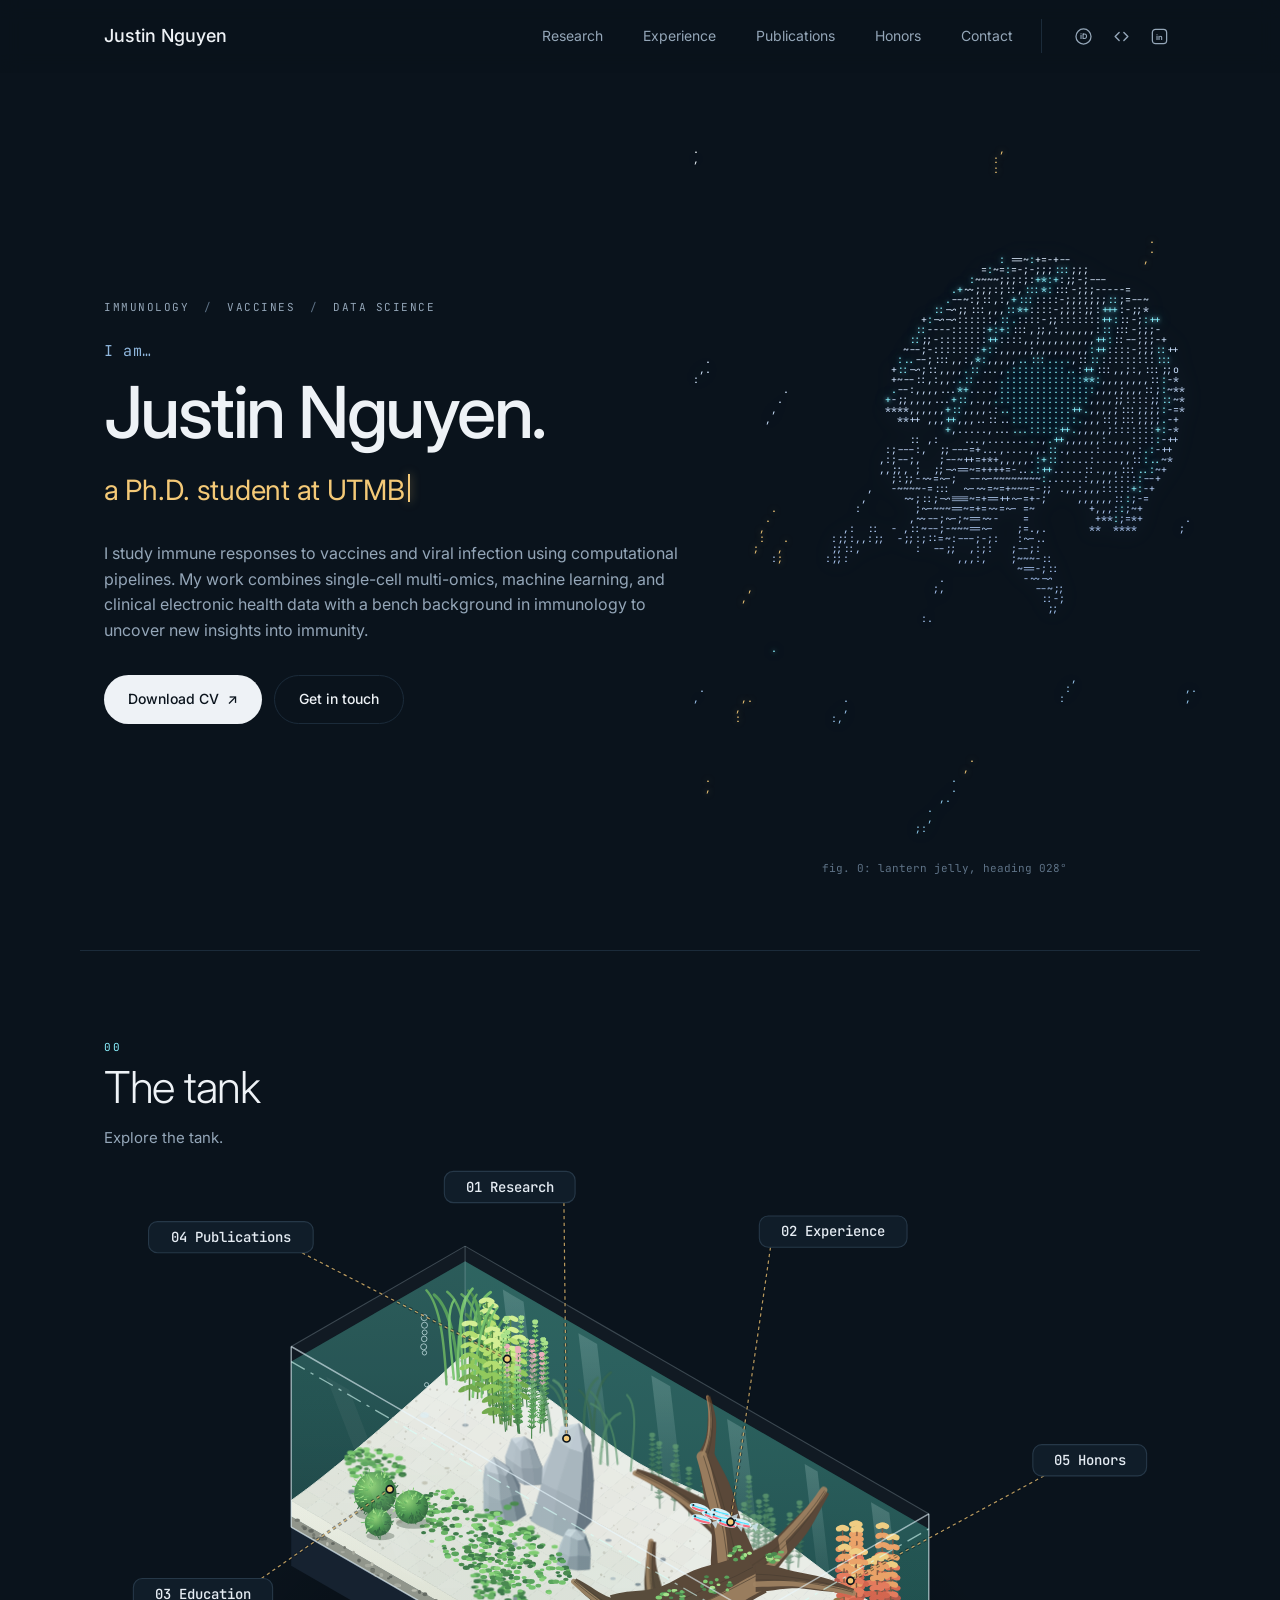
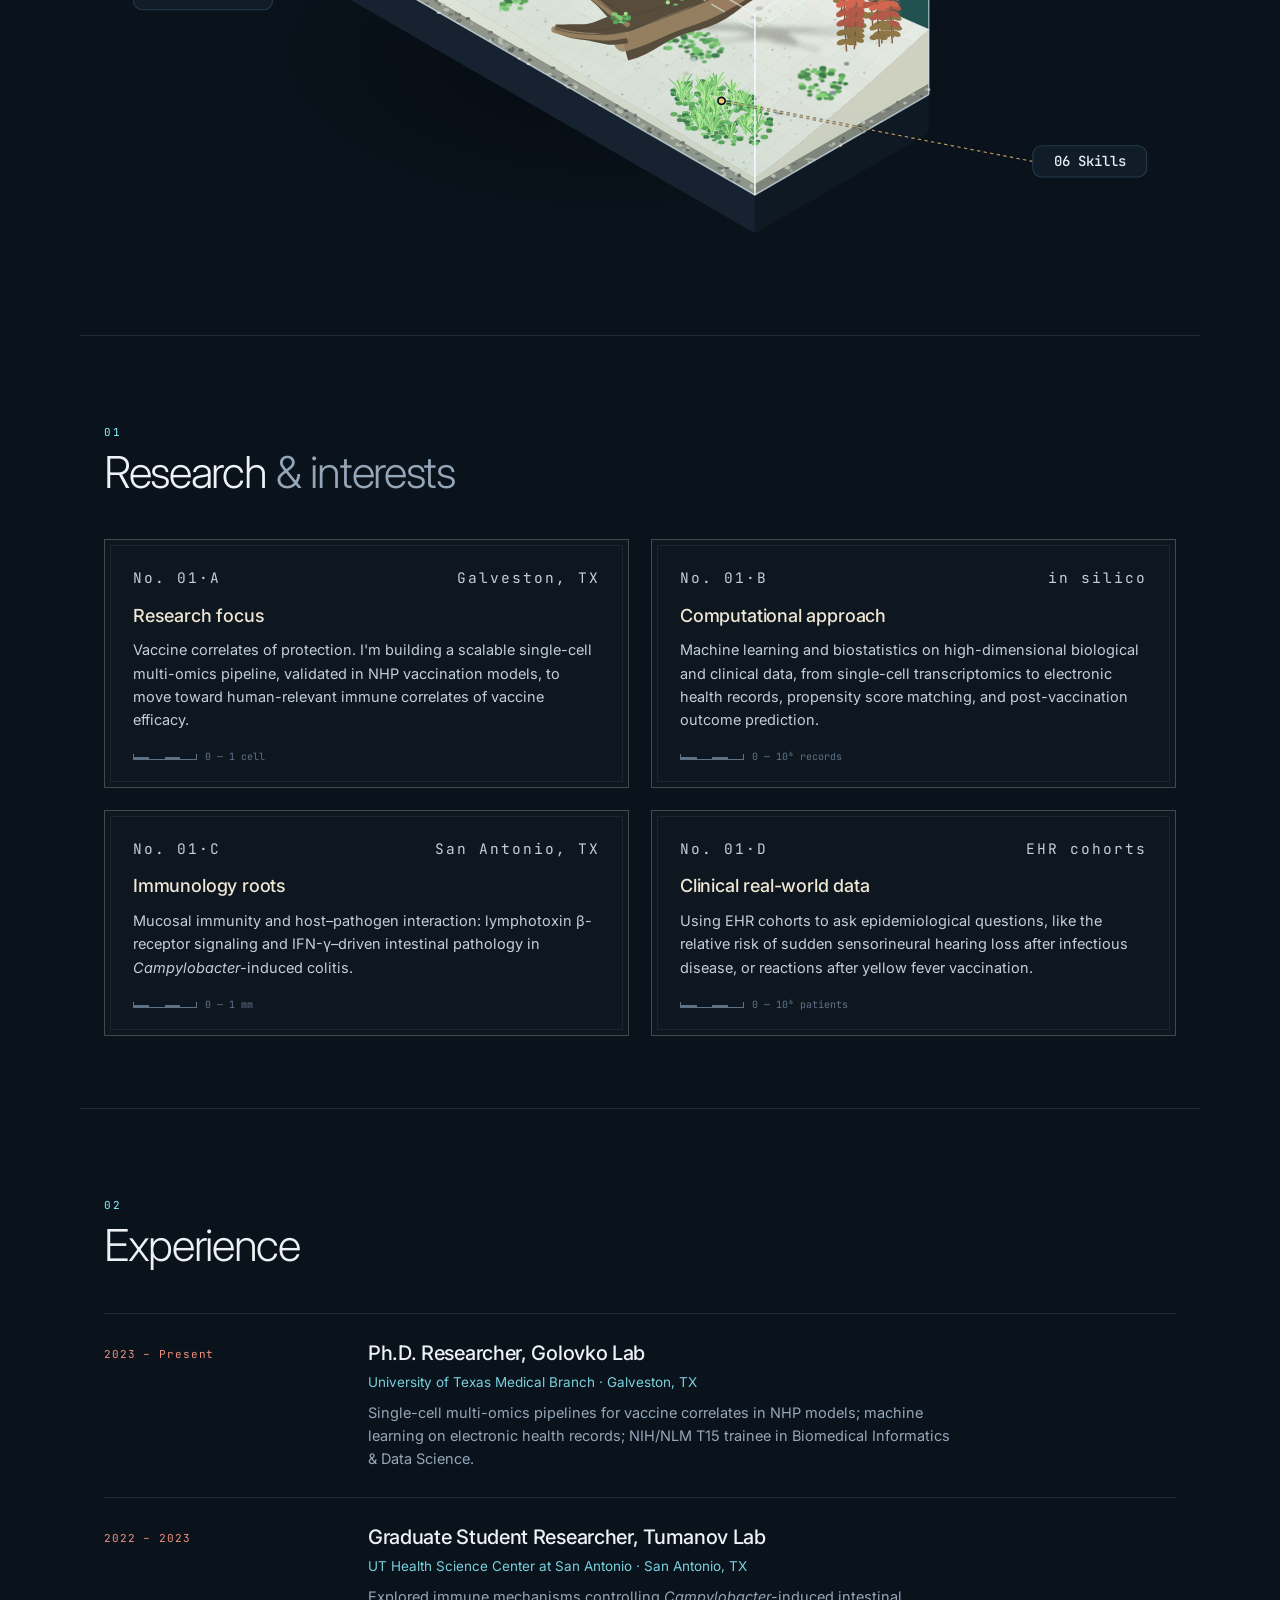
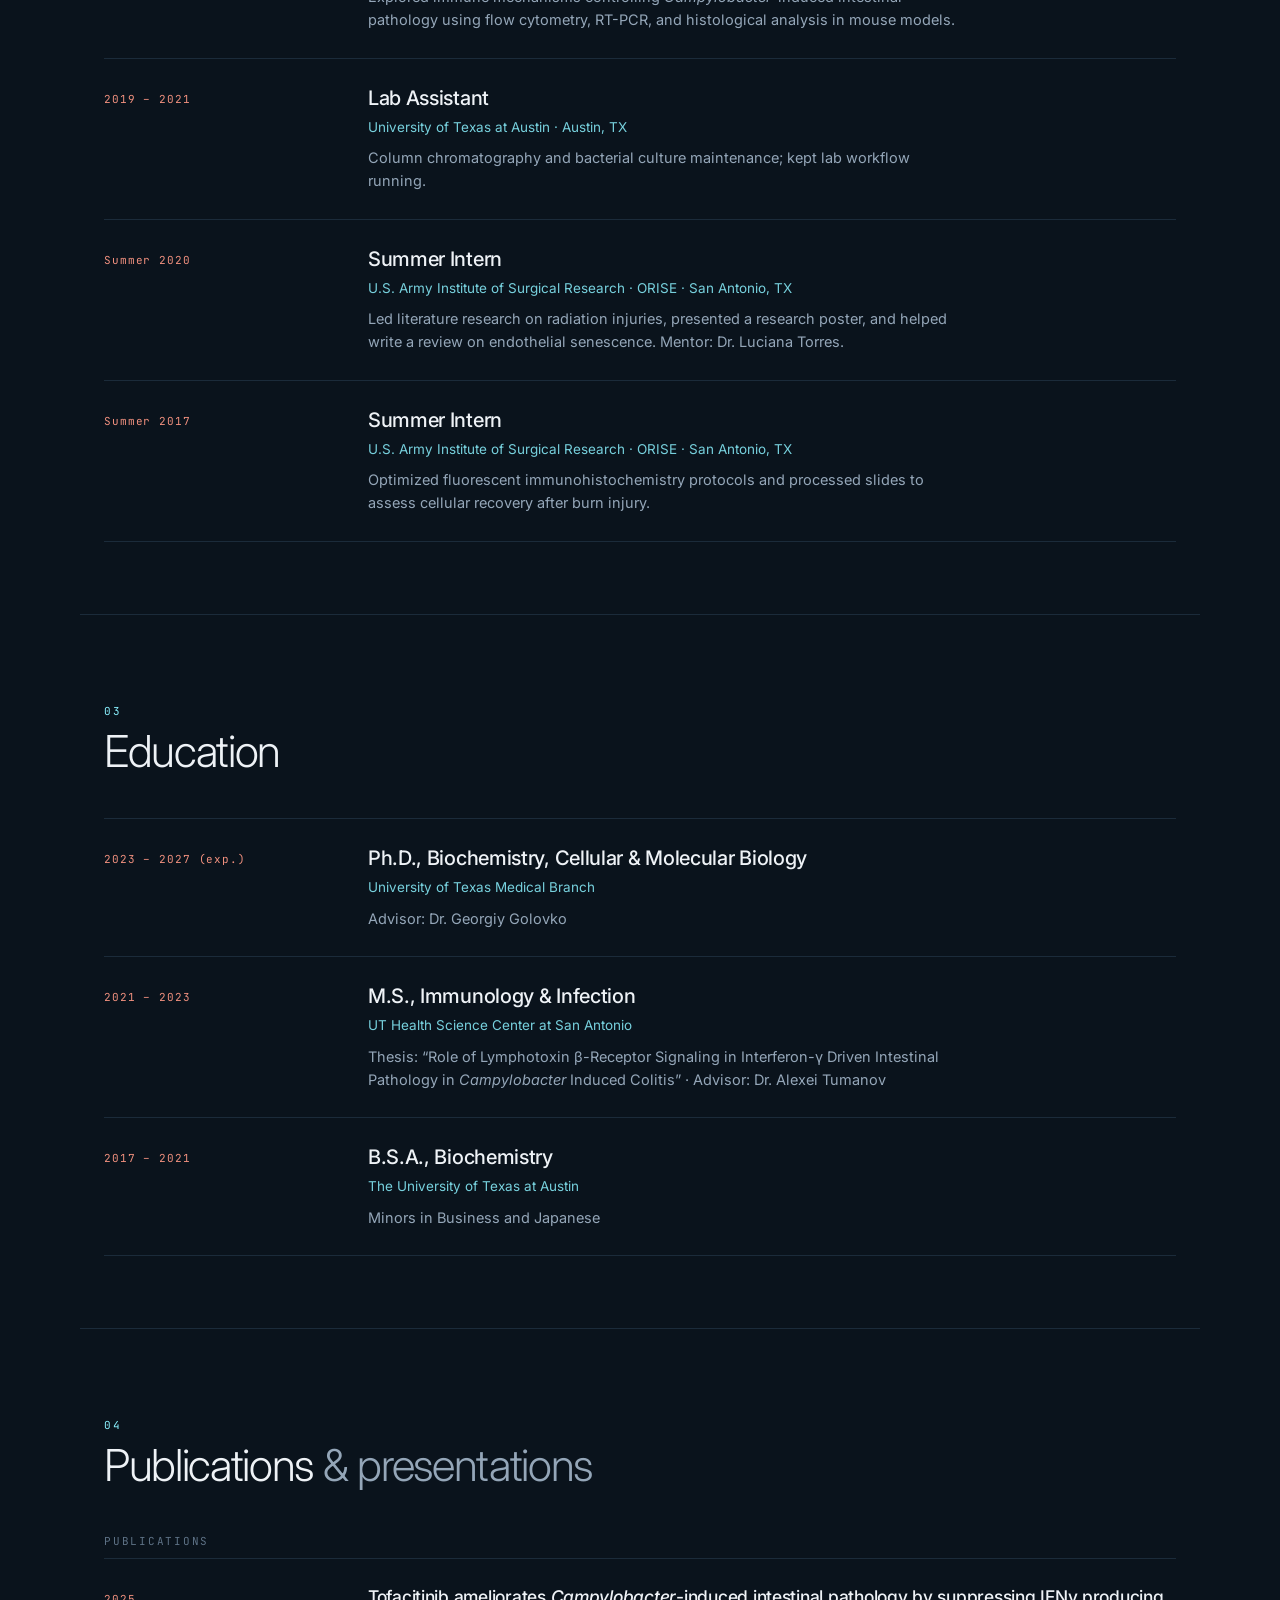
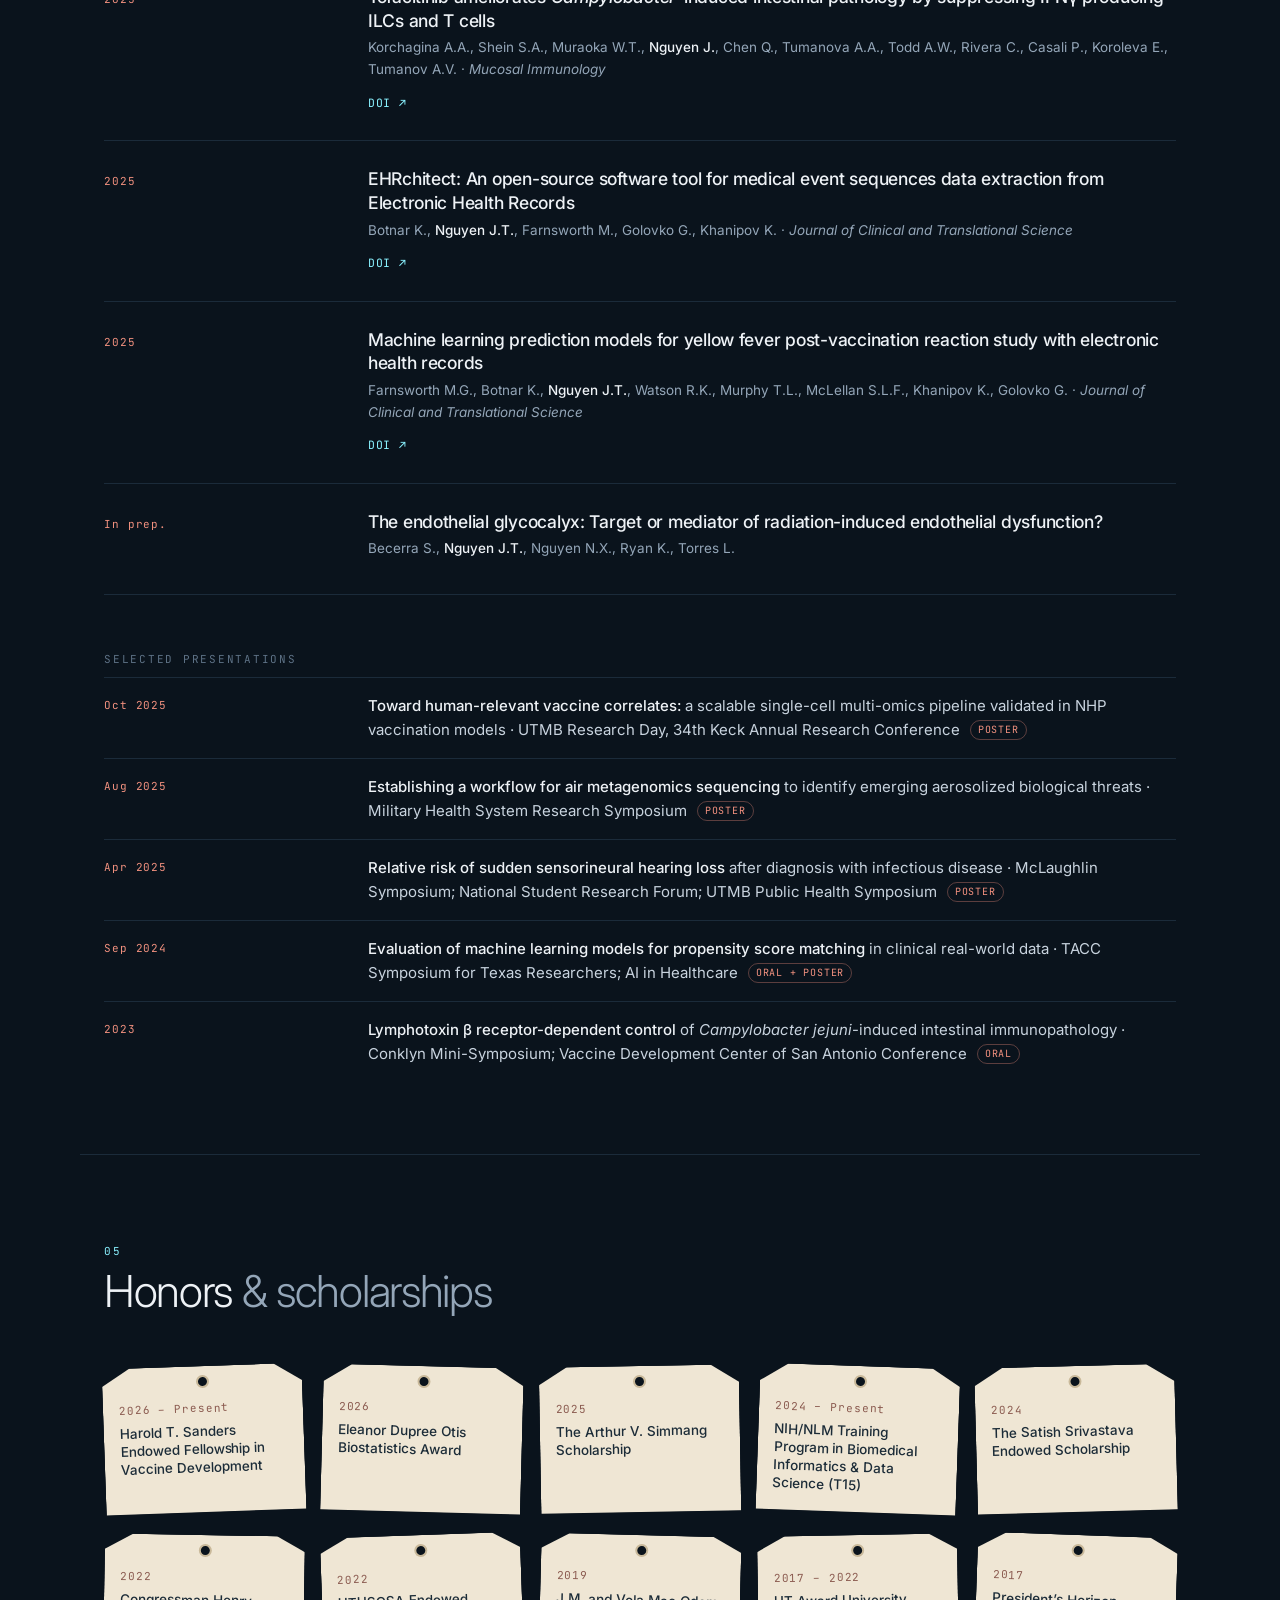
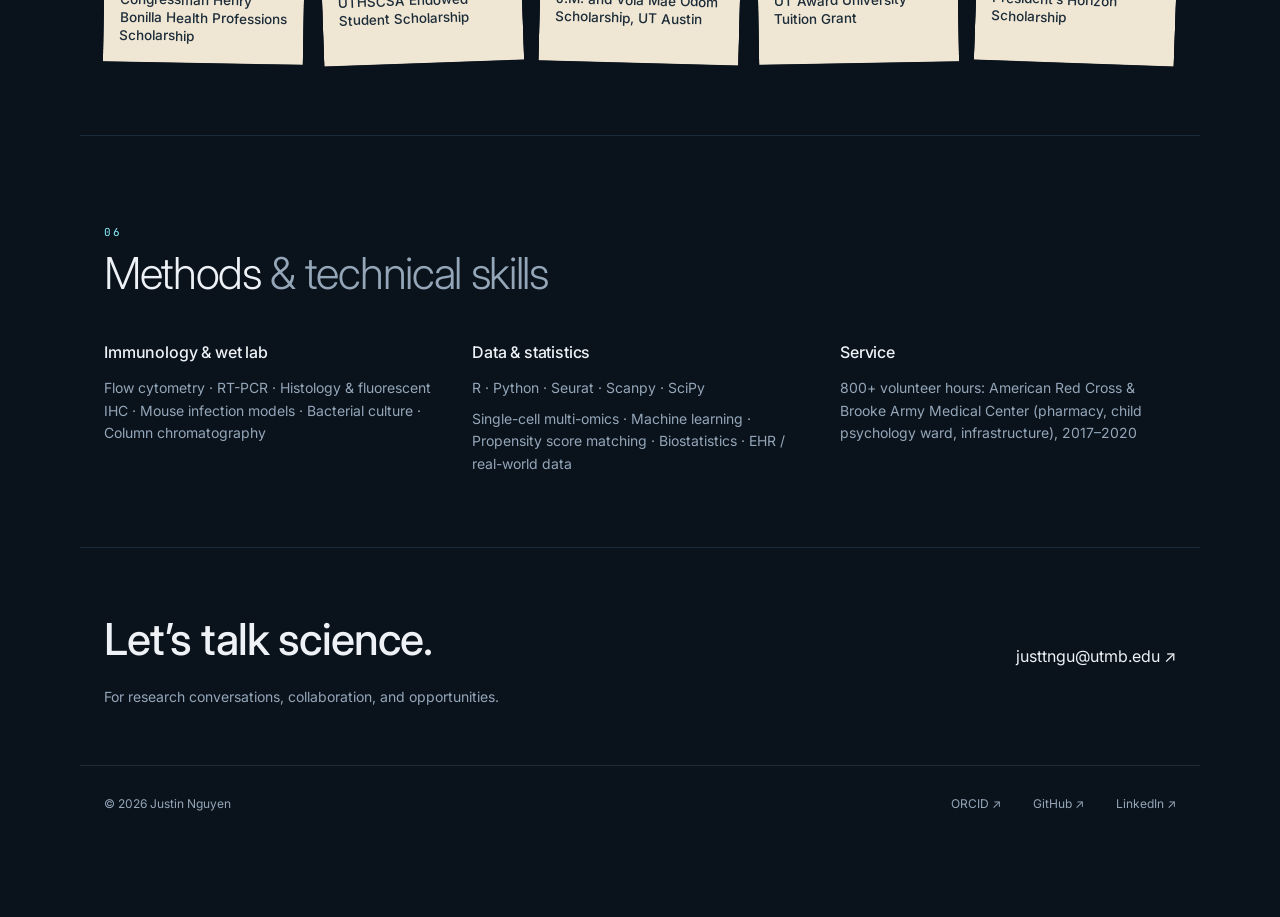
==== index.html @ 3c39f6d5 "Add tools to skills; clear finished to-dos - Data & statistics now lists R, Python, Seurat, Scanpy, " ====
<!doctype html>
<html lang="en">
<head>
  <meta charset="utf-8">
  <meta name="viewport" content="width=device-width, initial-scale=1">
  <title>Justin Nguyen | Immunology & Data Science</title>
  <meta name="description" content="Justin Nguyen, Ph.D. student at UTMB working at the intersection of immunology, vaccine research, and data science.">
  <meta name="color-scheme" content="dark">
  <link rel="preconnect" href="https://fonts.googleapis.com">
  <link rel="preconnect" href="https://fonts.gstatic.com" crossorigin>
  <link href="https://fonts.googleapis.com/css2?family=Inter:wght@300;400;500;600&family=JetBrains+Mono:wght@400;500&display=swap" rel="stylesheet">
  <link rel="stylesheet" href="assets/css/style.css?v=25">
</head>
<body>
  <header class="site-header">
    <div class="wrap header-inner">
      <a class="brand" href="#top">Justin Nguyen</a>
      <nav class="nav" aria-label="Primary">
        <a href="#research">Research</a>
        <a href="#experience">Experience</a>
        <a href="#publications">Publications</a>
        <a href="#honors">Honors</a>
        <a href="#contact">Contact</a>
      </nav>
      <nav class="profiles" aria-label="Profiles">
        <a href="https://orcid.org/0009-0009-0448-7016" target="_blank" rel="noopener" aria-label="ORCID" title="ORCID">
          <svg viewBox="0 0 24 24" aria-hidden="true"><circle cx="12" cy="12" r="9.5" fill="none" stroke="currentColor" stroke-width="1.6"/><text x="12" y="15.6" text-anchor="middle" font-size="9.5" font-weight="700" font-family="Inter, sans-serif" fill="currentColor">iD</text></svg>
        </a>
        <a href="https://github.com/justwhen" target="_blank" rel="noopener" aria-label="GitHub" title="GitHub">
          <svg viewBox="0 0 24 24" aria-hidden="true"><path d="M9 7 4 12l5 5M15 7l5 5-5 5" fill="none" stroke="currentColor" stroke-width="1.8" stroke-linecap="round" stroke-linejoin="round"/></svg>
        </a>
        <a href="https://www.linkedin.com/in/justin-nguyen-982030175/" target="_blank" rel="noopener" aria-label="LinkedIn" title="LinkedIn">
          <svg viewBox="0 0 24 24" aria-hidden="true"><rect x="3" y="3" width="18" height="18" rx="4" fill="none" stroke="currentColor" stroke-width="1.6"/><text x="12" y="16.2" text-anchor="middle" font-size="9.5" font-weight="700" font-family="Inter, sans-serif" fill="currentColor">in</text></svg>
        </a>
      </nav>
    </div>
  </header>

  <main id="top">
    <!-- ───────────────────────── HERO ───────────────────────── -->
    <section class="hero wrap">
      <div class="hero-text">
        <p class="eyebrow">Immunology <span>/</span> Vaccines <span>/</span> Data science</p>
        <h1><span class="iam" aria-hidden="true">I am…</span>Justin Nguyen.</h1>
        <!-- role phrases cycle via assets/js/typewriter.js (edit the list there) -->
        <p class="roles">
          <span class="sr-only">Immunologist, Ph.D. student at UTMB, vaccine researcher, NIH/NLM trainee.</span>
          <span class="typed" id="typed" aria-hidden="true">an immunologist</span><span class="caret" aria-hidden="true"></span>
        </p>
        <p class="lede">
          I study immune responses to vaccines and viral infection using computational pipelines.
          My work combines single-cell multi-omics, machine learning, and clinical electronic health
          data with a bench background in immunology to uncover new insights into immunity.
        </p>
        <div class="hero-actions">
          <a class="btn" href="assets/Justin_Nguyen_CV.pdf" target="_blank" rel="noopener">Download CV <span aria-hidden="true">↗</span></a>
          <a class="btn btn-ghost" href="#contact">Get in touch</a>
        </div>
      </div>

      <figure class="hero-art" aria-hidden="true">
        <div class="ascii-stack">
          <pre id="jelly-body" class="ascii ascii-body"></pre>
          <pre id="jelly-glow" class="ascii ascii-glow"></pre>
          <pre id="jelly-gold" class="ascii ascii-gold"></pre>
        </div>
        <figcaption class="ascii-caption">fig. 0: lantern jelly, heading 028°</figcaption>
      </figure>
    </section>

    <!-- ───────────────────────── THE TANK (interactive map) ───────────────────────── -->
    <section id="tank-section" class="section wrap tank-section">
      <div class="tank-intro">
        <header class="section-head"><span class="num">00</span><h2>The tank</h2></header>
        <p class="tank-lede">Explore the tank.</p>
      </div>

      <figure class="tank" aria-label="Interactive aquarium: each element links to a section of the page">
        <div id="tank"></div>
      </figure>

      <!-- legend doubles as navigation (and is the main menu on small screens) -->
      <ol class="tank-legend">
        <li><a href="#research" data-key="research"><span class="k">01</span>Research <em>the stones</em></a></li>
        <li><a href="#experience" data-key="experience"><span class="k">02</span>Experience <em>the driftwood</em></a></li>
        <li><a href="#education" data-key="education"><span class="k">03</span>Education <em>the moss balls</em></a></li>
        <li><a href="#publications" data-key="publications"><span class="k">04</span>Publications <em>the stem plants</em></a></li>
        <li><a href="#honors" data-key="honors"><span class="k">05</span>Honors <em>the red plants</em></a></li>
        <li><a href="#skills" data-key="skills"><span class="k">06</span>Skills <em>the hairgrass</em></a></li>
      </ol>
    </section>

    <!-- ───────────────────────── 01 RESEARCH ───────────────────────── -->
    <section id="research" class="section wrap">
      <header class="section-head"><span class="num">01</span><h2>Research <em>&amp; interests</em></h2></header>
      <div class="cards specimens">
        <article class="card">
          <p class="cat"><span>No. 01·A</span><span>Galveston, TX</span></p>
          <h3>Research focus</h3>
          <p>Vaccine correlates of protection. I'm building a scalable single-cell multi-omics
          pipeline, validated in NHP vaccination models, to move toward human-relevant
          immune correlates of vaccine efficacy.</p>
          <p class="scale" aria-hidden="true"><i></i>0 — 1 cell</p>
        </article>
        <article class="card">
          <p class="cat"><span>No. 01·B</span><span>in silico</span></p>
          <h3>Computational approach</h3>
          <p>Machine learning and biostatistics on high-dimensional biological and clinical data,
          from single-cell transcriptomics to electronic health records, propensity score
          matching, and post-vaccination outcome prediction.</p>
          <p class="scale" aria-hidden="true"><i></i>0 — 10⁶ records</p>
        </article>
        <article class="card">
          <p class="cat"><span>No. 01·C</span><span>San Antonio, TX</span></p>
          <h3>Immunology roots</h3>
          <p>Mucosal immunity and host–pathogen interaction: lymphotoxin β-receptor signaling and
          IFN-γ–driven intestinal pathology in <em>Campylobacter</em>-induced colitis.</p>
          <p class="scale" aria-hidden="true"><i></i>0 — 1 mm</p>
        </article>
        <article class="card">
          <p class="cat"><span>No. 01·D</span><span>EHR cohorts</span></p>
          <h3>Clinical real-world data</h3>
          <p>Using EHR cohorts to ask epidemiological questions, like the relative risk of
          sudden sensorineural hearing loss after infectious disease, or reactions after
          yellow fever vaccination.</p>
          <p class="scale" aria-hidden="true"><i></i>0 — 10⁶ patients</p>
        </article>
      </div>
    </section>

    <!-- ───────────────────────── 02 EXPERIENCE ───────────────────────── -->
    <section id="experience" class="section wrap">
      <header class="section-head"><span class="num">02</span><h2>Experience</h2></header>
      <ol class="timeline">
        <li>
          <p class="when">2023 – Present</p>
          <div>
            <h3>Ph.D. Researcher, Golovko Lab</h3>
            <p class="where">University of Texas Medical Branch · Galveston, TX</p>
            <p class="desc">Single-cell multi-omics pipelines for vaccine correlates in NHP models; machine
            learning on electronic health records; NIH/NLM T15 trainee in Biomedical Informatics &amp; Data Science.</p>
          </div>
        </li>
        <li>
          <p class="when">2022 – 2023</p>
          <div>
            <h3>Graduate Student Researcher, Tumanov Lab</h3>
            <p class="where">UT Health Science Center at San Antonio · San Antonio, TX</p>
            <p class="desc">Explored immune mechanisms controlling <em>Campylobacter</em>-induced intestinal pathology
            using flow cytometry, RT-PCR, and histological analysis in mouse models.</p>
          </div>
        </li>
        <li>
          <p class="when">2019 – 2021</p>
          <div>
            <h3>Lab Assistant</h3>
            <p class="where">University of Texas at Austin · Austin, TX</p>
            <p class="desc">Column chromatography and bacterial culture maintenance; kept lab workflow running.</p>
          </div>
        </li>
        <li>
          <p class="when">Summer 2020</p>
          <div>
            <h3>Summer Intern</h3>
            <p class="where">U.S. Army Institute of Surgical Research · ORISE · San Antonio, TX</p>
            <p class="desc">Led literature research on radiation injuries, presented a research poster, and helped
            write a review on endothelial senescence. Mentor: Dr. Luciana Torres.</p>
          </div>
        </li>
        <li>
          <p class="when">Summer 2017</p>
          <div>
            <h3>Summer Intern</h3>
            <p class="where">U.S. Army Institute of Surgical Research · ORISE · San Antonio, TX</p>
            <p class="desc">Optimized fluorescent immunohistochemistry protocols and processed slides to assess
            cellular recovery after burn injury.</p>
          </div>
        </li>
      </ol>
    </section>

    <!-- ───────────────────────── 03 EDUCATION ───────────────────────── -->
    <section id="education" class="section wrap">
      <header class="section-head"><span class="num">03</span><h2>Education</h2></header>
      <ol class="timeline">
        <li>
          <p class="when">2023 – 2027 (exp.)</p>
          <div>
            <h3>Ph.D., Biochemistry, Cellular &amp; Molecular Biology</h3>
            <p class="where">University of Texas Medical Branch</p>
            <p class="desc">Advisor: Dr. Georgiy Golovko</p>
          </div>
        </li>
        <li>
          <p class="when">2021 – 2023</p>
          <div>
            <h3>M.S., Immunology &amp; Infection</h3>
            <p class="where">UT Health Science Center at San Antonio</p>
            <p class="desc">Thesis: “Role of Lymphotoxin β-Receptor Signaling in Interferon-γ Driven Intestinal
            Pathology in <em>Campylobacter</em> Induced Colitis” · Advisor: Dr. Alexei Tumanov</p>
          </div>
        </li>
        <li>
          <p class="when">2017 – 2021</p>
          <div>
            <h3>B.S.A., Biochemistry</h3>
            <p class="where">The University of Texas at Austin</p>
            <p class="desc">Minors in Business and Japanese</p>
          </div>
        </li>
      </ol>
    </section>

    <!-- ───────────────────────── 04 PUBLICATIONS ───────────────────────── -->
    <section id="publications" class="section wrap">
      <header class="section-head"><span class="num">04</span><h2>Publications <em>&amp; presentations</em></h2></header>

      <h3 class="subhead">Publications</h3>
      <ol class="timeline pubs">
        <li>
          <p class="when">2025</p>
          <div>
            <h3>Tofacitinib ameliorates <em>Campylobacter</em>-induced intestinal pathology by suppressing IFNγ producing ILCs and T cells</h3>
            <p class="where">Korchagina A.A., Shein S.A., Muraoka W.T., <strong>Nguyen J.</strong>, Chen Q., Tumanova A.A., Todd A.W., Rivera C., Casali P., Koroleva E., Tumanov A.V. · <em>Mucosal Immunology</em></p>
            <a class="link" href="https://doi.org/10.1016/j.mucimm.2025.06.010" target="_blank" rel="noopener">DOI ↗</a>
          </div>
        </li>
        <li>
          <p class="when">2025</p>
          <div>
            <h3>EHRchitect: An open-source software tool for medical event sequences data extraction from Electronic Health Records</h3>
            <p class="where">Botnar K., <strong>Nguyen J.T.</strong>, Farnsworth M., Golovko G., Khanipov K. · <em>Journal of Clinical and Translational Science</em></p>
            <a class="link" href="https://doi.org/10.1017/cts.2025.55" target="_blank" rel="noopener">DOI ↗</a>
          </div>
        </li>
        <li>
          <p class="when">2025</p>
          <div>
            <h3>Machine learning prediction models for yellow fever post-vaccination reaction study with electronic health records</h3>
            <p class="where">Farnsworth M.G., Botnar K., <strong>Nguyen J.T.</strong>, Watson R.K., Murphy T.L., McLellan S.L.F., Khanipov K., Golovko G. · <em>Journal of Clinical and Translational Science</em></p>
            <a class="link" href="https://doi.org/10.1017/cts.2026.10754" target="_blank" rel="noopener">DOI ↗</a>
          </div>
        </li>
        <li>
          <p class="when">In prep.</p>
          <div>
            <h3>The endothelial glycocalyx: Target or mediator of radiation-induced endothelial dysfunction?</h3>
            <p class="where">Becerra S., <strong>Nguyen J.T.</strong>, Nguyen N.X., Ryan K., Torres L.</p>
          </div>
        </li>
      </ol>

      <h3 class="subhead">Selected presentations</h3>
      <ul class="talks">
        <li><span class="when">Oct 2025</span><span><strong>Toward human-relevant vaccine correlates:</strong> a scalable single-cell multi-omics pipeline validated in NHP vaccination models · UTMB Research Day, 34th Keck Annual Research Conference <span class="tag">Poster</span></span></li>
        <li><span class="when">Aug 2025</span><span><strong>Establishing a workflow for air metagenomics sequencing</strong> to identify emerging aerosolized biological threats · Military Health System Research Symposium <span class="tag">Poster</span></span></li>
        <li><span class="when">Apr 2025</span><span><strong>Relative risk of sudden sensorineural hearing loss</strong> after diagnosis with infectious disease · McLaughlin Symposium; National Student Research Forum; UTMB Public Health Symposium <span class="tag">Poster</span></span></li>
        <li><span class="when">Sep 2024</span><span><strong>Evaluation of machine learning models for propensity score matching</strong> in clinical real-world data · TACC Symposium for Texas Researchers; AI in Healthcare <span class="tag">Oral + Poster</span></span></li>
        <li><span class="when">2023</span><span><strong>Lymphotoxin β receptor-dependent control</strong> of <em>Campylobacter jejuni</em>-induced intestinal immunopathology · Conklyn Mini-Symposium; Vaccine Development Center of San Antonio Conference <span class="tag">Oral</span></span></li>
      </ul>
    </section>

    <!-- ───────────────────────── 05 HONORS ───────────────────────── -->
    <section id="honors" class="section wrap">
      <header class="section-head"><span class="num">05</span><h2>Honors <em>&amp; scholarships</em></h2></header>
      <ul class="spec-tags">
        <li class="spec-tag" style="--r:-2deg"><span class="when">2026 – Present</span><span>Harold T. Sanders Endowed Fellowship in Vaccine Development</span></li>
        <li class="spec-tag" style="--r:1.5deg"><span class="when">2026</span><span>Eleanor Dupree Otis Biostatistics Award</span></li>
        <li class="spec-tag" style="--r:-1deg"><span class="when">2025</span><span>The Arthur V. Simmang Scholarship</span></li>
        <li class="spec-tag" style="--r:2deg"><span class="when">2024 – Present</span><span>NIH/NLM Training Program in Biomedical Informatics &amp; Data Science (T15)</span></li>
        <li class="spec-tag" style="--r:-1.5deg"><span class="when">2024</span><span>The Satish Srivastava Endowed Scholarship</span></li>
        <li class="spec-tag" style="--r:1deg"><span class="when">2022</span><span>Congressman Henry Bonilla Health Professions Scholarship</span></li>
        <li class="spec-tag" style="--r:-2deg"><span class="when">2022</span><span>UTHSCSA Endowed Student Scholarship</span></li>
        <li class="spec-tag" style="--r:1.5deg"><span class="when">2019</span><span>J.M. and Vola Mae Odom Scholarship, UT Austin</span></li>
        <li class="spec-tag" style="--r:-1deg"><span class="when">2017 – 2022</span><span>UT Award University Tuition Grant</span></li>
        <li class="spec-tag" style="--r:2deg"><span class="when">2017</span><span>President’s Horizon Scholarship</span></li>
      </ul>
    </section>

    <!-- ───────────────────────── 06 SKILLS ───────────────────────── -->
    <section id="skills" class="section wrap">
      <header class="section-head"><span class="num">06</span><h2>Methods <em>&amp; technical skills</em></h2></header>
      <div class="skills">
        <div>
          <h3>Immunology &amp; wet lab</h3>
          <p>Flow cytometry · RT-PCR · Histology &amp; fluorescent IHC · Mouse infection models · Bacterial culture · Column chromatography</p>
        </div>
        <div>
          <h3>Data &amp; statistics</h3>
          <p>R · Python · Seurat · Scanpy · SciPy</p>
          <p>Single-cell multi-omics · Machine learning · Propensity score matching · Biostatistics · EHR / real-world data</p>
        </div>
        <div>
          <h3>Service</h3>
          <p>800+ volunteer hours: American Red Cross &amp; Brooke Army Medical Center (pharmacy, child psychology ward, infrastructure), 2017–2020</p>
        </div>
      </div>
    </section>

    <!-- ───────────────────────── CONTACT ───────────────────────── -->
    <section id="contact" class="contact wrap">
      <div>
        <h2>Let’s talk science.</h2>
        <p>For research conversations, collaboration, and opportunities.</p>
      </div>
      <a class="email" href="mailto:justtngu@utmb.edu">justtngu@utmb.edu <span aria-hidden="true">↗</span></a>
    </section>
  </main>

  <footer class="site-footer wrap">
    <p>© <span id="year">2026</span> Justin Nguyen</p>
    <nav class="social" aria-label="Profiles">
      <a href="https://orcid.org/0009-0009-0448-7016" target="_blank" rel="noopener">ORCID ↗</a>
      <a href="https://github.com/justwhen" target="_blank" rel="noopener">GitHub ↗</a>
      <a href="https://www.linkedin.com/in/justin-nguyen-982030175/" target="_blank" rel="noopener">LinkedIn ↗</a>
    </nav>
  </footer>

  <!-- floating back-to-top bubble -->
  <button id="to-top" class="to-top" type="button" aria-label="Back to top" title="Back to top">
    <span class="bubbles" aria-hidden="true"></span>
    <svg viewBox="0 0 24 24" aria-hidden="true"><path d="M12 18V6M6.5 11.5 12 6l5.5 5.5" fill="none" stroke="currentColor" stroke-width="1.8" stroke-linecap="round" stroke-linejoin="round"/></svg>
  </button>

  <script src="assets/js/jellyfish.js?v=25"></script>
  <script src="assets/js/typewriter.js?v=25"></script>
  <script src="assets/js/aquarium.js?v=7"></script>
  <script src="assets/js/totop.js?v=1"></script>
  <script>document.getElementById('year').textContent = new Date().getFullYear();</script>
</body>
</html>
---- assets/css/style.css ----
:root {
  /* night sky + lantern light */
  --bg: #0a131c;          /* deep night navy */
  --bg-raised: #101d29;
  --line: #1b2b3a;
  --text: #eef2f6;        /* starlight */
  --muted: #94a6b8;
  --faint: #5e7286;
  --accent: #f4c977;      /* warm beam gold */
  --accent-2: #8fb6dc;    /* night-sky blue */
  --glow: #ffe7b0;
  --sans: "Inter", system-ui, -apple-system, "Segoe UI", sans-serif;
  --mono: "JetBrains Mono", ui-monospace, "Cascadia Mono", Consolas, monospace;
  --maxw: 1120px;
}

*, *::before, *::after { box-sizing: border-box; }
html { scroll-behavior: smooth; scroll-padding-top: 80px; }
body {
  margin: 0;
  background: var(--bg);
  color: var(--text);
  font-family: var(--sans);
  font-size: 16px;
  line-height: 1.6;
  -webkit-font-smoothing: antialiased;
}
a { color: inherit; text-decoration: none; }
a:hover { color: var(--accent); }
em { font-style: italic; }
h1, h2, h3 { font-weight: 500; margin: 0; letter-spacing: -0.01em; }

.wrap { max-width: var(--maxw); margin: 0 auto; padding: 0 24px; }

/* ── header ── */
.site-header {
  position: sticky; top: 0; z-index: 10;
  background: color-mix(in srgb, var(--bg) 82%, transparent);
  -webkit-backdrop-filter: blur(10px);
  backdrop-filter: blur(10px);
  border-bottom: 1px solid transparent;
}
.header-inner { display: flex; align-items: center; justify-content: space-between; height: 72px; }
.brand { font-size: 18px; font-weight: 500; }
.nav { display: flex; gap: 40px; font-size: 14px; color: var(--muted); margin-left: auto; }
/* profile icons (Scholar, ORCID, GitHub, LinkedIn) at the right of the top bar */
.profiles { display: flex; align-items: center; gap: 4px; margin-left: 28px; padding-left: 24px; border-left: 1px solid var(--line); }
.profiles a { display: grid; place-items: center; width: 34px; height: 34px; border-radius: 8px; color: var(--muted); transition: color .15s ease, background .15s ease; }
.profiles a:hover, .profiles a:focus-visible { color: var(--accent); background: var(--bg-raised); }
.profiles svg { width: 19px; height: 19px; }

/* ── hero ── */
.hero {
  display: grid;
  grid-template-columns: minmax(0, 1.25fr) minmax(0, 1fr);
  gap: 32px;
  align-items: center;
  padding-top: 72px;
  padding-bottom: 72px;
  border-bottom: 1px solid var(--line);
}
.eyebrow {
  font-family: var(--mono);
  font-size: 11px; letter-spacing: 0.14em; text-transform: uppercase;
  color: var(--muted); margin: 0 0 28px;
}
.eyebrow span { color: var(--faint); margin: 0 6px; }
.hero h1 {
  font-size: clamp(40px, 5.6vw, 72px);
  line-height: 1.06;
  letter-spacing: -0.035em;
}
.iam {
  display: block;
  font-family: var(--mono); font-size: 15px; letter-spacing: 0.04em;
  color: var(--accent-2); margin-bottom: 14px; font-weight: 400;
}
.roles {
  margin: 18px 0 28px;
  font-size: clamp(20px, 2.3vw, 28px); font-weight: 400; letter-spacing: -0.01em;
  color: var(--accent);
  min-height: 1.4em;
}
.typed.flash { animation: flash-in .35s ease-out; }
.glyph { display: inline-block; text-align: center; white-space: pre; }
.glyph.ascii-bit {
  font-family: var(--mono); font-size: 0.8em;
  color: #c9c4ff;
  text-shadow: 0 0 6px rgba(138, 242, 255, 0.8);
}
@keyframes flash-in {
  0%   { opacity: 0; filter: blur(4px); text-shadow: 0 0 18px rgba(244,201,119,.9); }
  100% { opacity: 1; filter: blur(0);   text-shadow: 0 0 0 transparent; }
}
.caret {
  display: inline-block; width: 2px; height: 1em; margin-left: 3px;
  background: var(--accent); vertical-align: -0.06em;
  box-shadow: 0 0 10px rgba(244,201,119,.6);
  animation: blink 1s steps(1) infinite;
}
@keyframes blink { 50% { opacity: 0; } }
.sr-only {
  position: absolute; width: 1px; height: 1px; padding: 0; margin: -1px;
  overflow: hidden; clip: rect(0 0 0 0); white-space: nowrap; border: 0;
}
.byline { margin: 36px 0 12px; font-size: 17px; }
.byline .dot { color: var(--faint); margin: 0 6px; }
.lede { color: var(--muted); max-width: 58ch; margin: 0; }
.hero-actions { display: flex; gap: 12px; margin-top: 32px; flex-wrap: wrap; }
.btn {
  display: inline-flex; align-items: center; gap: 8px;
  background: var(--text); color: var(--bg);
  font-size: 14px; font-weight: 500;
  padding: 12px 24px; border-radius: 999px;
  transition: transform .15s ease, background .15s ease;
}
.btn:hover { color: var(--bg); background: var(--accent); transform: translateY(-1px); box-shadow: 0 0 24px rgba(244,201,119,.35); }
.btn-ghost { background: transparent; color: var(--text); border: 1px solid var(--line); }
.btn-ghost:hover { background: var(--bg-raised); color: var(--text); }

/* ── ascii jellyfish ── */
.hero-art { margin: 0; display: flex; flex-direction: column; align-items: center; }
/* two stacked layers: translucent body + glowing rib lines */
.ascii-stack { display: grid; }
.ascii-stack > pre { grid-area: 1 / 1; }
.ascii {
  margin: 0;
  font-family: var(--mono);
  font-size: clamp(6px, 0.78vw, 10px);
  line-height: 1.0;
  letter-spacing: 0;
  white-space: pre;
  user-select: none;
}
.ascii-body {
  background: linear-gradient(170deg, #f4fbff 0%, #d2e6ff 32%, #a9c6f5 62%, #86cfee 100%);   /* ice blue, no lavender */
  -webkit-background-clip: text;
  background-clip: text;
  color: transparent;
  filter: drop-shadow(0 0 10px rgba(150, 200, 255, 0.26));
}
.ascii-gold {
  color: var(--accent);
  text-shadow: 0 0 6px rgba(244, 201, 119, 0.55);
}
.ascii-glow {
  --ga: 0.6;                 /* glow strength, driven per frame by jellyfish.js so the light pulses */
  color: #8af2ff;
  text-shadow:
    0 0 calc(3px + 3px * var(--ga)) rgba(138, 242, 255, calc(0.55 + 0.45 * var(--ga))),
    0 0 calc(6px + 12px * var(--ga)) rgba(90, 220, 255, calc(0.25 + 0.55 * var(--ga)));
}
.ascii-caption {
  margin-top: 16px;
  font-family: var(--mono); font-size: 11px; color: var(--faint);
}

/* ── sections ── */
:root { --coral: #f2917f; --cream: #efe6d4; --cyan: #8af2ff; }
.section { padding-top: 88px; padding-bottom: 72px; border-bottom: 1px solid var(--line); }
.section-head { display: flex; flex-direction: column; gap: 8px; margin-bottom: 44px; }
.num { font-family: var(--mono); font-size: 11px; letter-spacing: 0.22em; color: var(--cyan); }
.section-head h2 { font-size: clamp(30px, 4vw, 44px); font-weight: 300; letter-spacing: -0.03em; line-height: 1.05; }
.section-head h2 em { font-style: normal; color: var(--muted); }
.subhead {
  font-family: var(--mono); font-size: 11px; letter-spacing: 0.16em; text-transform: uppercase;
  color: var(--faint); font-weight: 400; margin: 8px 0 8px;
}
.subhead + * { margin-top: 0; }
.section .subhead:not(:first-of-type) { margin-top: 56px; }

/* specimen cards (Research): double hairline frame, catalogue number, scale bar */
.cards { display: grid; grid-template-columns: repeat(2, minmax(0, 1fr)); gap: 22px; }
.specimens .card { position: relative; padding: 26px 28px 22px; border: 1px solid rgba(239, 230, 212, 0.24); background: rgba(239, 230, 212, 0.015); transition: border-color .25s; }
.specimens .card::before { content: ""; position: absolute; inset: 5px; border: 1px solid rgba(239, 230, 212, 0.07); pointer-events: none; }
.specimens .card:hover { border-color: rgba(239, 230, 212, 0.45); }
.cat { display: flex; justify-content: space-between; gap: 12px; margin: 0; font-family: var(--mono); font-size: 10.5px; letter-spacing: 0.14em; color: var(--coral); }
.specimens .card h3 { font-size: 18px; font-weight: 500; color: var(--cream); margin: 12px 0 8px; letter-spacing: -0.01em; }
.specimens .card p { margin: 0; color: #c3cfd8; font-size: 14.5px; }
.specimens .card p.scale { display: flex; align-items: center; gap: 8px; margin-top: 18px; font-family: var(--mono); font-size: 10px; color: var(--faint); }
.scale i { width: 64px; height: 6px; border: 1px solid var(--faint); border-top: 0;
  background: linear-gradient(90deg, var(--faint) 0 25%, transparent 25% 50%, var(--faint) 50% 75%, transparent 75%) bottom / 100% 2px no-repeat; }

/* timeline rows */
.timeline { list-style: none; margin: 0; padding: 0; }
.timeline > li {
  display: grid; grid-template-columns: 22% 1fr; gap: 28px;
  padding: 26px 0; border-top: 1px solid var(--line);
}
.timeline > li:last-child { border-bottom: 1px solid var(--line); }
.when { font-family: var(--mono); font-size: 11px; letter-spacing: 0.08em; color: var(--coral); margin: 6px 0 0; font-variant-numeric: tabular-nums; }
.timeline h3 { font-size: 20px; font-weight: 500; letter-spacing: -0.015em; line-height: 1.35; }
.where { font-size: 13.5px; color: var(--cyan); opacity: .85; margin: 5px 0 8px; }
.desc { font-size: 14.5px; color: var(--muted); margin: 0; max-width: 66ch; }
.pubs h3 { font-size: 17.5px; }
.pubs .where { color: var(--muted); opacity: 1; }
.pubs .where strong { color: var(--text); font-weight: 500; }
.link { font-family: var(--mono); font-size: 11.5px; letter-spacing: 0.06em; color: var(--cyan); }
.link:hover { text-decoration: underline; }

.talks { list-style: none; margin: 0; padding: 0; }
.talks li {
  display: grid; grid-template-columns: 22% 1fr; gap: 28px;
  padding: 16px 0; border-top: 1px solid var(--line);
  font-size: 15px; color: #c8d3de;
}
.talks .when { margin: 3px 0 0; }
.talks strong { color: var(--text); font-weight: 500; }
.tag {
  display: inline-block; margin-left: 6px;
  font-family: var(--mono); font-size: 10px; letter-spacing: 0.08em; text-transform: uppercase;
  color: var(--coral); border: 1px solid rgba(242, 145, 127, 0.35);
  padding: 1px 7px; border-radius: 999px; vertical-align: 2px;
}

/* cream specimen tags (Honors) */
.spec-tags { list-style: none; margin: 0; padding: 8px 0 0; display: grid; grid-template-columns: repeat(auto-fill, minmax(190px, 1fr)); gap: 22px 18px; }
.spec-tag { position: relative; padding: 34px 16px 18px; background: var(--cream); color: #1c2c38;
  clip-path: polygon(14% 0, 86% 0, 100% 12%, 100% 100%, 0 100%, 0 12%);
  transform: rotate(var(--r, 0deg)); transition: transform .3s ease; }
.spec-tag:hover { transform: rotate(0) translateY(-3px); }
.spec-tag::before { content: ""; position: absolute; top: 11px; left: 50%; width: 9px; height: 9px; margin-left: -4.5px; border-radius: 50%; background: var(--bg); box-shadow: 0 0 0 2px #c9b99a; }
.spec-tag .when { display: block; margin: 0 0 4px; color: #8a5a4f; }
.spec-tag span:last-child { display: block; font-size: 13.5px; font-weight: 500; line-height: 1.35; }

.skills { display: grid; grid-template-columns: repeat(3, minmax(0, 1fr)); gap: 32px; }
.skills h3 { font-size: 16px; margin-bottom: 12px; }
.skills p { margin: 0; color: var(--muted); font-size: 14px; }
.skills p + p { margin-top: 8px; }

/* ── contact / footer ── */
.contact {
  display: flex; justify-content: space-between; align-items: center; gap: 24px; flex-wrap: wrap;
  padding-top: 56px; padding-bottom: 56px; border-bottom: 1px solid var(--line);
}
.contact h2 { font-size: clamp(32px, 4vw, 44px); letter-spacing: -0.02em; }
.contact p { color: var(--muted); font-size: 14px; margin: 12px 0 0; }
.email { font-size: 16px; }
.site-footer {
  display: flex; justify-content: space-between; align-items: center; gap: 16px; flex-wrap: wrap;
  padding-top: 28px; padding-bottom: 104px; font-size: 12px; color: var(--muted);   /* room for the back-to-top bubble */
}
.site-footer p { margin: 0; }
.social { display: flex; gap: 32px; flex-wrap: wrap; }

/* ── the tank (isometric aquarium map) ── */
.tank-section { display: block; }
.tank-intro .section-head { margin-bottom: 16px; }
.tank-lede { color: var(--muted); font-size: 15px; margin: 0 0 8px; max-width: 60ch; }
.tank { margin: 0 auto; max-width: 1040px; }
#tank svg { display: block; width: 100%; height: auto; overflow: visible; }

/* legend: only shown on small screens, where the callouts are hidden */
.tank-legend { display: none; list-style: none; margin: 20px 0 0; padding: 0; }
.tank-legend a {
  display: grid; grid-template-columns: 32px 1fr; align-items: baseline;
  padding: 7px 12px; margin: 0 -12px; border-radius: 8px;
  font-size: 15px; color: var(--text);
  transition: background .15s ease, color .15s ease;
}
.tank-legend .k { font-family: var(--mono); font-size: 11px; color: var(--faint); }
.tank-legend em { grid-column: 2; font-style: normal; color: var(--muted); font-size: 12.5px; line-height: 1.3; }
.tank-legend a.is-hot, .tank-legend a:hover { background: var(--bg-raised); color: var(--accent); }
.tank-legend a.is-hot .k { color: var(--accent); }

.aq-noev { pointer-events: none; }
.aq-hot { cursor: pointer; }
.aq-hot .aq-feat { transition: filter .2s ease; }
.aq-hot.is-hot .aq-feat { filter: brightness(1.18) drop-shadow(0 0 6px rgba(244, 201, 119, 0.7)); }
.aq-hot:focus, .aq-call:focus { outline: none; }

/* callouts outside the tank */
.aq-call { cursor: pointer; }
.aq-call .halo { stroke: rgba(8, 15, 22, 0.45); stroke-width: 3; stroke-dasharray: 3 3; }
.aq-call .lead { stroke: rgba(244, 201, 119, 0.75); stroke-width: 1.1; stroke-dasharray: 3 3; transition: stroke .15s ease; }
.aq-call circle { stroke: #0a131c; stroke-width: 1.5; }
.aq-call circle { fill: var(--accent); }
.aq-call rect { fill: #101d29; stroke: #263848; stroke-width: 1; transition: stroke .15s ease, fill .15s ease; }
.aq-call .t { fill: #e6edf4; font-family: var(--mono); font-size: 12.5px; font-weight: 500; }
.aq-call .s { fill: #8ea1b3; font-family: var(--sans); font-size: 11px; }
.aq-call.is-hot rect { stroke: var(--accent); fill: #14253a; }
.aq-call.is-hot .t { fill: var(--accent); }
.aq-call.is-hot .lead { stroke: var(--accent); }

/* brass plaques on the stand */
.aq-plaque text { fill: #4a3410; font-family: var(--mono); font-size: 11px; font-weight: 500; letter-spacing: 0.08em; }
.aq-plaque polygon { transition: filter .2s ease; }
.aq-plaque.is-hot polygon, .aq-plaque:hover polygon { filter: brightness(1.12) drop-shadow(0 0 8px rgba(244, 201, 119, 0.8)); }

.aq-sway { transform-box: fill-box; transform-origin: 50% 100%; animation: aq-sway 6s ease-in-out infinite alternate; }
@keyframes aq-sway { from { transform: rotate(-2.4deg); } to { transform: rotate(2.4deg); } }
.aq-ray { animation: aq-ray 9s ease-in-out infinite alternate; }
@keyframes aq-ray { from { opacity: .25; } to { opacity: 1; } }
.aq-ripple { animation: aq-ripple 6s linear infinite; }
@keyframes aq-ripple { to { stroke-dashoffset: -58; } }

/* ── floating back-to-top bubble ── */
.to-top {
  position: fixed; right: 24px; bottom: 24px; z-index: 30;
  width: 52px; height: 52px; border-radius: 50%; padding: 0; cursor: pointer;
  display: grid; place-items: center; color: var(--cyan);
  border: 1px solid rgba(138, 242, 255, 0.35);
  background: radial-gradient(circle at 34% 28%, rgba(255, 255, 255, 0.38), rgba(138, 242, 255, 0.14) 38%, rgba(10, 19, 28, 0.88) 74%);
  -webkit-backdrop-filter: blur(6px); backdrop-filter: blur(6px);
  box-shadow: inset 0 0 14px rgba(138, 242, 255, 0.22), 0 10px 28px rgba(0, 0, 0, 0.4);
  opacity: 0; transform: translateY(18px) scale(0.85); pointer-events: none;
  transition: opacity .35s ease, transform .35s ease, box-shadow .25s ease, color .2s ease;
}
.to-top.show { opacity: 1; transform: none; pointer-events: auto; }
.to-top:hover { transform: translateY(-3px); color: #fff; box-shadow: inset 0 0 18px rgba(138, 242, 255, 0.35), 0 0 26px rgba(138, 242, 255, 0.35), 0 12px 30px rgba(0, 0, 0, 0.45); }
.to-top:focus-visible { outline: 2px solid var(--cyan); outline-offset: 3px; }
.to-top svg { width: 22px; height: 22px; position: relative; z-index: 1; }
.to-top .bubbles { position: absolute; inset: 0; pointer-events: none; overflow: visible; }
.to-top .bubble {
  position: absolute; bottom: 72%; border-radius: 50%;
  border: 1px solid rgba(205, 250, 255, 0.75);
  background: radial-gradient(circle at 32% 30%, rgba(255, 255, 255, 0.7), rgba(138, 242, 255, 0.08) 60%);
  animation: bub-rise var(--d) ease-out forwards;
}
@keyframes bub-rise {
  0% { transform: translate(-50%, 0) scale(0.4); opacity: 0; }
  15% { opacity: 0.95; }
  100% { transform: translate(calc(-50% + var(--dx)), var(--dy)) scale(1); opacity: 0; }
}

/* ── responsive ── */
@media (max-width: 900px) {
  .nav { gap: 20px; }
  .hero { grid-template-columns: 1fr; padding-top: 40px; }
  .hero-art { order: -1; }
  .ascii { font-size: clamp(5px, 1.55vw, 9px); }
  .cards, .skills { grid-template-columns: 1fr; }
}
@media (max-width: 640px) {
  .wrap { padding: 0 16px; }
  .nav { display: none; }
  .profiles { margin-left: auto; padding-left: 0; border-left: 0; gap: 0; }
  .to-top { right: 16px; bottom: 16px; width: 46px; height: 46px; }
  .timeline > li, .talks li { grid-template-columns: 1fr; gap: 6px; }
  .spec-tags { grid-template-columns: 1fr 1fr; gap: 16px 12px; }
  .aq-call { display: none; }         /* callouts are too small on phones; the legend below is the menu */
  .tank-legend { display: block; }
  .section-head { gap: 20px; }
  .social { gap: 18px; }
}
@media (prefers-reduced-motion: reduce) {
  html { scroll-behavior: auto; }
  .caret { animation: none; }
  .aq-sway, .aq-ray, .aq-ripple { animation: none; }
}
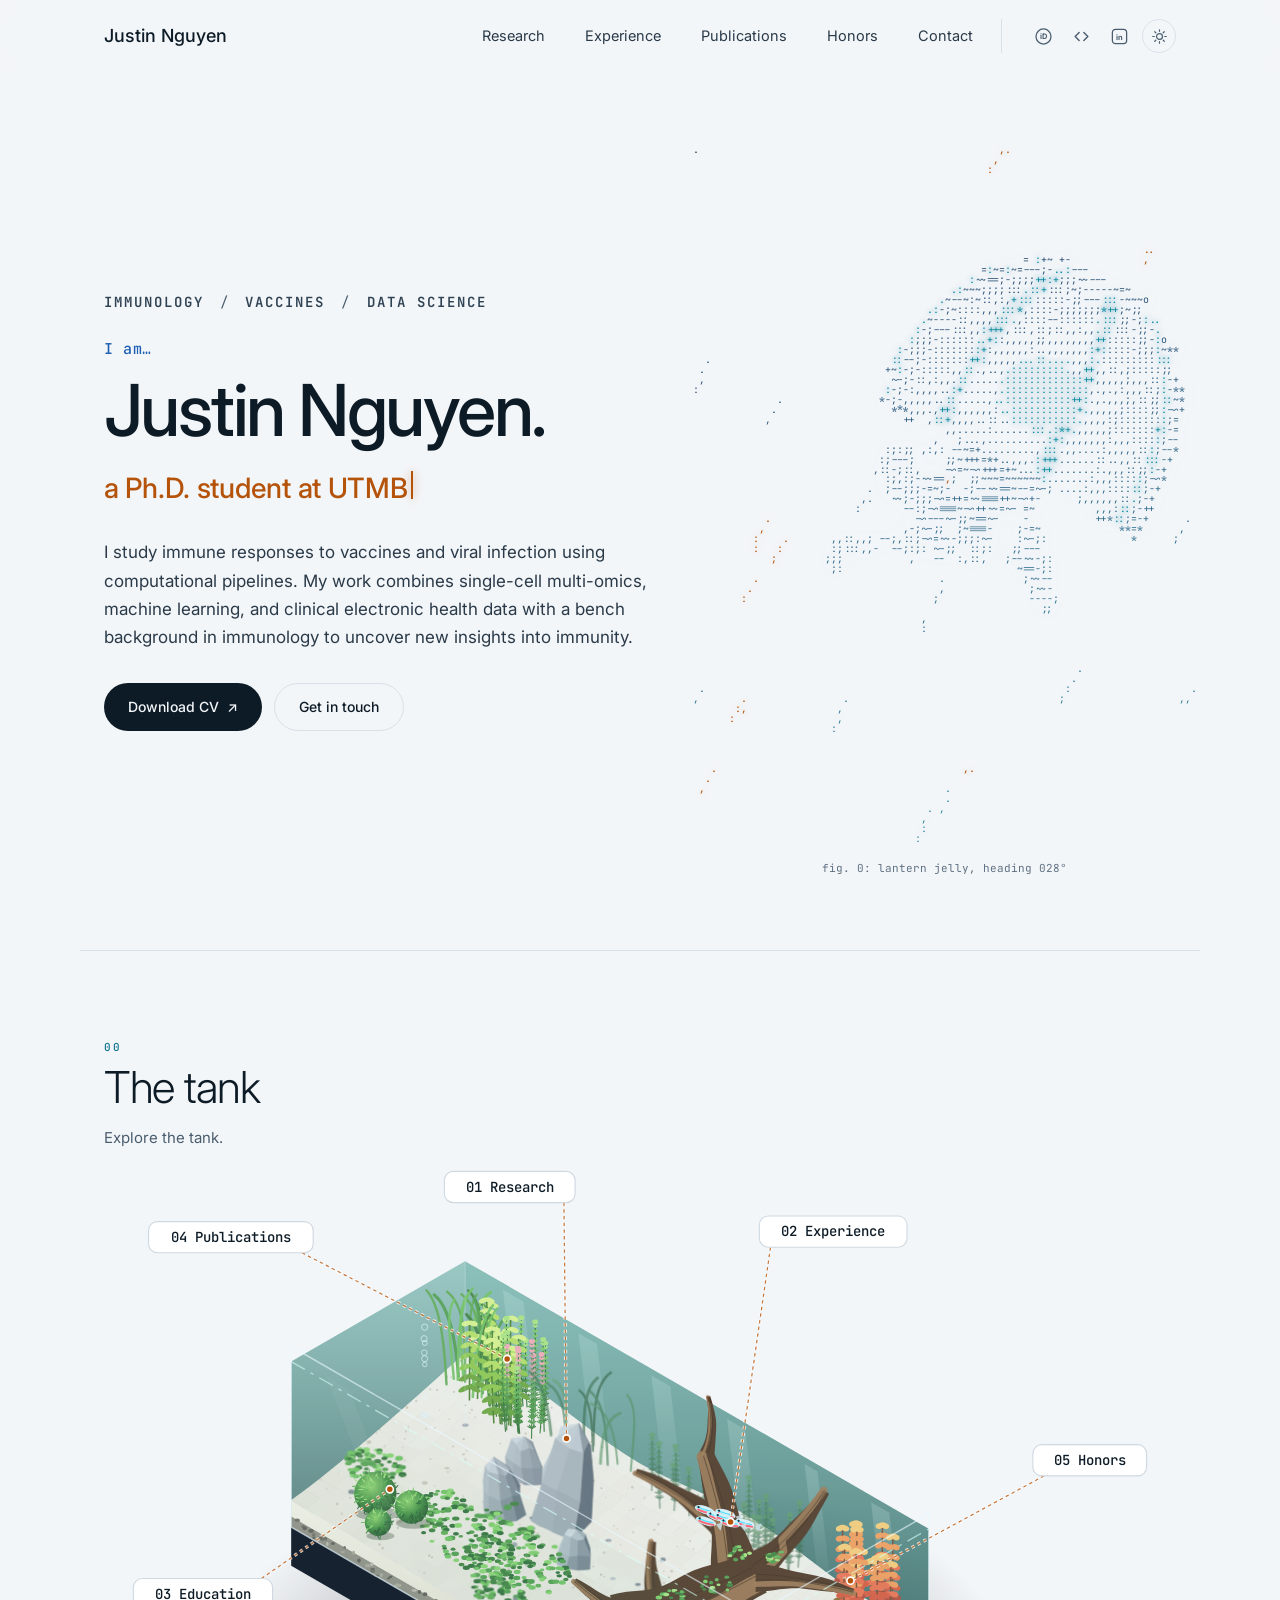
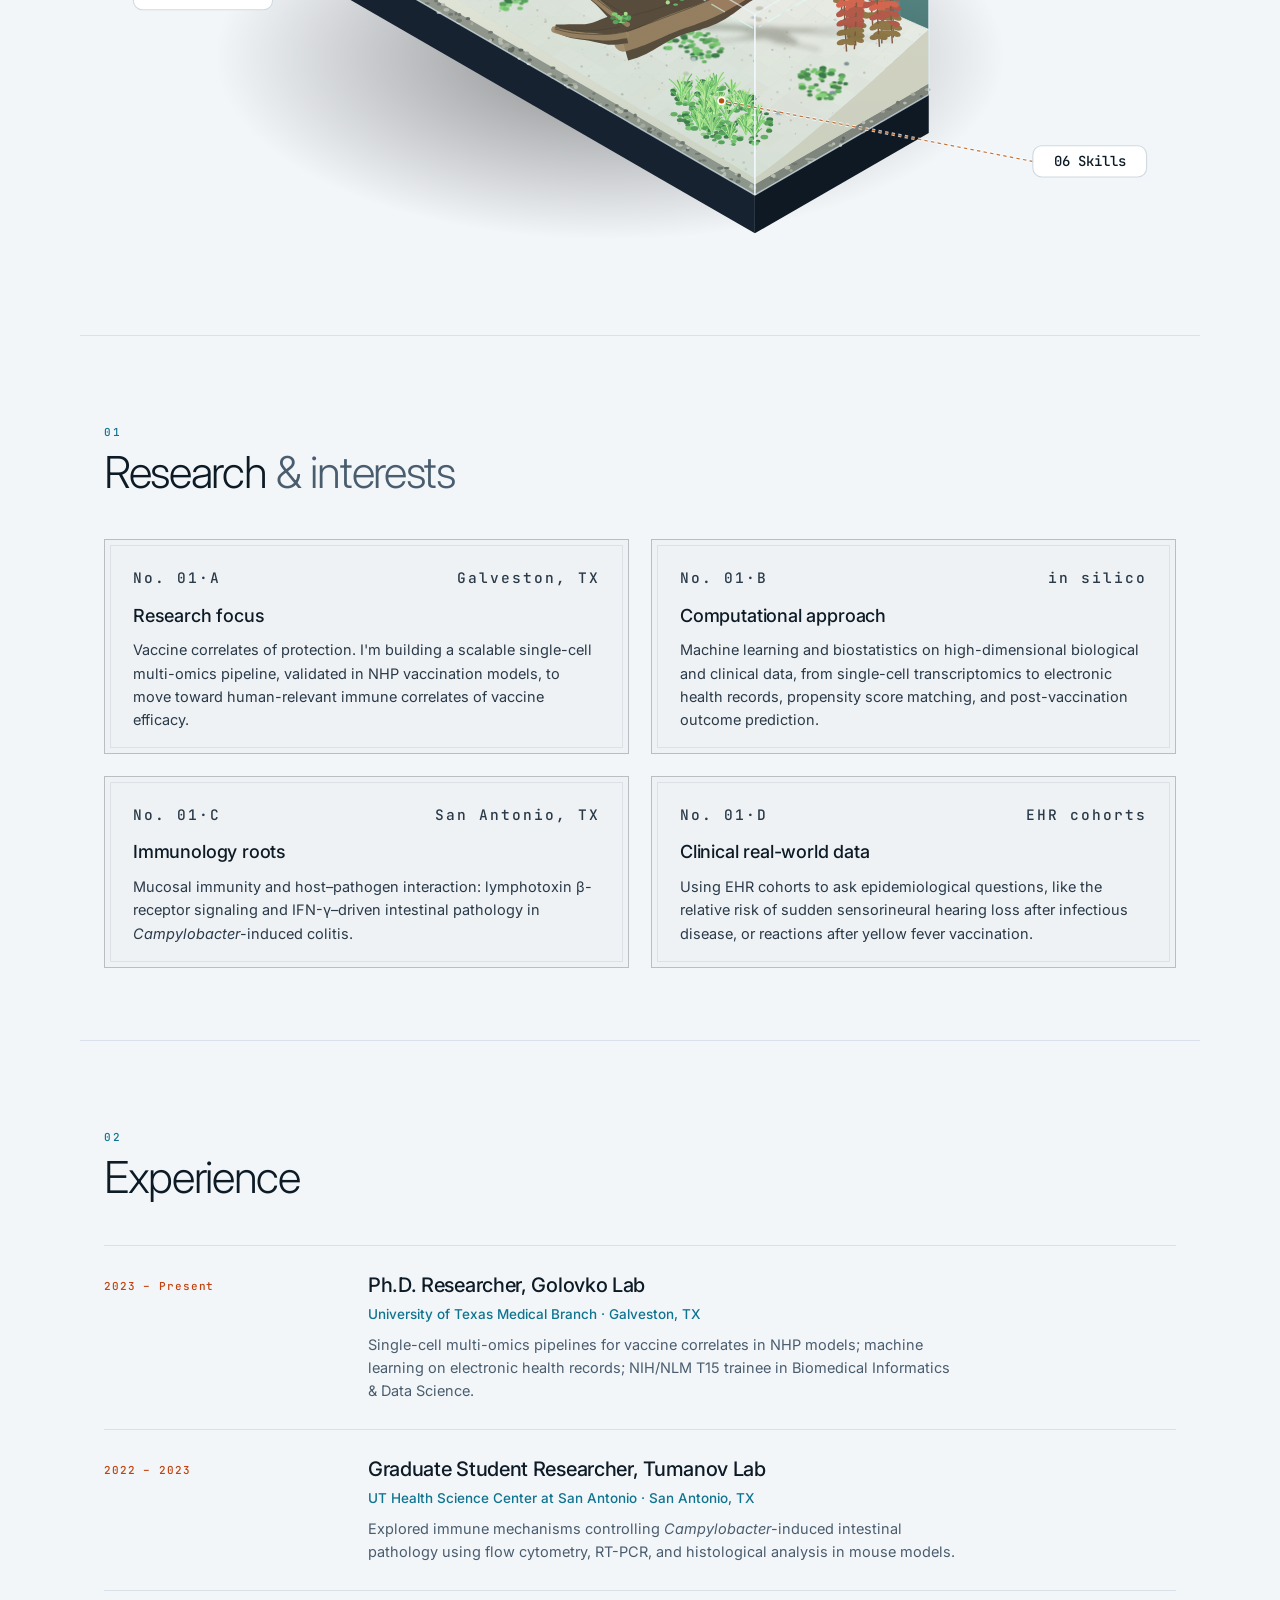
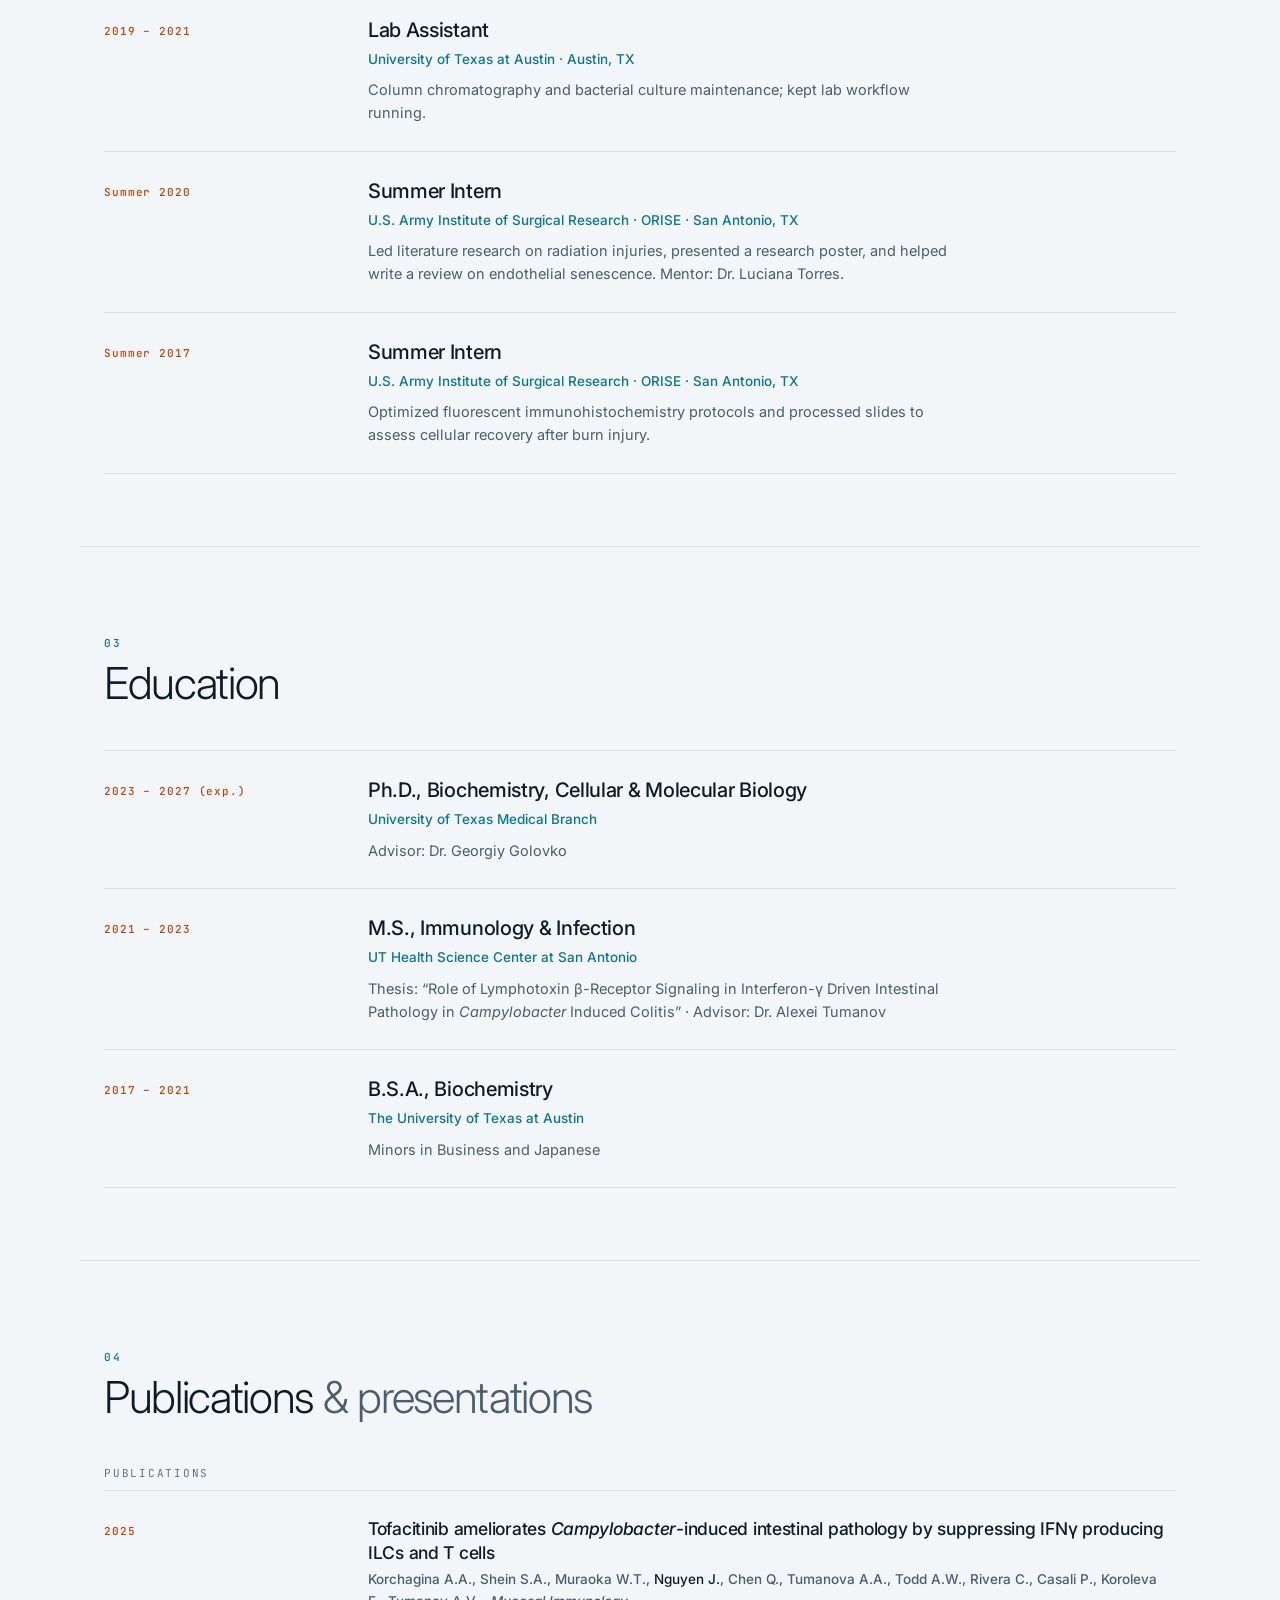
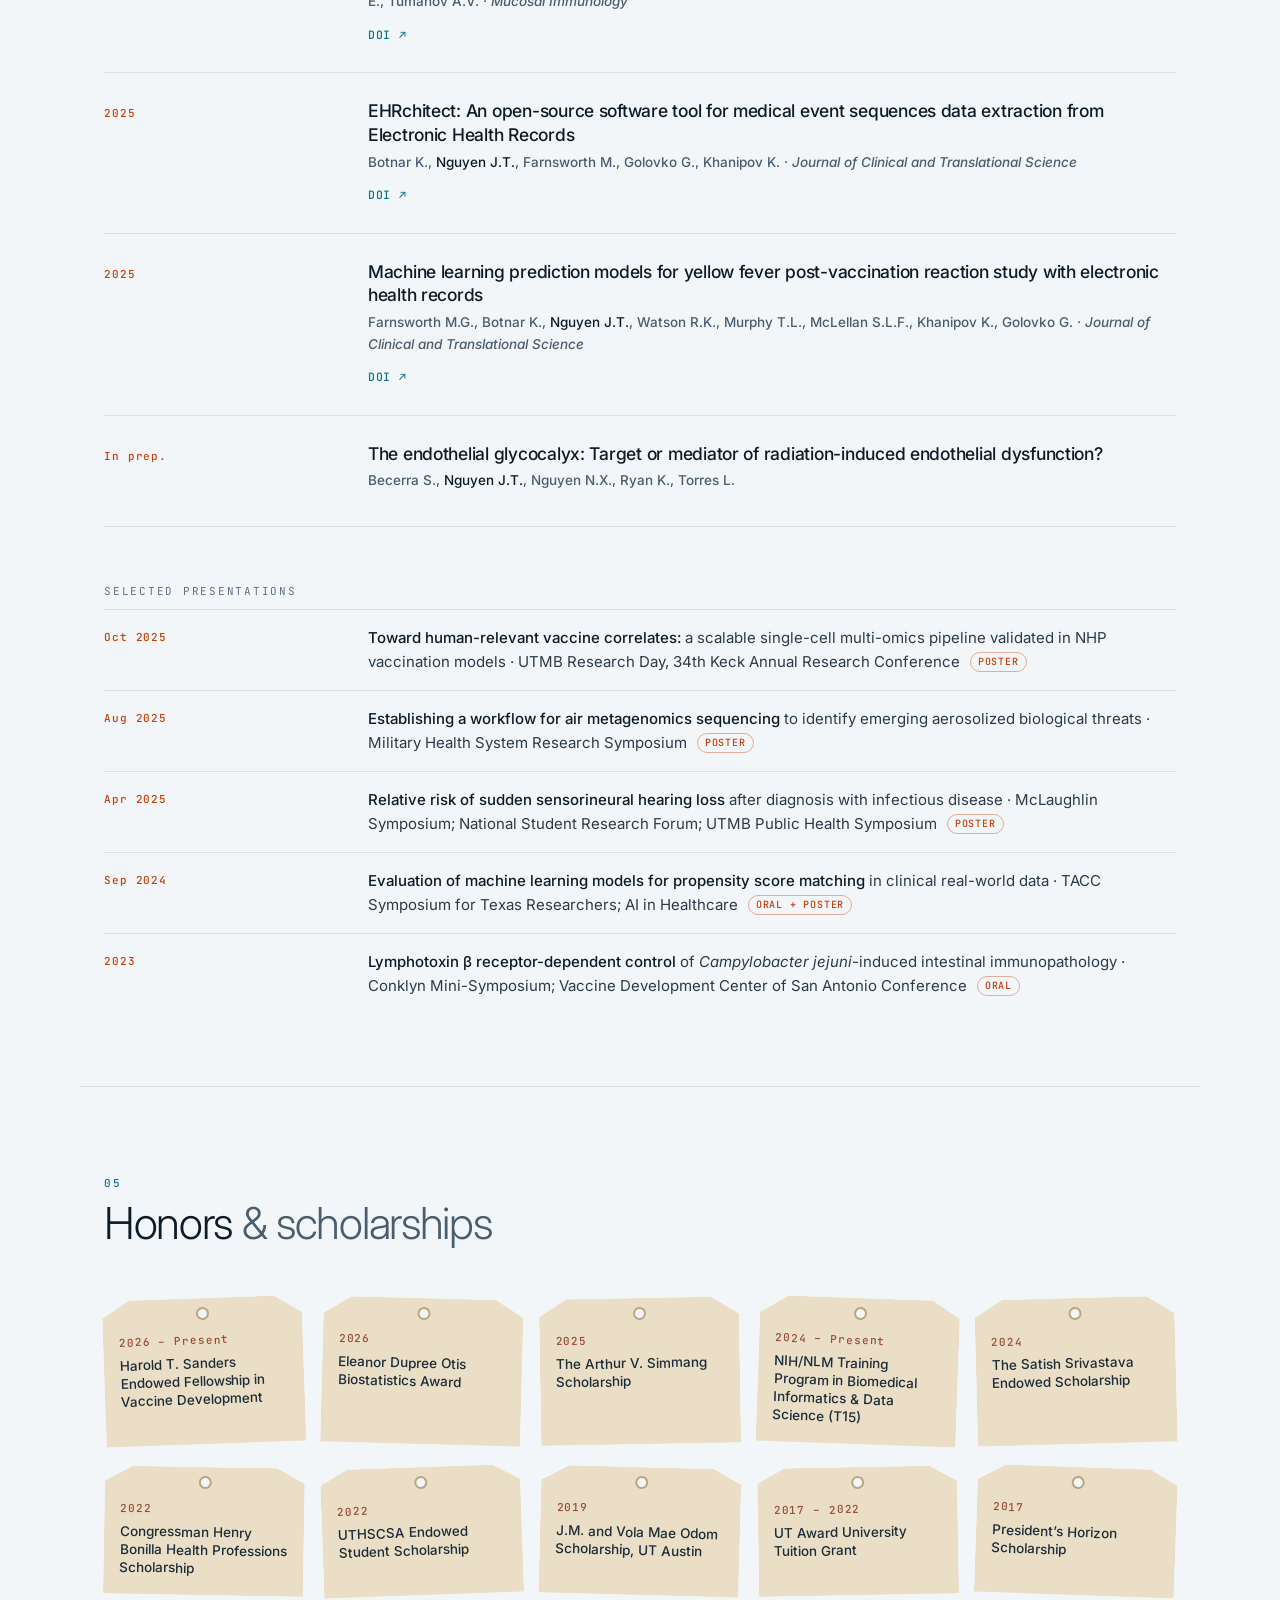
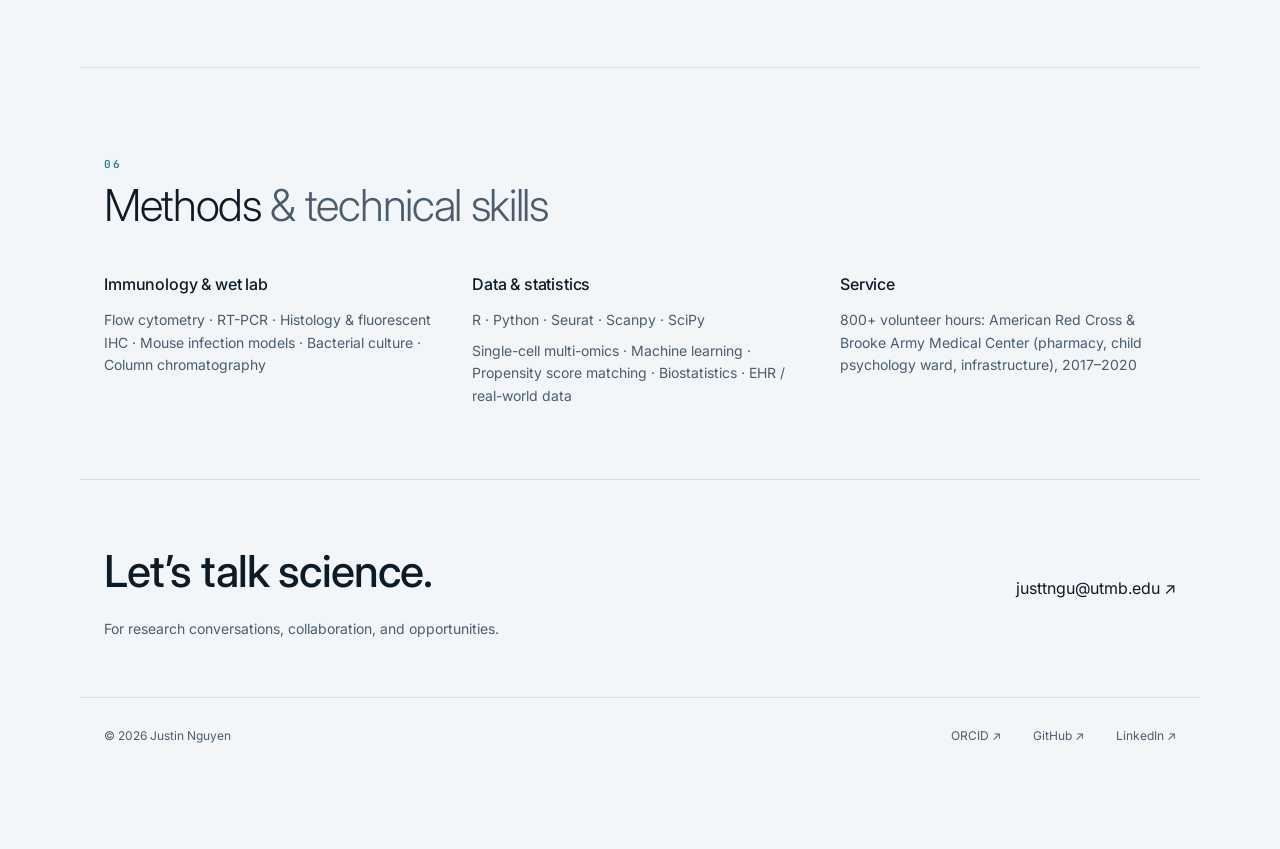
==== commit 5d82dc5a: "Add light mode, readability and load-time improvements, easter eggs - Light/dark themes: follows the" ====
--- a/index.html
+++ b/index.html
@@ -5,11 +5,24 @@
   <meta name="viewport" content="width=device-width, initial-scale=1">
   <title>Justin Nguyen | Immunology & Data Science</title>
   <meta name="description" content="Justin Nguyen, Ph.D. student at UTMB working at the intersection of immunology, vaccine research, and data science.">
-  <meta name="color-scheme" content="dark">
+  <meta name="color-scheme" content="dark light">
+  <!-- pick the theme before anything paints: saved choice, else the visitor's system setting -->
+  <script>
+    (function () {
+      var t = null;
+      try { t = localStorage.getItem('theme'); } catch (e) {}
+      var q = new URLSearchParams(location.search).get('theme');
+      if (q === 'light' || q === 'dark') t = q;
+      if (t !== 'light' && t !== 'dark') t = window.matchMedia('(prefers-color-scheme: light)').matches ? 'light' : 'dark';
+      document.documentElement.setAttribute('data-theme', t);
+    })();
+  </script>
   <link rel="preconnect" href="https://fonts.googleapis.com">
   <link rel="preconnect" href="https://fonts.gstatic.com" crossorigin>
-  <link href="https://fonts.googleapis.com/css2?family=Inter:wght@300;400;500;600&family=JetBrains+Mono:wght@400;500&display=swap" rel="stylesheet">
-  <link rel="stylesheet" href="assets/css/style.css?v=25">
+  <!-- fonts load without blocking the first paint; text shows in a system font until they arrive -->
+  <link rel="preload" as="style" href="https://fonts.googleapis.com/css2?family=Inter:wght@300;400;500;600&family=JetBrains+Mono:wght@400;500;600&display=swap" onload="this.onload=null;this.rel='stylesheet'">
+  <noscript><link rel="stylesheet" href="https://fonts.googleapis.com/css2?family=Inter:wght@300;400;500;600&family=JetBrains+Mono:wght@400;500;600&display=swap"></noscript>
+  <link rel="stylesheet" href="assets/css/style.css?v=36">
 </head>
 <body>
   <header class="site-header">
@@ -33,6 +46,10 @@
           <svg viewBox="0 0 24 24" aria-hidden="true"><rect x="3" y="3" width="18" height="18" rx="4" fill="none" stroke="currentColor" stroke-width="1.6"/><text x="12" y="16.2" text-anchor="middle" font-size="9.5" font-weight="700" font-family="Inter, sans-serif" fill="currentColor">in</text></svg>
         </a>
       </nav>
+      <button class="theme-toggle" id="theme-toggle" type="button" aria-label="Switch to light mode" title="Switch to light mode">
+        <svg class="moon" viewBox="0 0 24 24" aria-hidden="true"><path d="M20 14.5A8 8 0 1 1 9.5 4a6.5 6.5 0 0 0 10.5 10.5Z" fill="none" stroke="currentColor" stroke-width="1.7" stroke-linejoin="round"/></svg>
+        <svg class="sun" viewBox="0 0 24 24" aria-hidden="true"><circle cx="12" cy="12" r="4.2" fill="none" stroke="currentColor" stroke-width="1.7"/><path d="M12 2.5v2.2M12 19.3v2.2M2.5 12h2.2M19.3 12h2.2M5.3 5.3l1.6 1.6M17.1 17.1l1.6 1.6M5.3 18.7l1.6-1.6M17.1 6.9l1.6-1.6" stroke="currentColor" stroke-width="1.7" stroke-linecap="round"/></svg>
+      </button>
     </div>
   </header>
 
@@ -100,7 +117,6 @@
           <p>Vaccine correlates of protection. I'm building a scalable single-cell multi-omics
           pipeline, validated in NHP vaccination models, to move toward human-relevant
           immune correlates of vaccine efficacy.</p>
-          <p class="scale" aria-hidden="true"><i></i>0 — 1 cell</p>
         </article>
         <article class="card">
           <p class="cat"><span>No. 01·B</span><span>in silico</span></p>
@@ -108,14 +124,12 @@
           <p>Machine learning and biostatistics on high-dimensional biological and clinical data,
           from single-cell transcriptomics to electronic health records, propensity score
           matching, and post-vaccination outcome prediction.</p>
-          <p class="scale" aria-hidden="true"><i></i>0 — 10⁶ records</p>
         </article>
         <article class="card">
           <p class="cat"><span>No. 01·C</span><span>San Antonio, TX</span></p>
           <h3>Immunology roots</h3>
           <p>Mucosal immunity and host–pathogen interaction: lymphotoxin β-receptor signaling and
           IFN-γ–driven intestinal pathology in <em>Campylobacter</em>-induced colitis.</p>
-          <p class="scale" aria-hidden="true"><i></i>0 — 1 mm</p>
         </article>
         <article class="card">
           <p class="cat"><span>No. 01·D</span><span>EHR cohorts</span></p>
@@ -123,7 +137,6 @@
           <p>Using EHR cohorts to ask epidemiological questions, like the relative risk of
           sudden sensorineural hearing loss after infectious disease, or reactions after
           yellow fever vaccination.</p>
-          <p class="scale" aria-hidden="true"><i></i>0 — 10⁶ patients</p>
         </article>
       </div>
     </section>
@@ -322,10 +335,11 @@
     <svg viewBox="0 0 24 24" aria-hidden="true"><path d="M12 18V6M6.5 11.5 12 6l5.5 5.5" fill="none" stroke="currentColor" stroke-width="1.8" stroke-linecap="round" stroke-linejoin="round"/></svg>
   </button>
 
-  <script src="assets/js/jellyfish.js?v=25"></script>
-  <script src="assets/js/typewriter.js?v=25"></script>
-  <script src="assets/js/aquarium.js?v=7"></script>
+  <script src="assets/js/jellyfish.js?v=30"></script>
+  <script src="assets/js/typewriter.js?v=30"></script>
+  <script src="assets/js/aquarium.js?v=9"></script>
   <script src="assets/js/totop.js?v=1"></script>
+  <script src="assets/js/theme.js?v=1"></script>
   <script>document.getElementById('year').textContent = new Date().getFullYear();</script>
 </body>
 </html>
--- a/assets/css/style.css
+++ b/assets/css/style.css
@@ -1,17 +1,95 @@
 :root {
-  /* night sky + lantern light */
+  color-scheme: dark;
   --bg: #0a131c;          /* deep night navy */
   --bg-raised: #101d29;
   --line: #1b2b3a;
-  --text: #eef2f6;        /* starlight */
-  --muted: #94a6b8;
-  --faint: #5e7286;
-  --accent: #f4c977;      /* warm beam gold */
-  --accent-2: #8fb6dc;    /* night-sky blue */
-  --glow: #ffe7b0;
+  --text: #eef2f6;
+  --text-2: #dbe4ec;      /* secondary body text */
+  --muted: #b4c3d1;
+  --faint: #9cafc1;
+  --eyebrow: #dbe4ec;
+  --accent: #f4c977;      /* gold */
+  --accent-2: #8fb6dc;
+  --coral: #f2917f;
+  --cream: #efe6d4;
+  --cyan: #8af2ff;
+  --accent-rgb: 244, 201, 119;
+  --cyan-rgb: 138, 242, 255;
+  --edge-rgb: 239, 230, 212;   /* specimen-card hairlines */
+  --card-title: var(--cream);
+  --tag-bg: #efe6d4; --tag-ink: #1c2c38; --tag-year: #8a5a4f; --tag-ring: #c9b99a;
+  --jelly-body: linear-gradient(170deg, #f4fbff 0%, #d2e6ff 32%, #a9c6f5 62%, #86cfee 100%);
+  --jelly-halo: drop-shadow(0 0 10px rgba(150, 200, 255, 0.26));
+  --jelly-glow: #8af2ff; --jelly-glow-rgb: 138, 242, 255; --jelly-glow2-rgb: 90, 220, 255;
+  --jelly-gold: #f4c977;
+  --glyph-bit: #c9c4ff;
+  --call-bg: #101d29; --call-edge: #263848; --call-text: #e6edf4; --call-hot-bg: #14253a;
+  --call-halo: rgba(8, 15, 22, 0.45); --call-ring: #0a131c;
+  --bubble-core: rgba(10, 19, 28, 0.88); --bubble-hover: #ffffff; --drop-rgb: 0, 0, 0;
   --sans: "Inter", system-ui, -apple-system, "Segoe UI", sans-serif;
   --mono: "JetBrains Mono", ui-monospace, "Cascadia Mono", Consolas, monospace;
   --maxw: 1120px;
+}
+/* light theme: chosen by the toggle, or by the system setting before the page's script runs */
+:root[data-theme="light"] {
+  color-scheme: light;
+  --bg: #f3f6f9;
+  --bg-raised: #ffffff;
+  --line: #d8e1e9;
+  --text: #0d1b26;
+  --text-2: #2a3a48;
+  --muted: #4a5d6e;
+  --faint: #5f7182;
+  --eyebrow: #2f4253;
+  --accent: #b45309;
+  --accent-2: #1d5fb4;
+  --coral: #c2410c;
+  --cream: #f4ecdc;
+  --cyan: #0e7490;
+  --accent-rgb: 180, 83, 9;
+  --cyan-rgb: 14, 116, 144;
+  --edge-rgb: 13, 27, 38;
+  --card-title: #0d1b26;
+  --tag-bg: #eadfc6; --tag-ink: #1c2c38; --tag-year: #9a4a3a; --tag-ring: #b9a682;
+  --jelly-body: linear-gradient(170deg, #1f3b5c 0%, #2a557c 32%, #2f6f8e 62%, #2f8ea3 100%);
+  --jelly-halo: drop-shadow(0 0 8px rgba(47, 111, 142, 0.16));
+  --jelly-glow: #0b8aa0; --jelly-glow-rgb: 11, 138, 160; --jelly-glow2-rgb: 47, 111, 142;
+  --jelly-gold: #b45309;
+  --glyph-bit: #2f6f8e;
+  --call-bg: #ffffff; --call-edge: #cfd9e2; --call-text: #0d1b26; --call-hot-bg: #fff8e8;
+  --call-halo: rgba(255, 255, 255, 0.75); --call-ring: #ffffff;
+  --bubble-core: rgba(243, 246, 249, 0.92); --bubble-hover: #0d1b26; --drop-rgb: 13, 27, 38;
+}
+@media (prefers-color-scheme: light) {
+  :root:not([data-theme]) {
+  color-scheme: light;
+  --bg: #f3f6f9;
+  --bg-raised: #ffffff;
+  --line: #d8e1e9;
+  --text: #0d1b26;
+  --text-2: #2a3a48;
+  --muted: #4a5d6e;
+  --faint: #5f7182;
+  --eyebrow: #2f4253;
+  --accent: #b45309;
+  --accent-2: #1d5fb4;
+  --coral: #c2410c;
+  --cream: #f4ecdc;
+  --cyan: #0e7490;
+  --accent-rgb: 180, 83, 9;
+  --cyan-rgb: 14, 116, 144;
+  --edge-rgb: 13, 27, 38;
+  --card-title: #0d1b26;
+  --tag-bg: #eadfc6; --tag-ink: #1c2c38; --tag-year: #9a4a3a; --tag-ring: #b9a682;
+  --jelly-body: linear-gradient(170deg, #1f3b5c 0%, #2a557c 32%, #2f6f8e 62%, #2f8ea3 100%);
+  --jelly-halo: drop-shadow(0 0 8px rgba(47, 111, 142, 0.16));
+  --jelly-glow: #0b8aa0; --jelly-glow-rgb: 11, 138, 160; --jelly-glow2-rgb: 47, 111, 142;
+  --jelly-gold: #b45309;
+  --glyph-bit: #2f6f8e;
+  --call-bg: #ffffff; --call-edge: #cfd9e2; --call-text: #0d1b26; --call-hot-bg: #fff8e8;
+  --call-halo: rgba(255, 255, 255, 0.75); --call-ring: #ffffff;
+  --bubble-core: rgba(243, 246, 249, 0.92); --bubble-hover: #0d1b26; --drop-rgb: 13, 27, 38;
+  }
 }
 
 *, *::before, *::after { box-sizing: border-box; }
@@ -42,12 +120,19 @@
 }
 .header-inner { display: flex; align-items: center; justify-content: space-between; height: 72px; }
 .brand { font-size: 18px; font-weight: 500; }
-.nav { display: flex; gap: 40px; font-size: 14px; color: var(--muted); margin-left: auto; }
+.nav { display: flex; gap: 40px; font-size: 14.5px; color: var(--text-2); margin-left: auto; }
 /* profile icons (Scholar, ORCID, GitHub, LinkedIn) at the right of the top bar */
 .profiles { display: flex; align-items: center; gap: 4px; margin-left: 28px; padding-left: 24px; border-left: 1px solid var(--line); }
 .profiles a { display: grid; place-items: center; width: 34px; height: 34px; border-radius: 8px; color: var(--muted); transition: color .15s ease, background .15s ease; }
 .profiles a:hover, .profiles a:focus-visible { color: var(--accent); background: var(--bg-raised); }
 .profiles svg { width: 19px; height: 19px; }
+/* light/dark switch */
+.theme-toggle { display: grid; place-items: center; width: 34px; height: 34px; margin-left: 6px; border: 1px solid var(--line); border-radius: 999px; background: transparent; color: var(--muted); cursor: pointer; transition: color .15s ease, border-color .15s ease, background .15s ease; }
+.theme-toggle:hover, .theme-toggle:focus-visible { color: var(--accent); border-color: var(--accent); background: var(--bg-raised); }
+.theme-toggle svg { width: 17px; height: 17px; }
+.theme-toggle .sun { display: none; }
+:root[data-theme="light"] .theme-toggle .sun { display: block; }
+:root[data-theme="light"] .theme-toggle .moon { display: none; }
 
 /* ── hero ── */
 .hero {
@@ -61,10 +146,10 @@
 }
 .eyebrow {
   font-family: var(--mono);
-  font-size: 11px; letter-spacing: 0.14em; text-transform: uppercase;
-  color: var(--muted); margin: 0 0 28px;
-}
-.eyebrow span { color: var(--faint); margin: 0 6px; }
+  font-size: 14px; font-weight: 600; letter-spacing: 0.14em; text-transform: uppercase;
+  color: var(--eyebrow); margin: 0 0 28px;
+}
+.eyebrow span { color: var(--muted); font-weight: 400; margin: 0 6px; }
 .hero h1 {
   font-size: clamp(40px, 5.6vw, 72px);
   line-height: 1.06;
@@ -85,17 +170,17 @@
 .glyph { display: inline-block; text-align: center; white-space: pre; }
 .glyph.ascii-bit {
   font-family: var(--mono); font-size: 0.8em;
-  color: #c9c4ff;
-  text-shadow: 0 0 6px rgba(138, 242, 255, 0.8);
+  color: var(--glyph-bit);
+  text-shadow: 0 0 6px rgba(var(--cyan-rgb), 0.6);
 }
 @keyframes flash-in {
-  0%   { opacity: 0; filter: blur(4px); text-shadow: 0 0 18px rgba(244,201,119,.9); }
+  0%   { opacity: 0; filter: blur(4px); text-shadow: 0 0 18px rgba(var(--accent-rgb), .9); }
   100% { opacity: 1; filter: blur(0);   text-shadow: 0 0 0 transparent; }
 }
 .caret {
   display: inline-block; width: 2px; height: 1em; margin-left: 3px;
   background: var(--accent); vertical-align: -0.06em;
-  box-shadow: 0 0 10px rgba(244,201,119,.6);
+  box-shadow: 0 0 10px rgba(var(--accent-rgb), .6);
   animation: blink 1s steps(1) infinite;
 }
 @keyframes blink { 50% { opacity: 0; } }
@@ -105,7 +190,7 @@
 }
 .byline { margin: 36px 0 12px; font-size: 17px; }
 .byline .dot { color: var(--faint); margin: 0 6px; }
-.lede { color: var(--muted); max-width: 58ch; margin: 0; }
+.lede { color: var(--text-2); font-size: 17px; line-height: 1.65; max-width: 56ch; margin: 0; }
 .hero-actions { display: flex; gap: 12px; margin-top: 32px; flex-wrap: wrap; }
 .btn {
   display: inline-flex; align-items: center; gap: 8px;
@@ -114,7 +199,7 @@
   padding: 12px 24px; border-radius: 999px;
   transition: transform .15s ease, background .15s ease;
 }
-.btn:hover { color: var(--bg); background: var(--accent); transform: translateY(-1px); box-shadow: 0 0 24px rgba(244,201,119,.35); }
+.btn:hover { color: var(--bg); background: var(--accent); transform: translateY(-1px); box-shadow: 0 0 24px rgba(var(--accent-rgb), .35); }
 .btn-ghost { background: transparent; color: var(--text); border: 1px solid var(--line); }
 .btn-ghost:hover { background: var(--bg-raised); color: var(--text); }
 
@@ -133,30 +218,34 @@
   user-select: none;
 }
 .ascii-body {
-  background: linear-gradient(170deg, #f4fbff 0%, #d2e6ff 32%, #a9c6f5 62%, #86cfee 100%);   /* ice blue, no lavender */
+  background: var(--jelly-body);
   -webkit-background-clip: text;
   background-clip: text;
   color: transparent;
-  filter: drop-shadow(0 0 10px rgba(150, 200, 255, 0.26));
+  filter: var(--jelly-halo);
 }
 .ascii-gold {
-  color: var(--accent);
-  text-shadow: 0 0 6px rgba(244, 201, 119, 0.55);
+  color: var(--jelly-gold);
+  text-shadow: 0 0 6px rgba(var(--accent-rgb), 0.45);
 }
 .ascii-glow {
   --ga: 0.6;                 /* glow strength, driven per frame by jellyfish.js so the light pulses */
-  color: #8af2ff;
+  color: var(--jelly-glow);
   text-shadow:
-    0 0 calc(3px + 3px * var(--ga)) rgba(138, 242, 255, calc(0.55 + 0.45 * var(--ga))),
-    0 0 calc(6px + 12px * var(--ga)) rgba(90, 220, 255, calc(0.25 + 0.55 * var(--ga)));
+    0 0 calc(3px + 3px * var(--ga)) rgba(var(--jelly-glow-rgb), calc(0.55 + 0.45 * var(--ga))),
+    0 0 calc(6px + 12px * var(--ga)) rgba(var(--jelly-glow2-rgb), calc(0.25 + 0.55 * var(--ga)));
 }
 .ascii-caption {
   margin-top: 16px;
   font-family: var(--mono); font-size: 11px; color: var(--faint);
 }
 
+/* light mode: thin coloured text looks dim on white, so small coloured labels get a little more weight */
+:root[data-theme="light"] :is(.when, .num, .cat, .where, .link, .tag, .kicker, .iam),
+:root[data-theme="light"] .roles { font-weight: 500; }
+:root[data-theme="light"] .where { opacity: 1; }
+
 /* ── sections ── */
-:root { --coral: #f2917f; --cream: #efe6d4; --cyan: #8af2ff; }
 .section { padding-top: 88px; padding-bottom: 72px; border-bottom: 1px solid var(--line); }
 .section-head { display: flex; flex-direction: column; gap: 8px; margin-bottom: 44px; }
 .num { font-family: var(--mono); font-size: 11px; letter-spacing: 0.22em; color: var(--cyan); }
@@ -171,16 +260,12 @@
 
 /* specimen cards (Research): double hairline frame, catalogue number, scale bar */
 .cards { display: grid; grid-template-columns: repeat(2, minmax(0, 1fr)); gap: 22px; }
-.specimens .card { position: relative; padding: 26px 28px 22px; border: 1px solid rgba(239, 230, 212, 0.24); background: rgba(239, 230, 212, 0.015); transition: border-color .25s; }
-.specimens .card::before { content: ""; position: absolute; inset: 5px; border: 1px solid rgba(239, 230, 212, 0.07); pointer-events: none; }
-.specimens .card:hover { border-color: rgba(239, 230, 212, 0.45); }
+.specimens .card { position: relative; padding: 26px 28px 22px; border: 1px solid rgba(var(--edge-rgb), 0.24); background: rgba(var(--edge-rgb), 0.015); transition: border-color .25s; }
+.specimens .card::before { content: ""; position: absolute; inset: 5px; border: 1px solid rgba(var(--edge-rgb), 0.08); pointer-events: none; }
+.specimens .card:hover { border-color: rgba(var(--edge-rgb), 0.45); }
 .cat { display: flex; justify-content: space-between; gap: 12px; margin: 0; font-family: var(--mono); font-size: 10.5px; letter-spacing: 0.14em; color: var(--coral); }
-.specimens .card h3 { font-size: 18px; font-weight: 500; color: var(--cream); margin: 12px 0 8px; letter-spacing: -0.01em; }
-.specimens .card p { margin: 0; color: #c3cfd8; font-size: 14.5px; }
-.specimens .card p.scale { display: flex; align-items: center; gap: 8px; margin-top: 18px; font-family: var(--mono); font-size: 10px; color: var(--faint); }
-.scale i { width: 64px; height: 6px; border: 1px solid var(--faint); border-top: 0;
-  background: linear-gradient(90deg, var(--faint) 0 25%, transparent 25% 50%, var(--faint) 50% 75%, transparent 75%) bottom / 100% 2px no-repeat; }
-
+.specimens .card h3 { font-size: 18px; font-weight: 500; color: var(--card-title); margin: 12px 0 8px; letter-spacing: -0.01em; }
+.specimens .card p { margin: 0; color: var(--text-2); font-size: 14.5px; }
 /* timeline rows */
 .timeline { list-style: none; margin: 0; padding: 0; }
 .timeline > li {
@@ -202,25 +287,25 @@
 .talks li {
   display: grid; grid-template-columns: 22% 1fr; gap: 28px;
   padding: 16px 0; border-top: 1px solid var(--line);
-  font-size: 15px; color: #c8d3de;
+  font-size: 15px; color: var(--text-2);
 }
 .talks .when { margin: 3px 0 0; }
 .talks strong { color: var(--text); font-weight: 500; }
 .tag {
   display: inline-block; margin-left: 6px;
   font-family: var(--mono); font-size: 10px; letter-spacing: 0.08em; text-transform: uppercase;
-  color: var(--coral); border: 1px solid rgba(242, 145, 127, 0.35);
+  color: var(--coral); border: 1px solid color-mix(in srgb, var(--coral) 40%, transparent);
   padding: 1px 7px; border-radius: 999px; vertical-align: 2px;
 }
 
 /* cream specimen tags (Honors) */
 .spec-tags { list-style: none; margin: 0; padding: 8px 0 0; display: grid; grid-template-columns: repeat(auto-fill, minmax(190px, 1fr)); gap: 22px 18px; }
-.spec-tag { position: relative; padding: 34px 16px 18px; background: var(--cream); color: #1c2c38;
+.spec-tag { position: relative; padding: 34px 16px 18px; background: var(--tag-bg); color: var(--tag-ink);
   clip-path: polygon(14% 0, 86% 0, 100% 12%, 100% 100%, 0 100%, 0 12%);
   transform: rotate(var(--r, 0deg)); transition: transform .3s ease; }
 .spec-tag:hover { transform: rotate(0) translateY(-3px); }
-.spec-tag::before { content: ""; position: absolute; top: 11px; left: 50%; width: 9px; height: 9px; margin-left: -4.5px; border-radius: 50%; background: var(--bg); box-shadow: 0 0 0 2px #c9b99a; }
-.spec-tag .when { display: block; margin: 0 0 4px; color: #8a5a4f; }
+.spec-tag::before { content: ""; position: absolute; top: 11px; left: 50%; width: 9px; height: 9px; margin-left: -4.5px; border-radius: 50%; background: var(--bg); box-shadow: 0 0 0 2px var(--tag-ring); }
+.spec-tag .when { display: block; margin: 0 0 4px; color: var(--tag-year); }
 .spec-tag span:last-child { display: block; font-size: 13.5px; font-weight: 500; line-height: 1.35; }
 
 .skills { display: grid; grid-template-columns: repeat(3, minmax(0, 1fr)); gap: 32px; }
@@ -249,6 +334,7 @@
 .tank-lede { color: var(--muted); font-size: 15px; margin: 0 0 8px; max-width: 60ch; }
 .tank { margin: 0 auto; max-width: 1040px; }
 #tank svg { display: block; width: 100%; height: auto; overflow: visible; }
+#tank:empty { aspect-ratio: 1040 / 748; }   /* hold the tank's space until it is built */
 
 /* legend: only shown on small screens, where the callouts are hidden */
 .tank-legend { display: none; list-style: none; margin: 20px 0 0; padding: 0; }
@@ -266,26 +352,26 @@
 .aq-noev { pointer-events: none; }
 .aq-hot { cursor: pointer; }
 .aq-hot .aq-feat { transition: filter .2s ease; }
-.aq-hot.is-hot .aq-feat { filter: brightness(1.18) drop-shadow(0 0 6px rgba(244, 201, 119, 0.7)); }
+.aq-hot.is-hot .aq-feat { filter: brightness(1.18) drop-shadow(0 0 6px rgba(var(--accent-rgb), 0.7)); }
 .aq-hot:focus, .aq-call:focus { outline: none; }
 
 /* callouts outside the tank */
 .aq-call { cursor: pointer; }
-.aq-call .halo { stroke: rgba(8, 15, 22, 0.45); stroke-width: 3; stroke-dasharray: 3 3; }
-.aq-call .lead { stroke: rgba(244, 201, 119, 0.75); stroke-width: 1.1; stroke-dasharray: 3 3; transition: stroke .15s ease; }
-.aq-call circle { stroke: #0a131c; stroke-width: 1.5; }
+.aq-call .halo { stroke: var(--call-halo); stroke-width: 3; stroke-dasharray: 3 3; }
+.aq-call .lead { stroke: rgba(var(--accent-rgb), 0.8); stroke-width: 1.1; stroke-dasharray: 3 3; transition: stroke .15s ease; }
+.aq-call circle { stroke: var(--call-ring); stroke-width: 1.5; }
 .aq-call circle { fill: var(--accent); }
-.aq-call rect { fill: #101d29; stroke: #263848; stroke-width: 1; transition: stroke .15s ease, fill .15s ease; }
-.aq-call .t { fill: #e6edf4; font-family: var(--mono); font-size: 12.5px; font-weight: 500; }
-.aq-call .s { fill: #8ea1b3; font-family: var(--sans); font-size: 11px; }
-.aq-call.is-hot rect { stroke: var(--accent); fill: #14253a; }
+.aq-call rect { fill: var(--call-bg); stroke: var(--call-edge); stroke-width: 1; transition: stroke .15s ease, fill .15s ease; }
+.aq-call .t { fill: var(--call-text); font-family: var(--mono); font-size: 12.5px; font-weight: 500; }
+.aq-call .s { fill: var(--muted); font-family: var(--sans); font-size: 11px; }
+.aq-call.is-hot rect { stroke: var(--accent); fill: var(--call-hot-bg); }
 .aq-call.is-hot .t { fill: var(--accent); }
 .aq-call.is-hot .lead { stroke: var(--accent); }
 
 /* brass plaques on the stand */
 .aq-plaque text { fill: #4a3410; font-family: var(--mono); font-size: 11px; font-weight: 500; letter-spacing: 0.08em; }
 .aq-plaque polygon { transition: filter .2s ease; }
-.aq-plaque.is-hot polygon, .aq-plaque:hover polygon { filter: brightness(1.12) drop-shadow(0 0 8px rgba(244, 201, 119, 0.8)); }
+.aq-plaque.is-hot polygon, .aq-plaque:hover polygon { filter: brightness(1.12) drop-shadow(0 0 8px rgba(var(--accent-rgb), 0.8)); }
 
 .aq-sway { transform-box: fill-box; transform-origin: 50% 100%; animation: aq-sway 6s ease-in-out infinite alternate; }
 @keyframes aq-sway { from { transform: rotate(-2.4deg); } to { transform: rotate(2.4deg); } }
@@ -293,28 +379,29 @@
 @keyframes aq-ray { from { opacity: .25; } to { opacity: 1; } }
 .aq-ripple { animation: aq-ripple 6s linear infinite; }
 @keyframes aq-ripple { to { stroke-dashoffset: -58; } }
+.aq-paused .aq-sway, .aq-paused .aq-ray, .aq-paused .aq-ripple { animation-play-state: paused; }
 
 /* ── floating back-to-top bubble ── */
 .to-top {
   position: fixed; right: 24px; bottom: 24px; z-index: 30;
   width: 52px; height: 52px; border-radius: 50%; padding: 0; cursor: pointer;
   display: grid; place-items: center; color: var(--cyan);
-  border: 1px solid rgba(138, 242, 255, 0.35);
-  background: radial-gradient(circle at 34% 28%, rgba(255, 255, 255, 0.38), rgba(138, 242, 255, 0.14) 38%, rgba(10, 19, 28, 0.88) 74%);
+  border: 1px solid rgba(var(--cyan-rgb), 0.35);
+  background: radial-gradient(circle at 34% 28%, rgba(255, 255, 255, 0.38), rgba(var(--cyan-rgb), 0.14) 38%, var(--bubble-core) 74%);
   -webkit-backdrop-filter: blur(6px); backdrop-filter: blur(6px);
-  box-shadow: inset 0 0 14px rgba(138, 242, 255, 0.22), 0 10px 28px rgba(0, 0, 0, 0.4);
+  box-shadow: inset 0 0 14px rgba(var(--cyan-rgb), 0.22), 0 10px 28px rgba(var(--drop-rgb), 0.3);
   opacity: 0; transform: translateY(18px) scale(0.85); pointer-events: none;
   transition: opacity .35s ease, transform .35s ease, box-shadow .25s ease, color .2s ease;
 }
 .to-top.show { opacity: 1; transform: none; pointer-events: auto; }
-.to-top:hover { transform: translateY(-3px); color: #fff; box-shadow: inset 0 0 18px rgba(138, 242, 255, 0.35), 0 0 26px rgba(138, 242, 255, 0.35), 0 12px 30px rgba(0, 0, 0, 0.45); }
+.to-top:hover { transform: translateY(-3px); color: var(--bubble-hover); box-shadow: inset 0 0 18px rgba(var(--cyan-rgb), 0.35), 0 0 26px rgba(var(--cyan-rgb), 0.35), 0 12px 30px rgba(var(--drop-rgb), 0.35); }
 .to-top:focus-visible { outline: 2px solid var(--cyan); outline-offset: 3px; }
 .to-top svg { width: 22px; height: 22px; position: relative; z-index: 1; }
 .to-top .bubbles { position: absolute; inset: 0; pointer-events: none; overflow: visible; }
 .to-top .bubble {
   position: absolute; bottom: 72%; border-radius: 50%;
-  border: 1px solid rgba(205, 250, 255, 0.75);
-  background: radial-gradient(circle at 32% 30%, rgba(255, 255, 255, 0.7), rgba(138, 242, 255, 0.08) 60%);
+  border: 1px solid rgba(var(--cyan-rgb), 0.6);
+  background: radial-gradient(circle at 32% 30%, rgba(255, 255, 255, 0.7), rgba(var(--cyan-rgb), 0.08) 60%);
   animation: bub-rise var(--d) ease-out forwards;
 }
 @keyframes bub-rise {
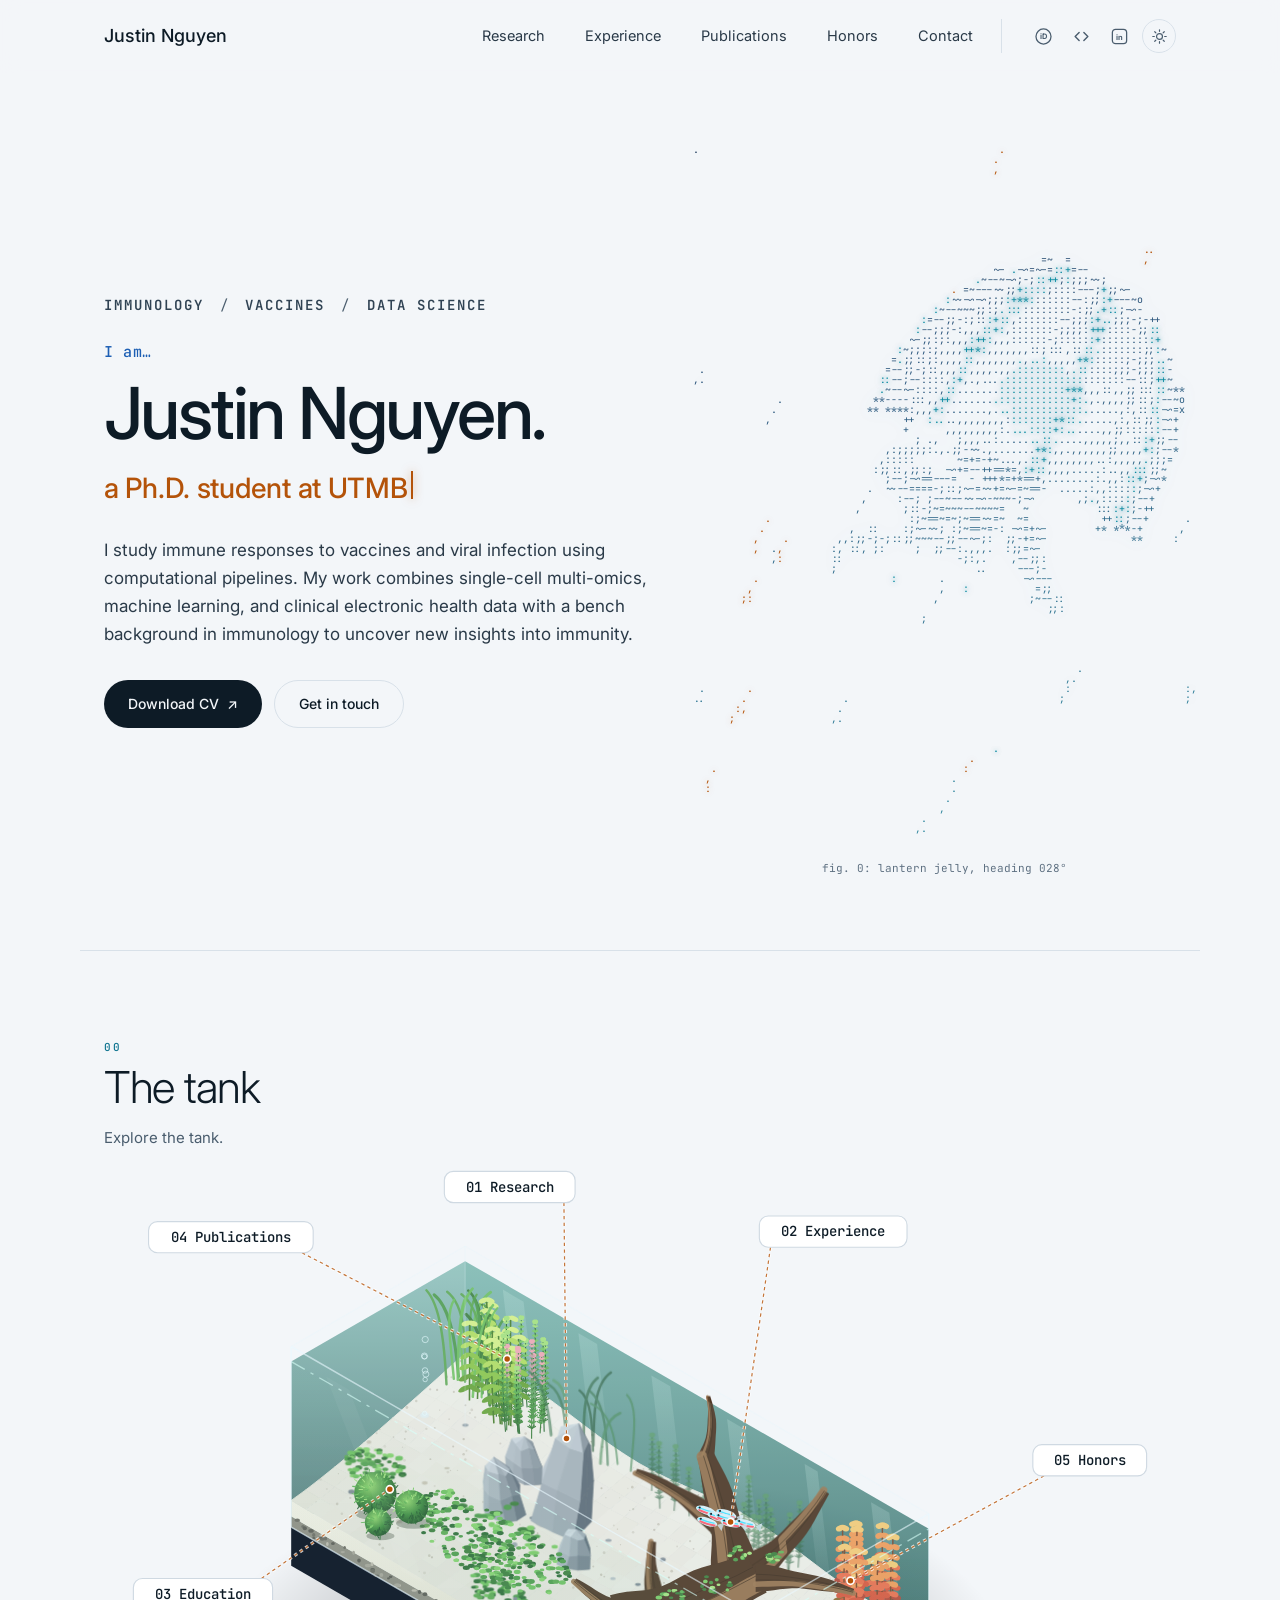
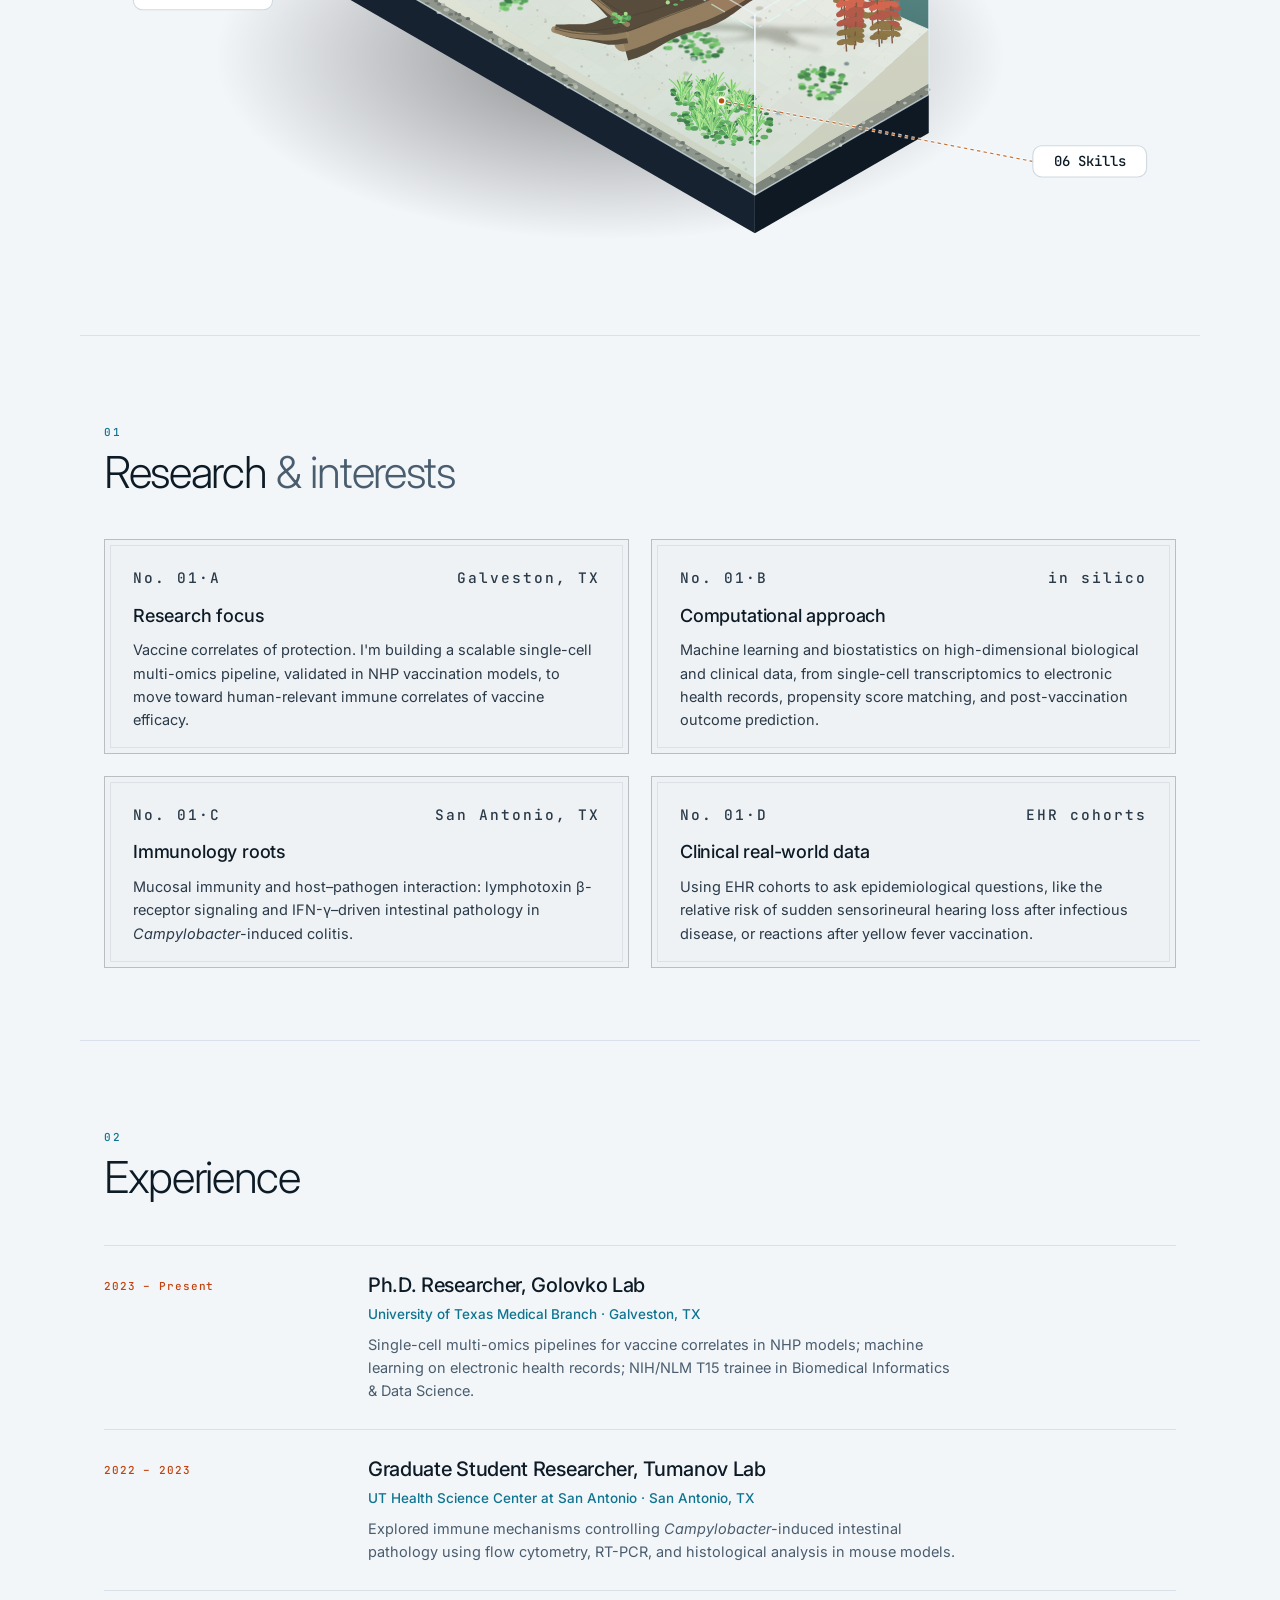
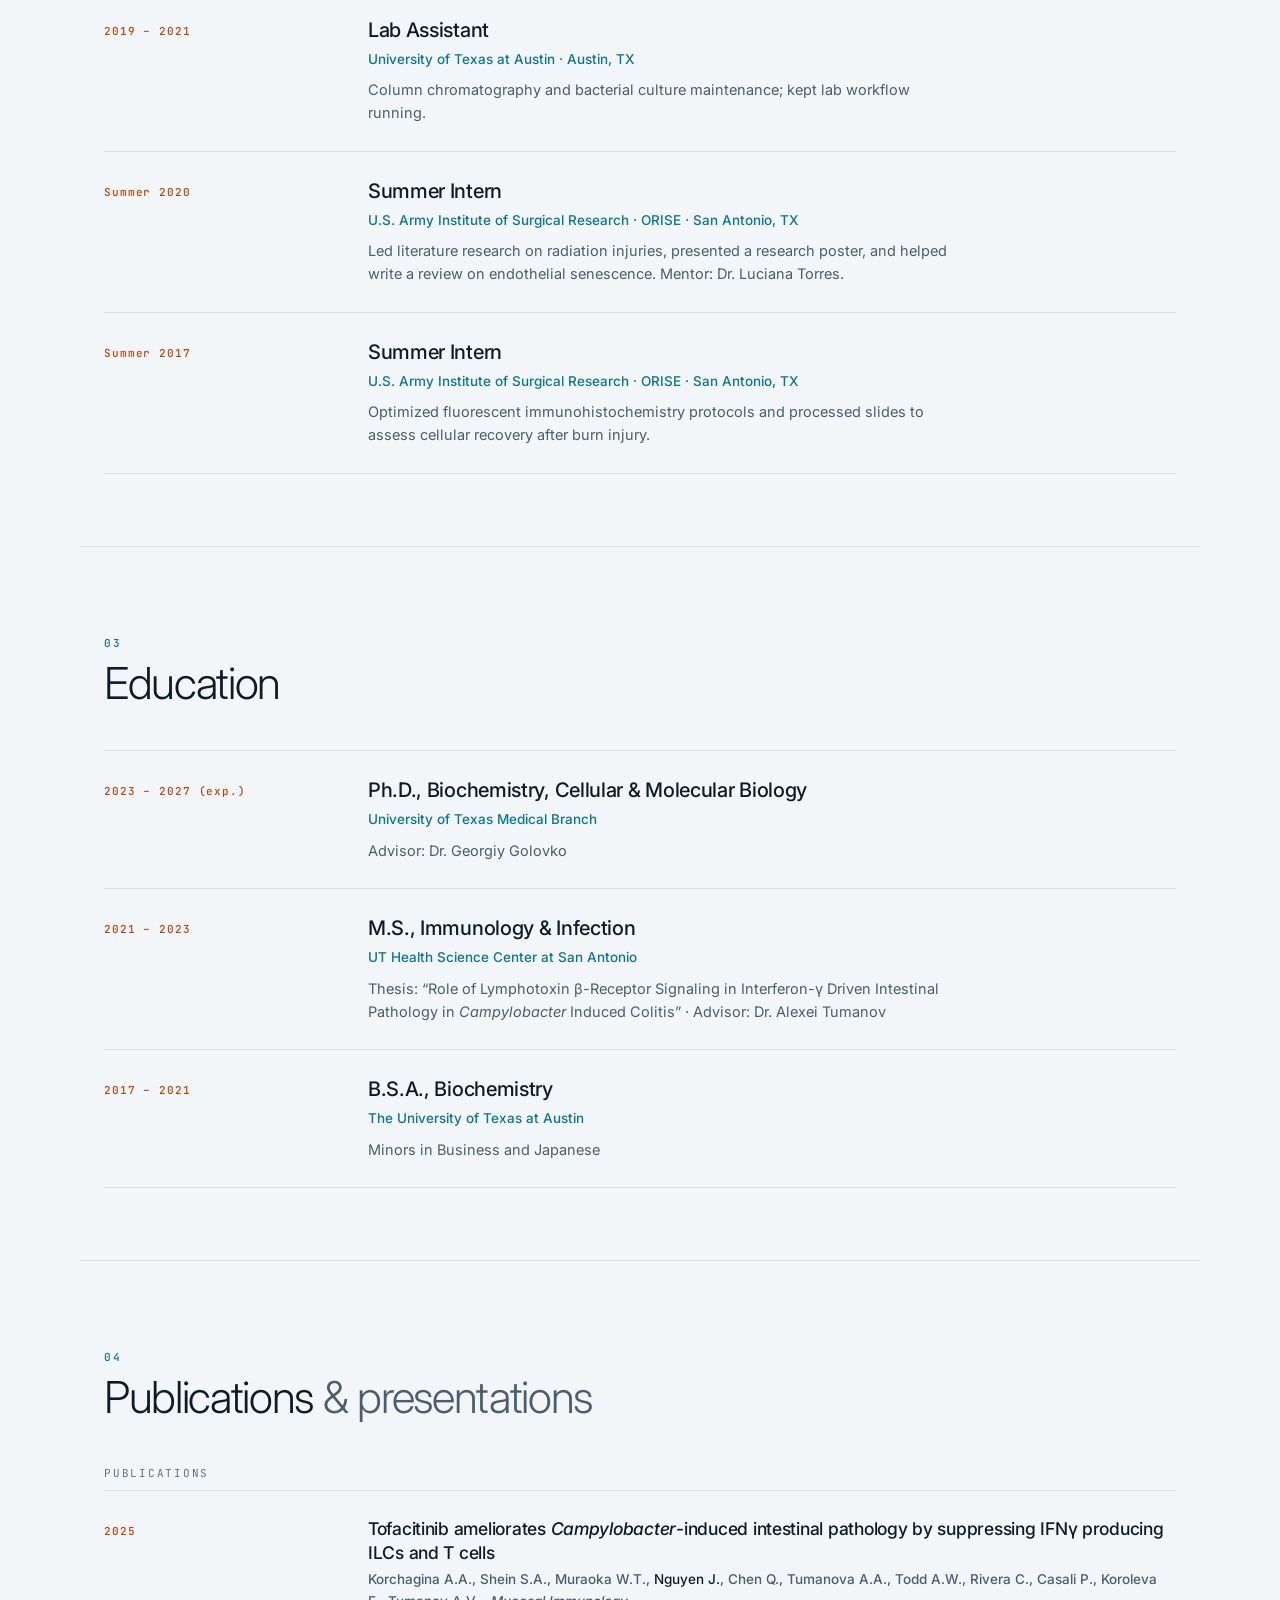
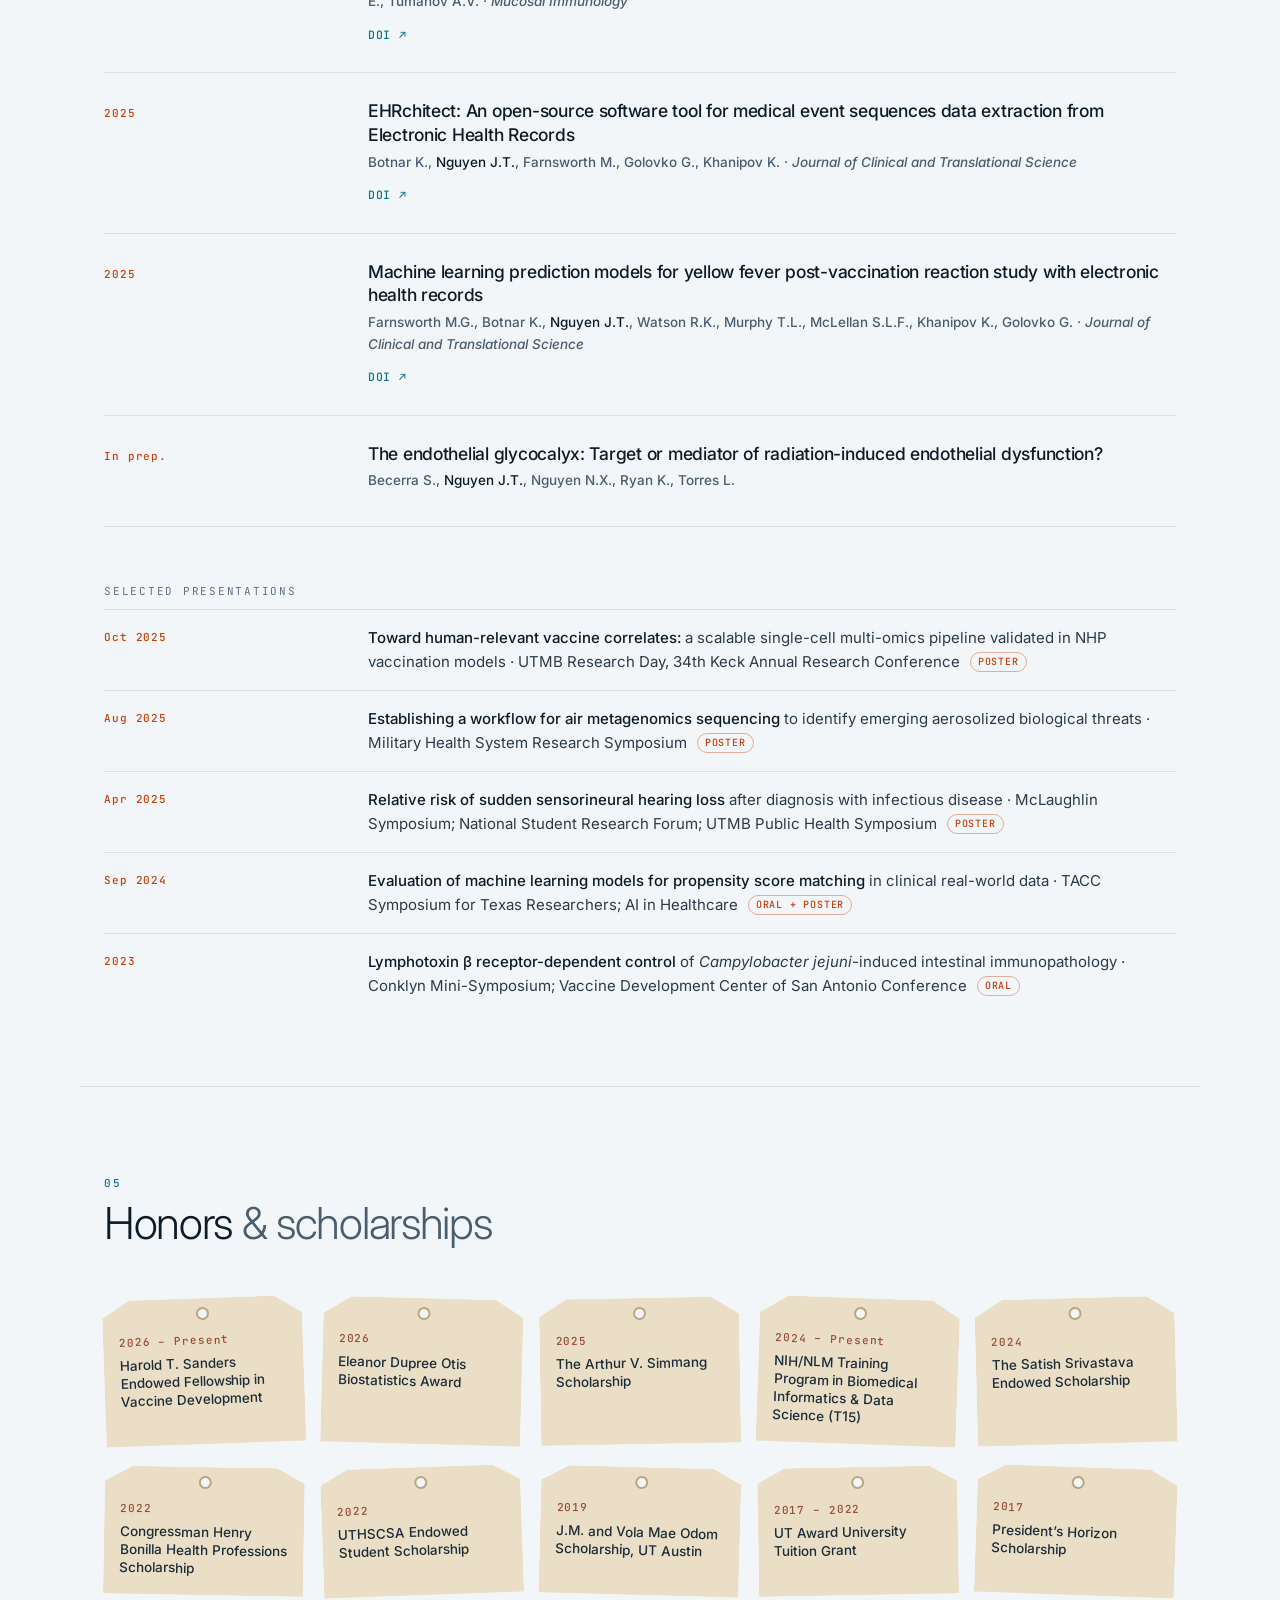
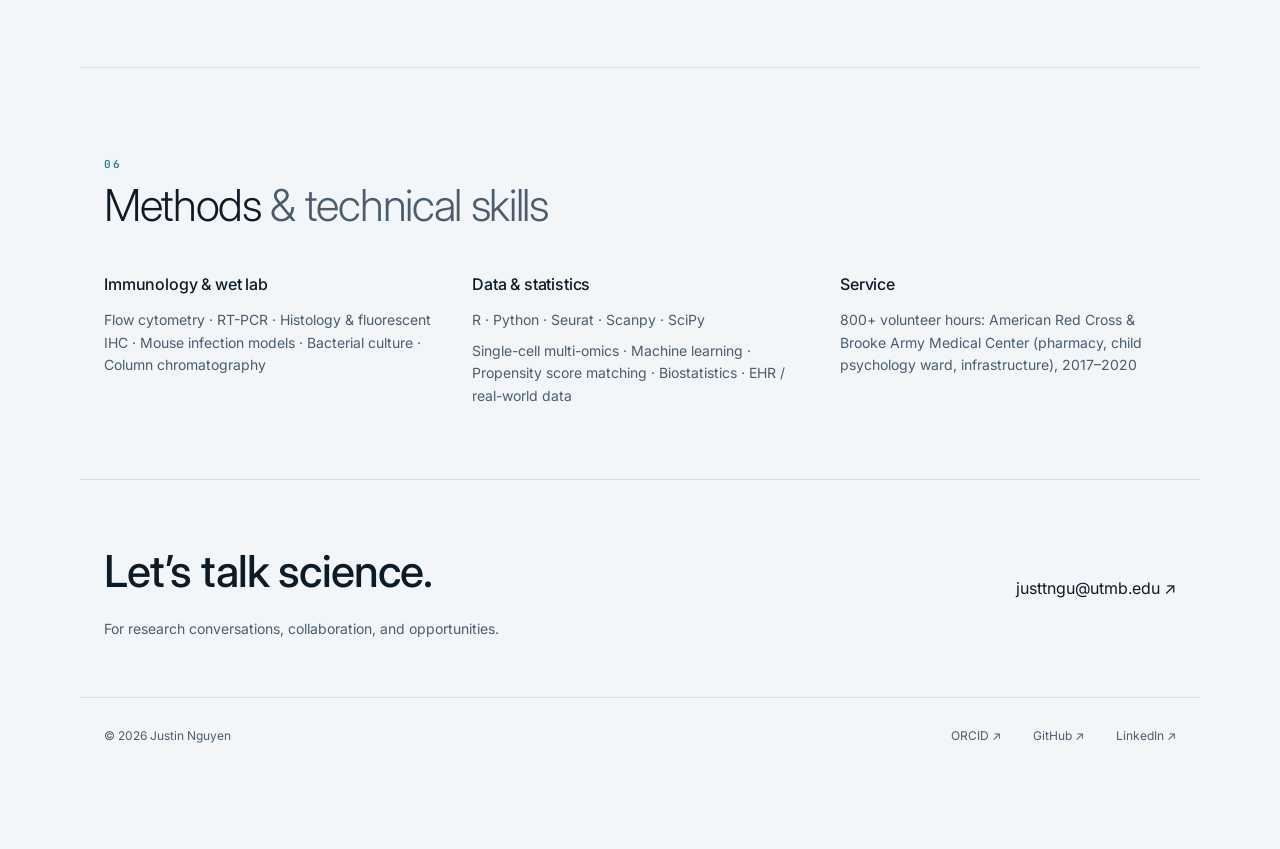
==== commit 156a1587: "Stop layout shifts, trim animation cost, add loading skeletons - Reserve the jellyfish's full size b" ====
--- a/index.html
+++ b/index.html
@@ -22,7 +22,7 @@
   <!-- fonts load without blocking the first paint; text shows in a system font until they arrive -->
   <link rel="preload" as="style" href="https://fonts.googleapis.com/css2?family=Inter:wght@300;400;500;600&family=JetBrains+Mono:wght@400;500;600&display=swap" onload="this.onload=null;this.rel='stylesheet'">
   <noscript><link rel="stylesheet" href="https://fonts.googleapis.com/css2?family=Inter:wght@300;400;500;600&family=JetBrains+Mono:wght@400;500;600&display=swap"></noscript>
-  <link rel="stylesheet" href="assets/css/style.css?v=36">
+  <link rel="stylesheet" href="assets/css/style.css?v=38">
 </head>
 <body>
   <header class="site-header">
@@ -335,10 +335,10 @@
     <svg viewBox="0 0 24 24" aria-hidden="true"><path d="M12 18V6M6.5 11.5 12 6l5.5 5.5" fill="none" stroke="currentColor" stroke-width="1.8" stroke-linecap="round" stroke-linejoin="round"/></svg>
   </button>
 
-  <script src="assets/js/jellyfish.js?v=30"></script>
+  <script src="assets/js/jellyfish.js?v=31"></script>
   <script src="assets/js/typewriter.js?v=30"></script>
   <script src="assets/js/aquarium.js?v=9"></script>
-  <script src="assets/js/totop.js?v=1"></script>
+  <script src="assets/js/totop.js?v=2"></script>
   <script src="assets/js/theme.js?v=1"></script>
   <script>document.getElementById('year').textContent = new Date().getFullYear();</script>
 </body>
--- a/assets/css/style.css
+++ b/assets/css/style.css
@@ -1,3 +1,9 @@
+/* fallback faces tuned to the web fonts' proportions, so the font swap doesn't move anything */
+@font-face { font-family: "Inter Fallback"; src: local("Arial"), local("Helvetica"), local("Liberation Sans");
+  size-adjust: 107.6%; ascent-override: 90.2%; descent-override: 22.5%; line-gap-override: 0%; }
+@font-face { font-family: "JetBrains Mono Fallback"; src: local("Courier New"), local("Courier"), local("Liberation Mono");
+  size-adjust: 100%; ascent-override: 102%; descent-override: 30%; line-gap-override: 0%; }
+
 :root {
   color-scheme: dark;
   --bg: #0a131c;          /* deep night navy */
@@ -26,8 +32,8 @@
   --call-bg: #101d29; --call-edge: #263848; --call-text: #e6edf4; --call-hot-bg: #14253a;
   --call-halo: rgba(8, 15, 22, 0.45); --call-ring: #0a131c;
   --bubble-core: rgba(10, 19, 28, 0.88); --bubble-hover: #ffffff; --drop-rgb: 0, 0, 0;
-  --sans: "Inter", system-ui, -apple-system, "Segoe UI", sans-serif;
-  --mono: "JetBrains Mono", ui-monospace, "Cascadia Mono", Consolas, monospace;
+  --sans: "Inter", "Inter Fallback", system-ui, -apple-system, "Segoe UI", sans-serif;
+  --mono: "JetBrains Mono", "JetBrains Mono Fallback", ui-monospace, "Cascadia Mono", Consolas, monospace;
   --maxw: 1120px;
 }
 /* light theme: chosen by the toggle, or by the system setting before the page's script runs */
@@ -164,10 +170,10 @@
   margin: 18px 0 28px;
   font-size: clamp(20px, 2.3vw, 28px); font-weight: 400; letter-spacing: -0.01em;
   color: var(--accent);
-  min-height: 1.4em;
+  height: 1.4em; line-height: 1.4em;
 }
 .typed.flash { animation: flash-in .35s ease-out; }
-.glyph { display: inline-block; text-align: center; white-space: pre; }
+.glyph { display: inline-block; text-align: center; white-space: pre; line-height: 1; vertical-align: baseline; }
 .glyph.ascii-bit {
   font-family: var(--mono); font-size: 0.8em;
   color: var(--glyph-bit);
@@ -206,8 +212,8 @@
 /* ── ascii jellyfish ── */
 .hero-art { margin: 0; display: flex; flex-direction: column; align-items: center; }
 /* two stacked layers: translucent body + glowing rib lines */
-.ascii-stack { display: grid; }
-.ascii-stack > pre { grid-area: 1 / 1; }
+.ascii-stack { display: grid; contain: layout paint style; }   /* redraws stay inside this box */
+.ascii-stack > pre { grid-area: 1 / 1; min-height: 70em; min-width: 50.4em; }
 .ascii {
   margin: 0;
   font-family: var(--mono);
@@ -410,6 +416,18 @@
   100% { transform: translate(calc(-50% + var(--dx)), var(--dy)) scale(1); opacity: 0; }
 }
 
+/* ── skeleton placeholders: shown only while a piece hasn't drawn yet ── */
+@keyframes skel-shimmer { from { background-position: 120% 0; } to { background-position: -20% 0; } }
+.ascii-stack:has(> #jelly-body:empty),
+#tank:empty {
+  border-radius: 18px;
+  background:
+    linear-gradient(100deg, transparent 30%, rgba(var(--edge-rgb), 0.07) 50%, transparent 70%) 0 0 / 220% 100% no-repeat,
+    rgba(var(--edge-rgb), 0.035);
+  animation: skel-shimmer 1.6s ease-in-out infinite;
+}
+.ascii-stack:has(> #jelly-body:empty) { border-radius: 48% 48% 26% 26% / 34% 34% 22% 22%; }   /* a soft dome, hinting at the jellyfish */
+
 /* ── responsive ── */
 @media (max-width: 900px) {
   .nav { gap: 20px; }
@@ -433,5 +451,5 @@
 @media (prefers-reduced-motion: reduce) {
   html { scroll-behavior: auto; }
   .caret { animation: none; }
-  .aq-sway, .aq-ray, .aq-ripple { animation: none; }
-}
+  .aq-sway, .aq-ray, .aq-ripple, #tank:empty, .ascii-stack:has(> #jelly-body:empty) { animation: none; }
+}
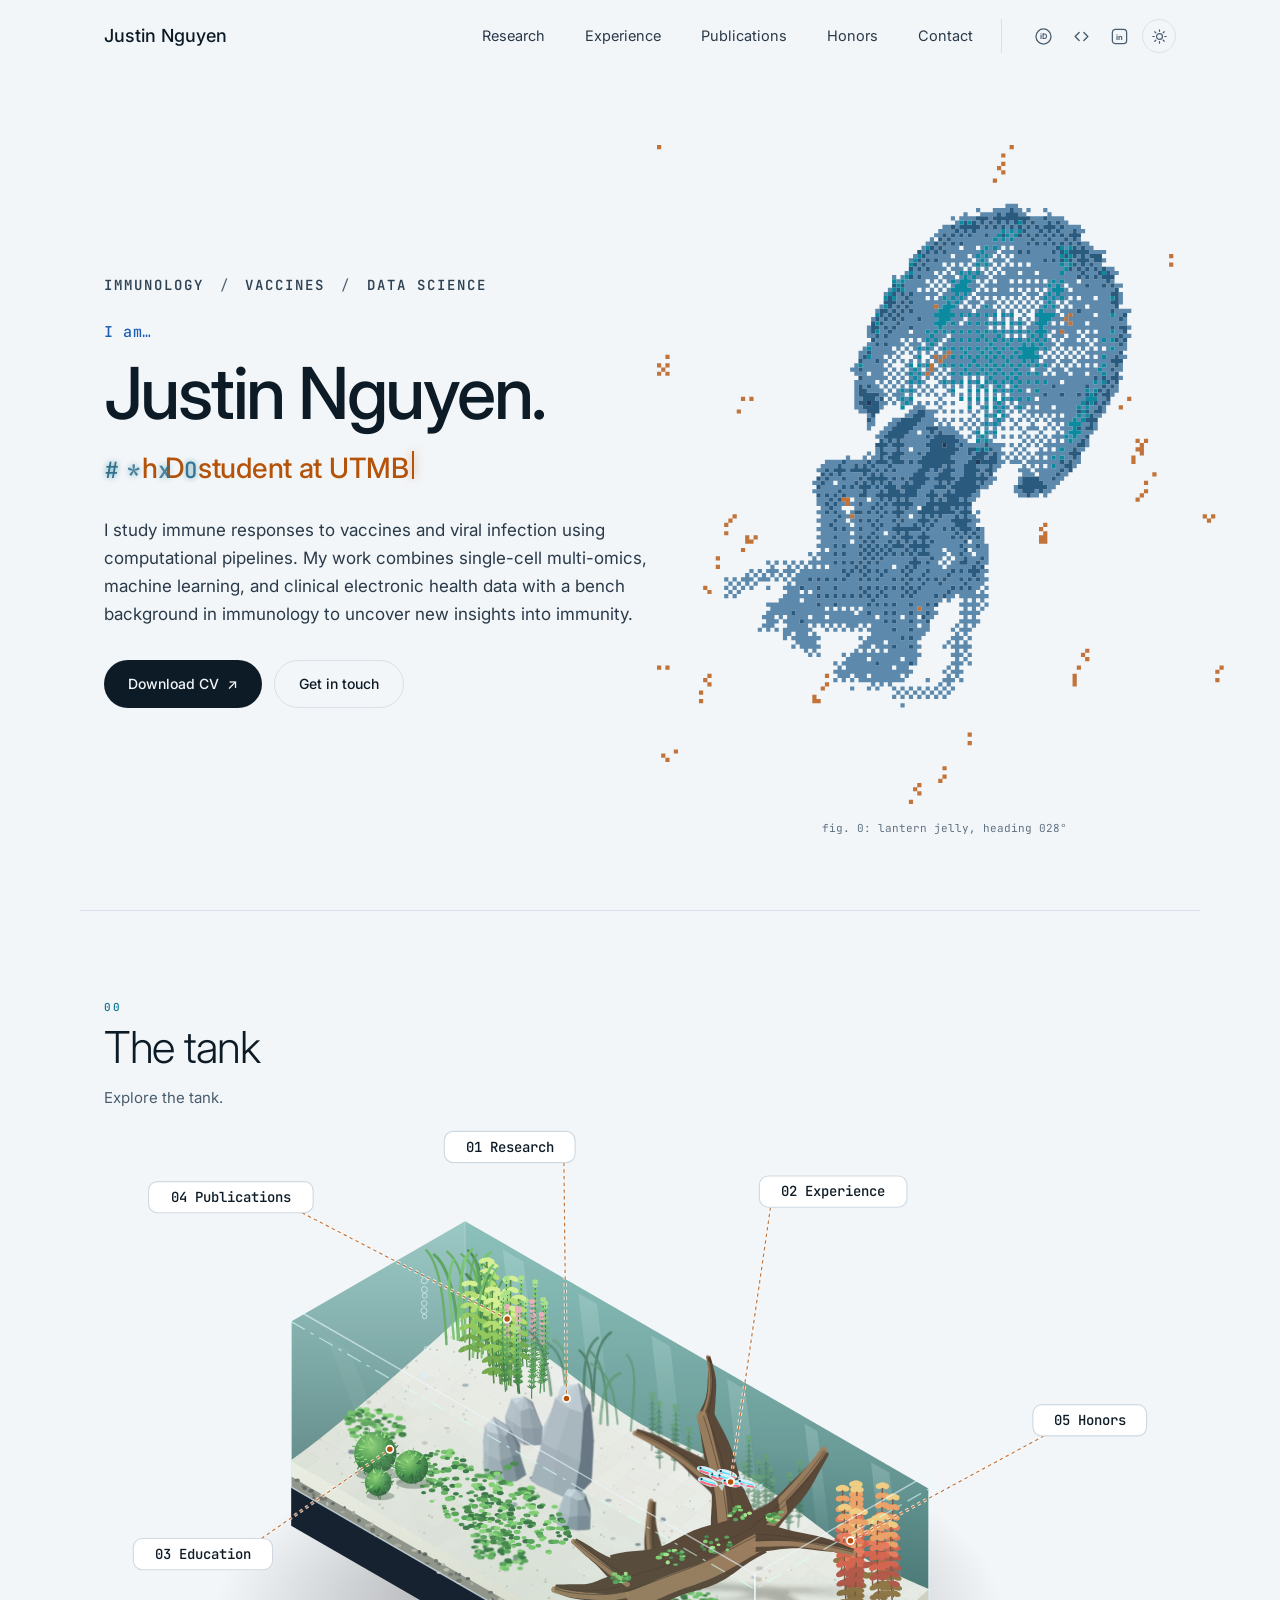
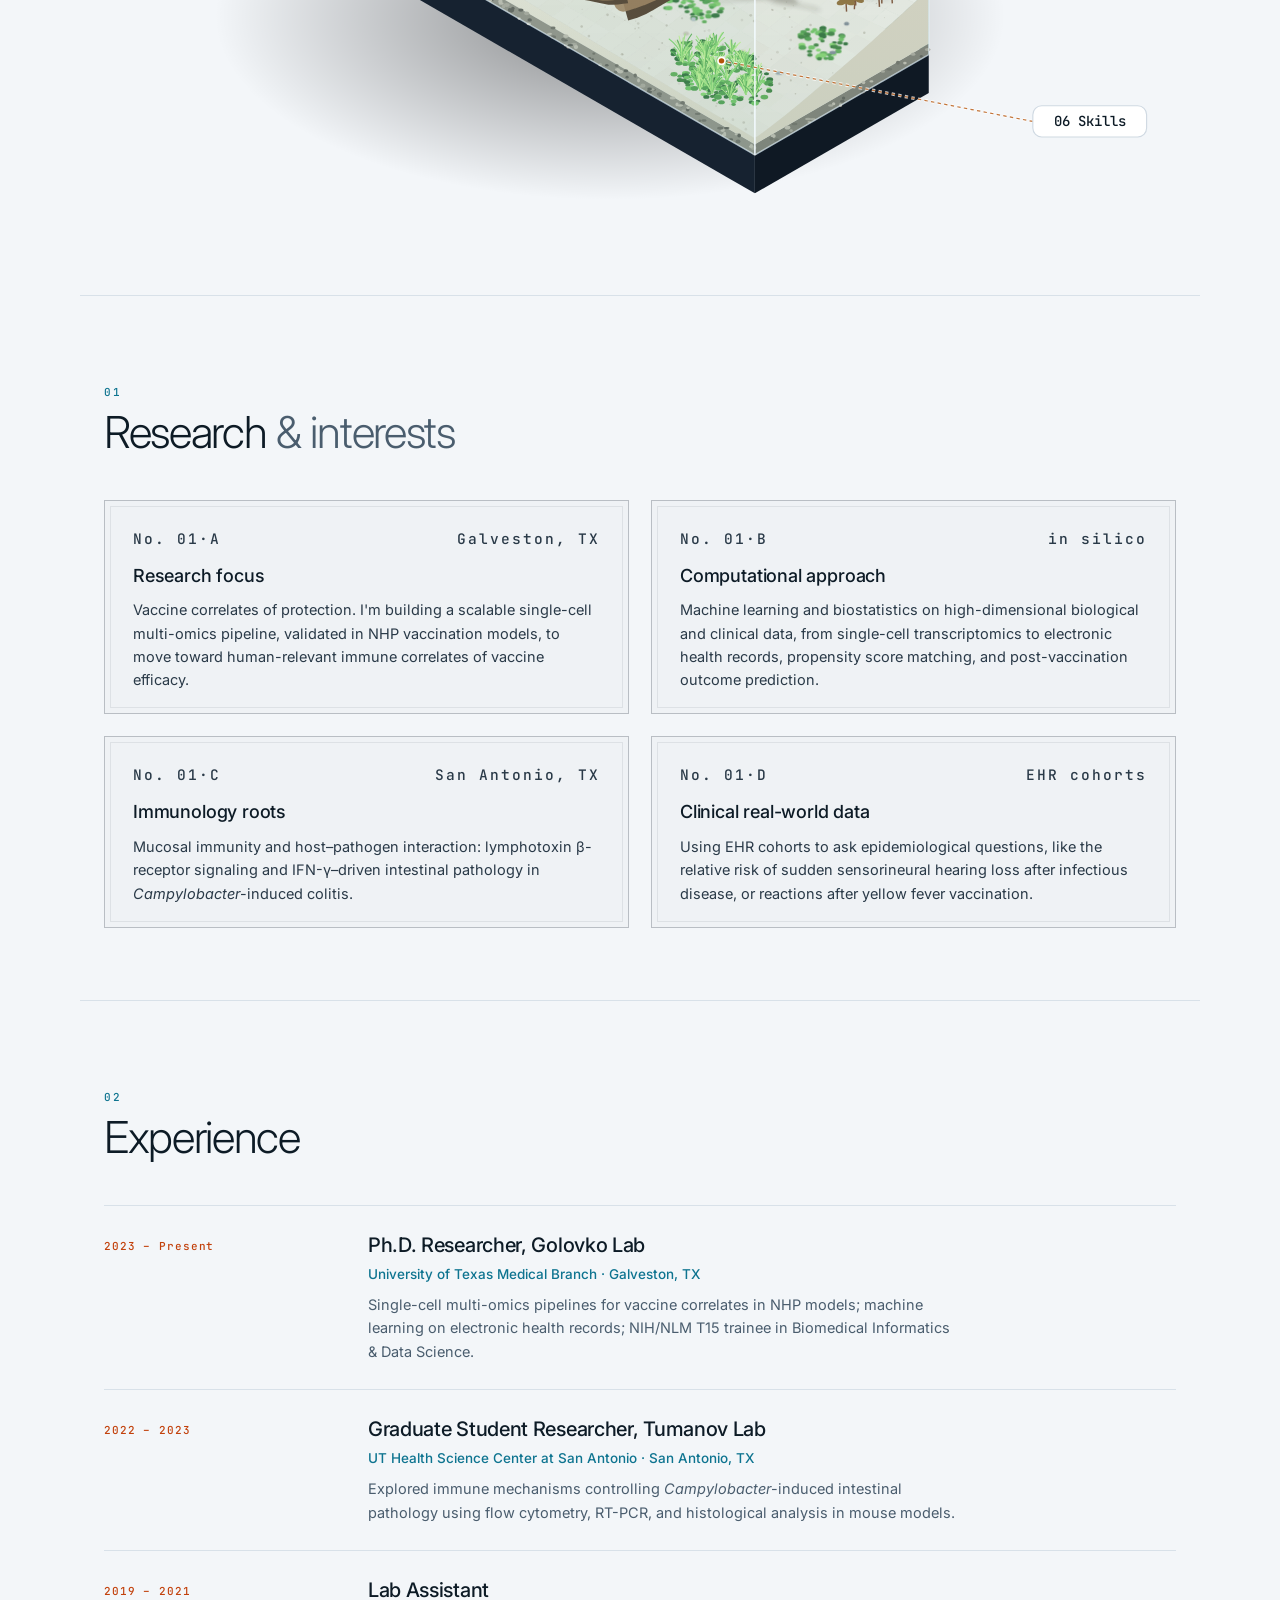
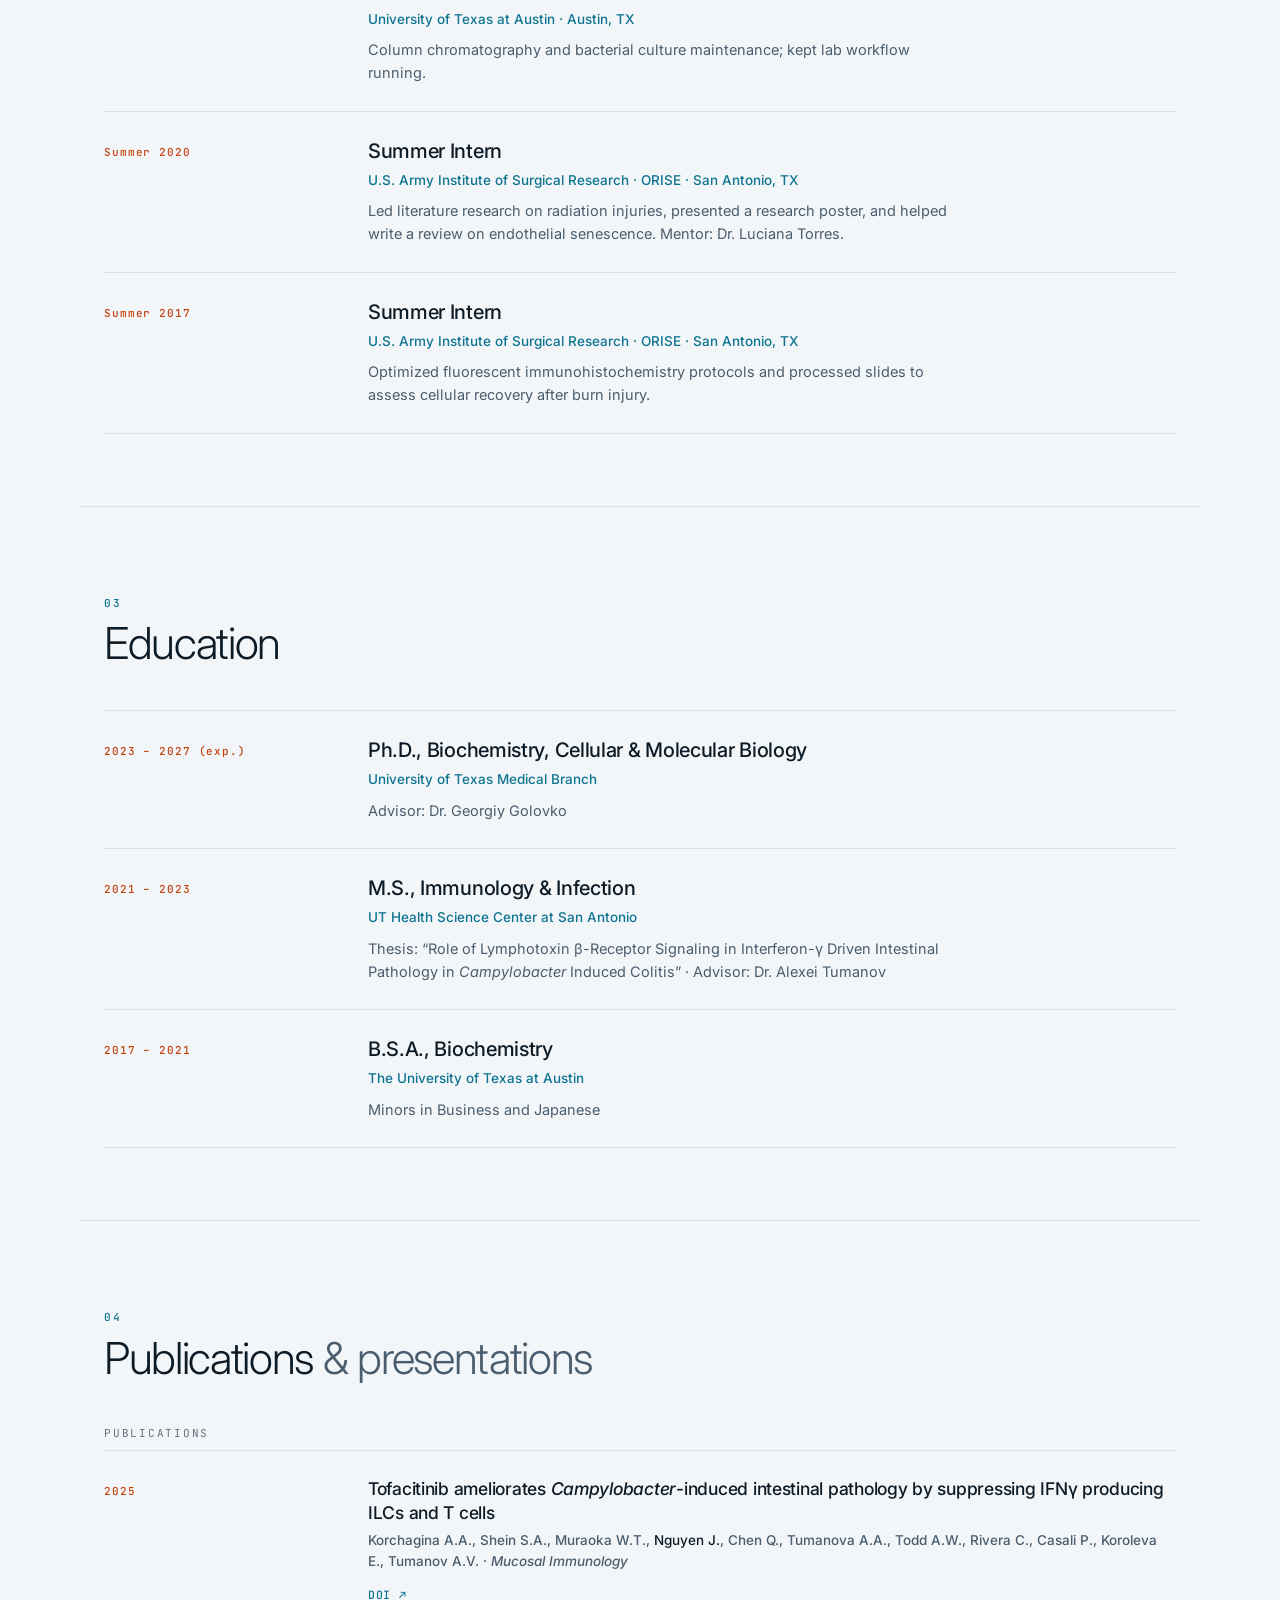
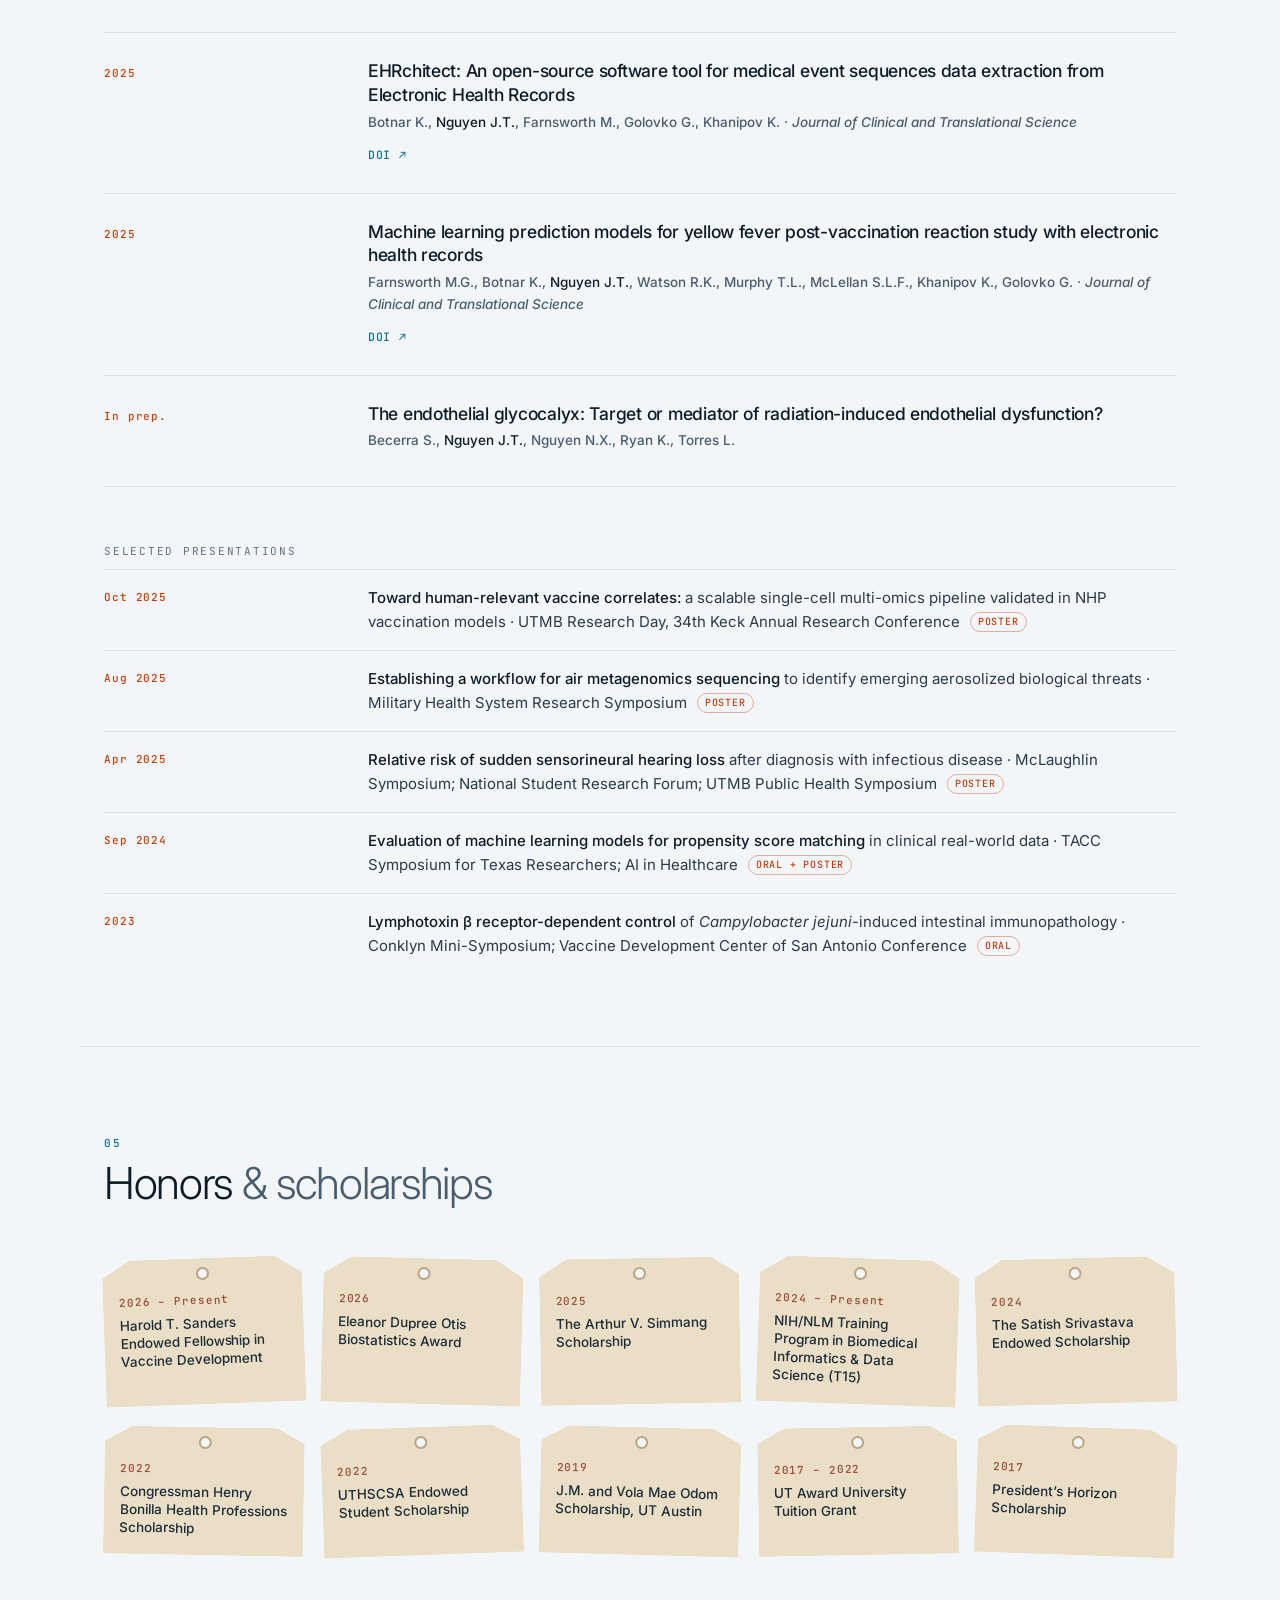
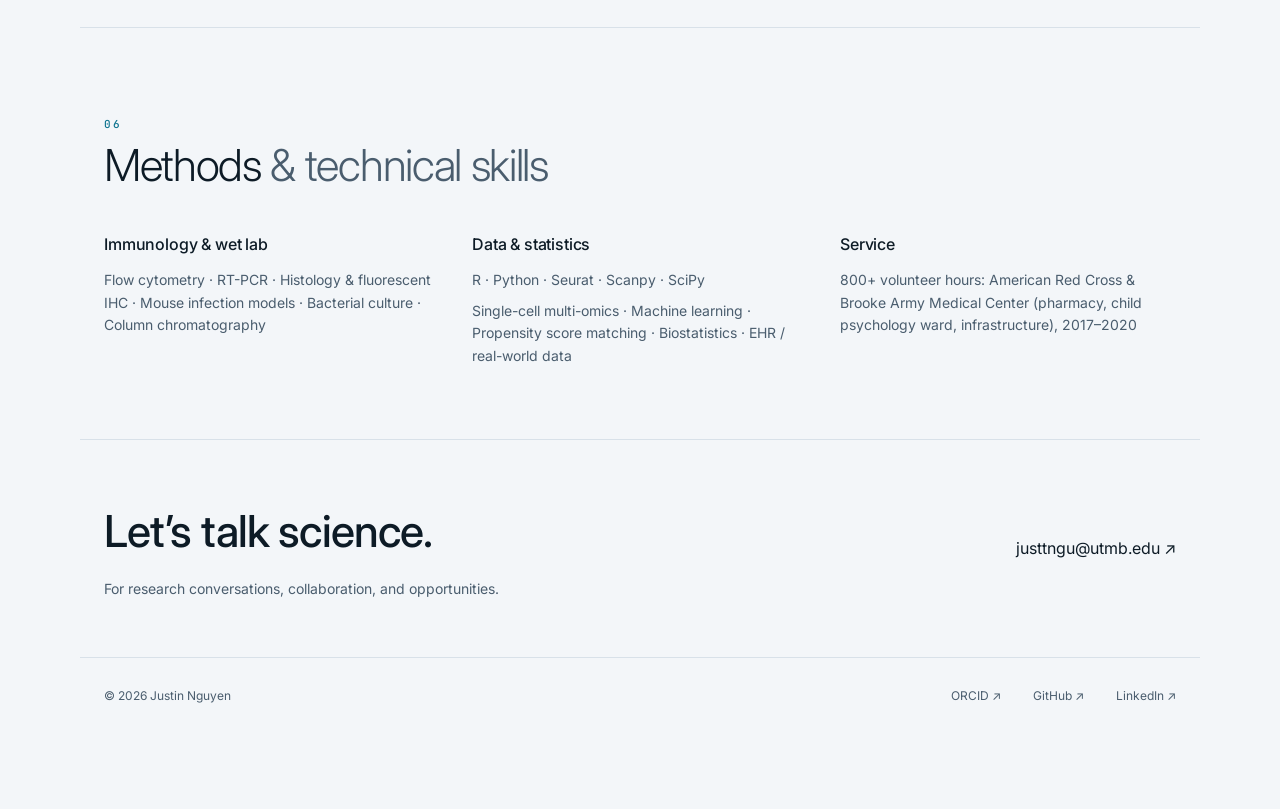
==== commit ea09cbaa: "New jellyfish: moon-jelly swim, glowing bell, styles that change with the role line The jellyfish no" ====
--- a/index.html
+++ b/index.html
@@ -22,7 +22,7 @@
   <!-- fonts load without blocking the first paint; text shows in a system font until they arrive -->
   <link rel="preload" as="style" href="https://fonts.googleapis.com/css2?family=Inter:wght@300;400;500;600&family=JetBrains+Mono:wght@400;500;600&display=swap" onload="this.onload=null;this.rel='stylesheet'">
   <noscript><link rel="stylesheet" href="https://fonts.googleapis.com/css2?family=Inter:wght@300;400;500;600&family=JetBrains+Mono:wght@400;500;600&display=swap"></noscript>
-  <link rel="stylesheet" href="assets/css/style.css?v=38">
+  <link rel="stylesheet" href="assets/css/style.css?v=39">
 </head>
 <body>
   <header class="site-header">
@@ -335,8 +335,9 @@
     <svg viewBox="0 0 24 24" aria-hidden="true"><path d="M12 18V6M6.5 11.5 12 6l5.5 5.5" fill="none" stroke="currentColor" stroke-width="1.8" stroke-linecap="round" stroke-linejoin="round"/></svg>
   </button>
 
-  <script src="assets/js/jellyfish.js?v=31"></script>
-  <script src="assets/js/typewriter.js?v=30"></script>
+  <script src="assets/js/jelly-styles.js?v=1"></script>
+  <script src="assets/js/jellyfish.js?v=32"></script>
+  <script src="assets/js/typewriter.js?v=31"></script>
   <script src="assets/js/aquarium.js?v=9"></script>
   <script src="assets/js/totop.js?v=2"></script>
   <script src="assets/js/theme.js?v=1"></script>
--- a/assets/css/style.css
+++ b/assets/css/style.css
@@ -213,7 +213,12 @@
 .hero-art { margin: 0; display: flex; flex-direction: column; align-items: center; }
 /* two stacked layers: translucent body + glowing rib lines */
 .ascii-stack { display: grid; contain: layout paint style; }   /* redraws stay inside this box */
-.ascii-stack > pre { grid-area: 1 / 1; min-height: 70em; min-width: 50.4em; }
+.ascii-stack > pre { grid-area: 1 / 1; min-height: 66em; min-width: 57.6em; }   /* 96 × 66 character grid */
+/* canvas styles (mosaic, dither, disco) draw over the same box; the text layers keep the size */
+.jelly-canvas { grid-area: 1 / 1; pointer-events: none; display: none; }
+.ascii-stack[data-style]:not([data-style="chars"]) .jelly-canvas,
+.ascii-stack[data-scramble] .jelly-canvas { display: block; }
+.ascii-stack[data-style]:not([data-style="chars"]) > pre { visibility: hidden; }
 .ascii {
   margin: 0;
   font-family: var(--mono);
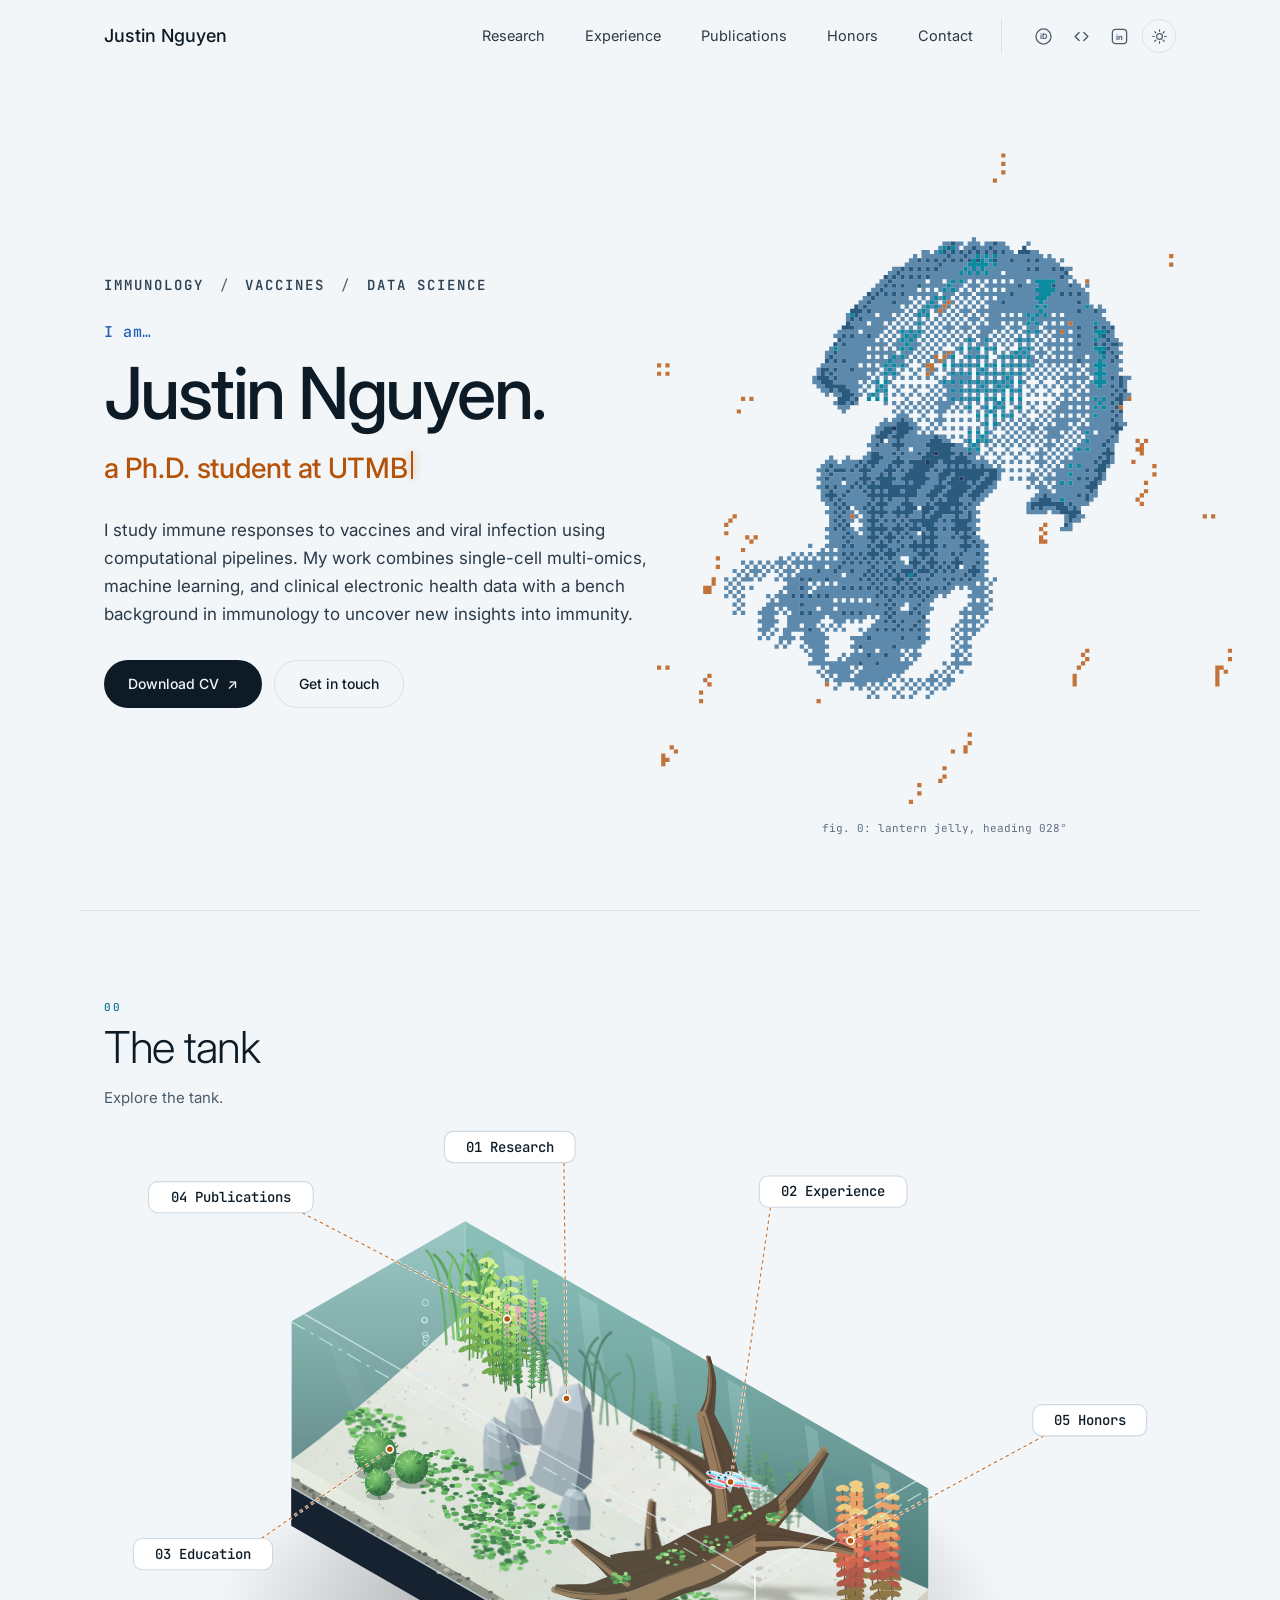
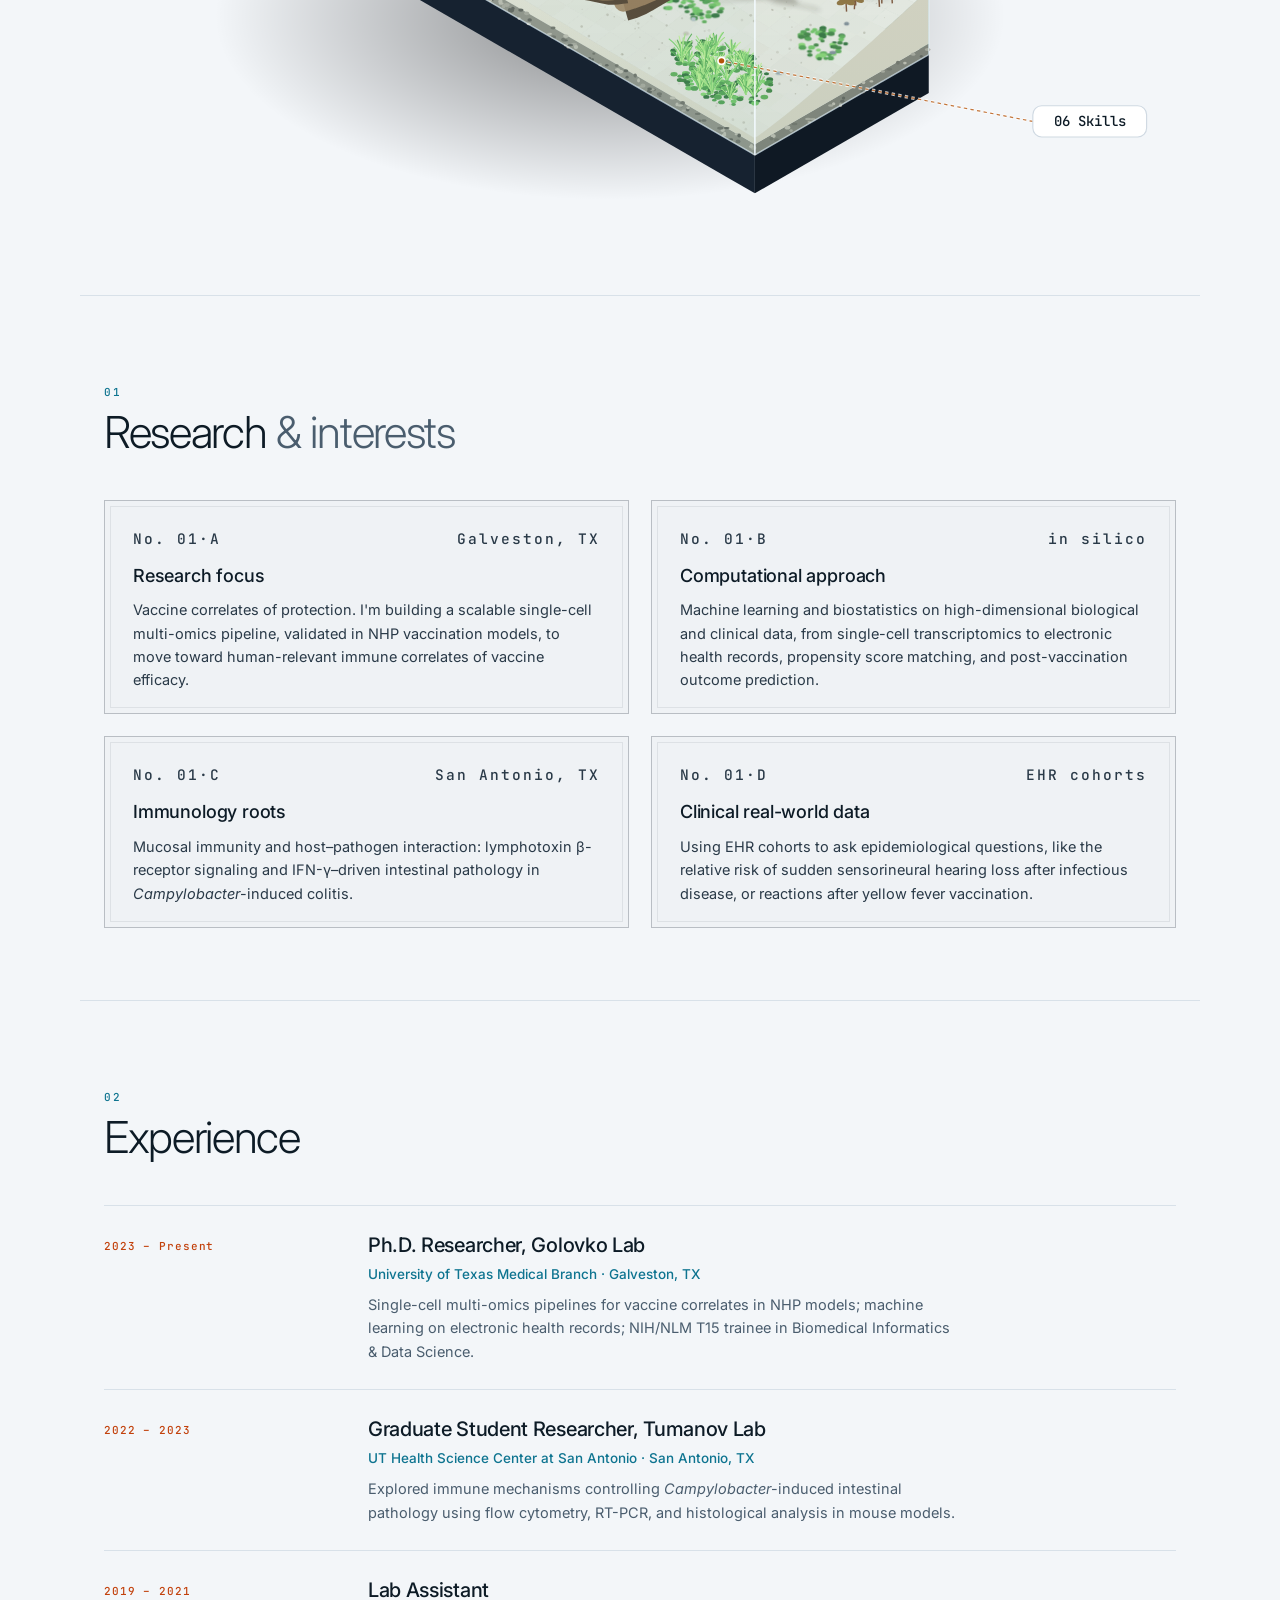
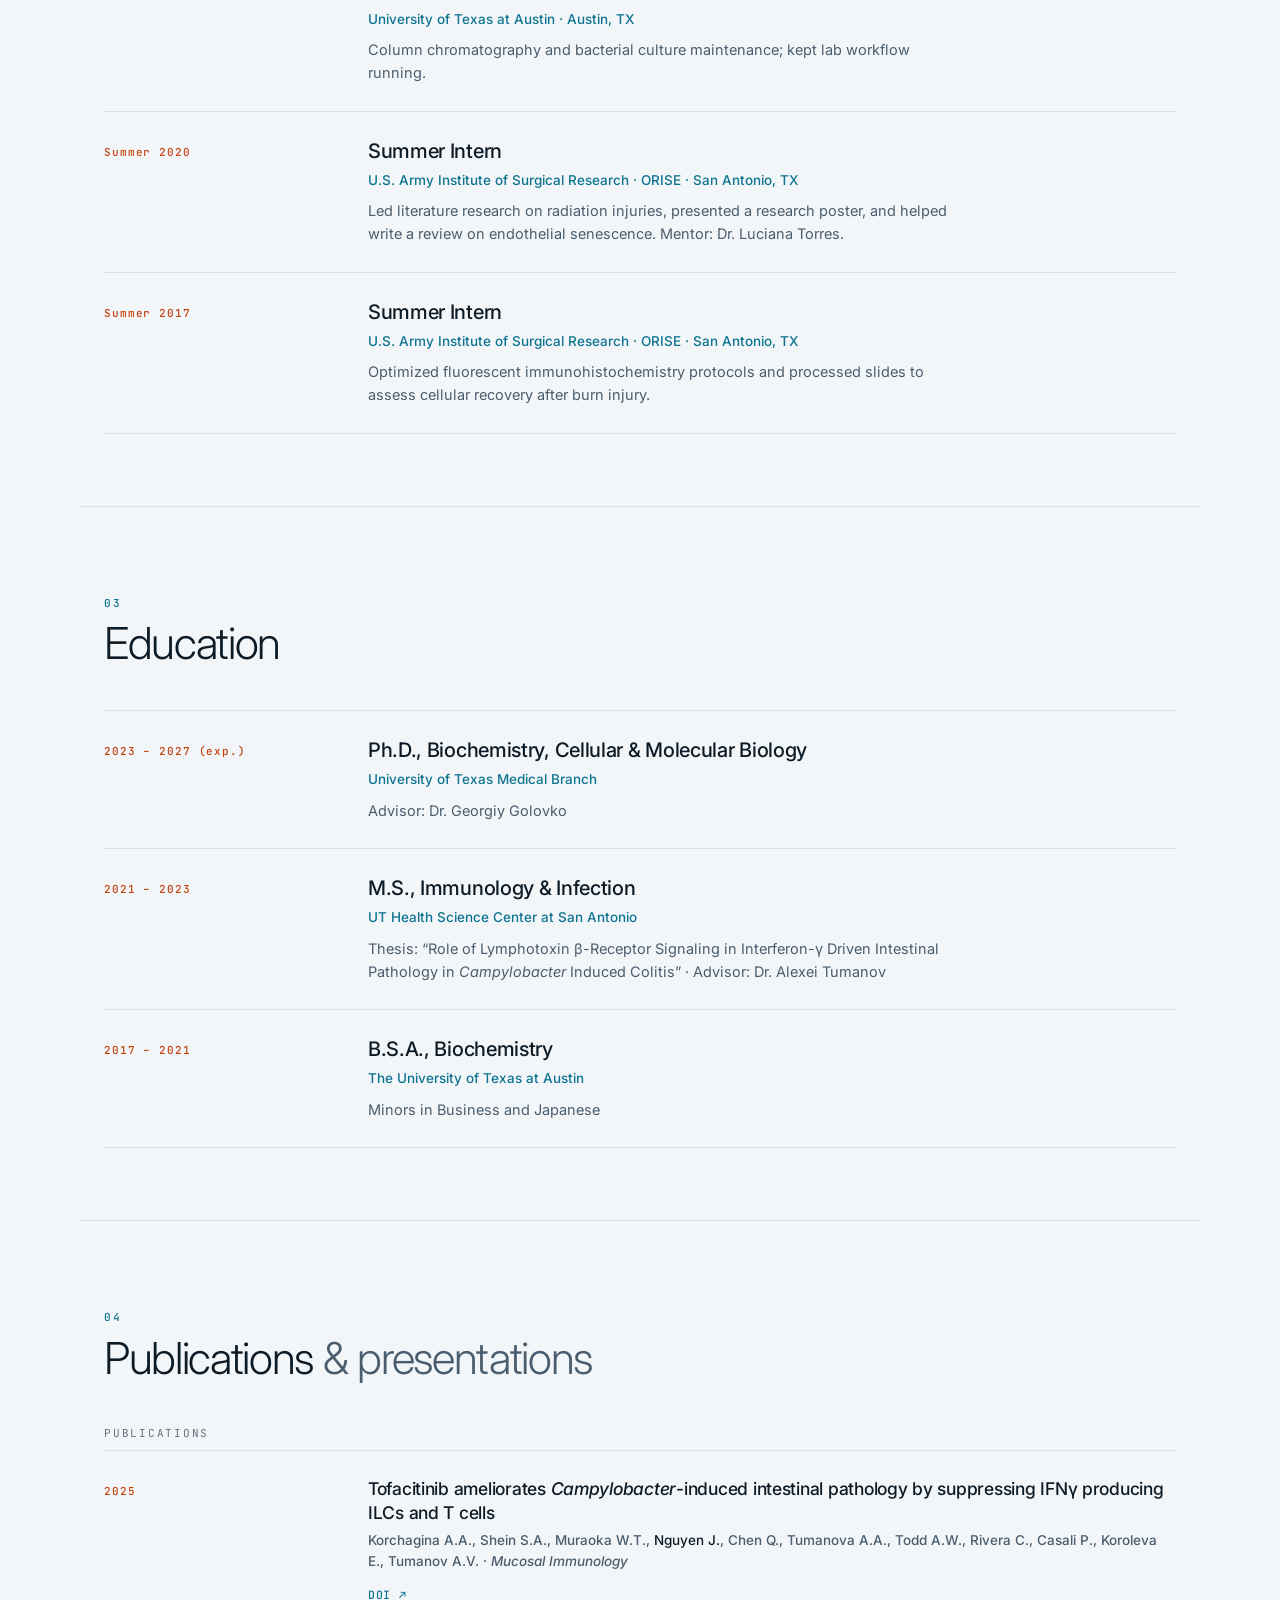
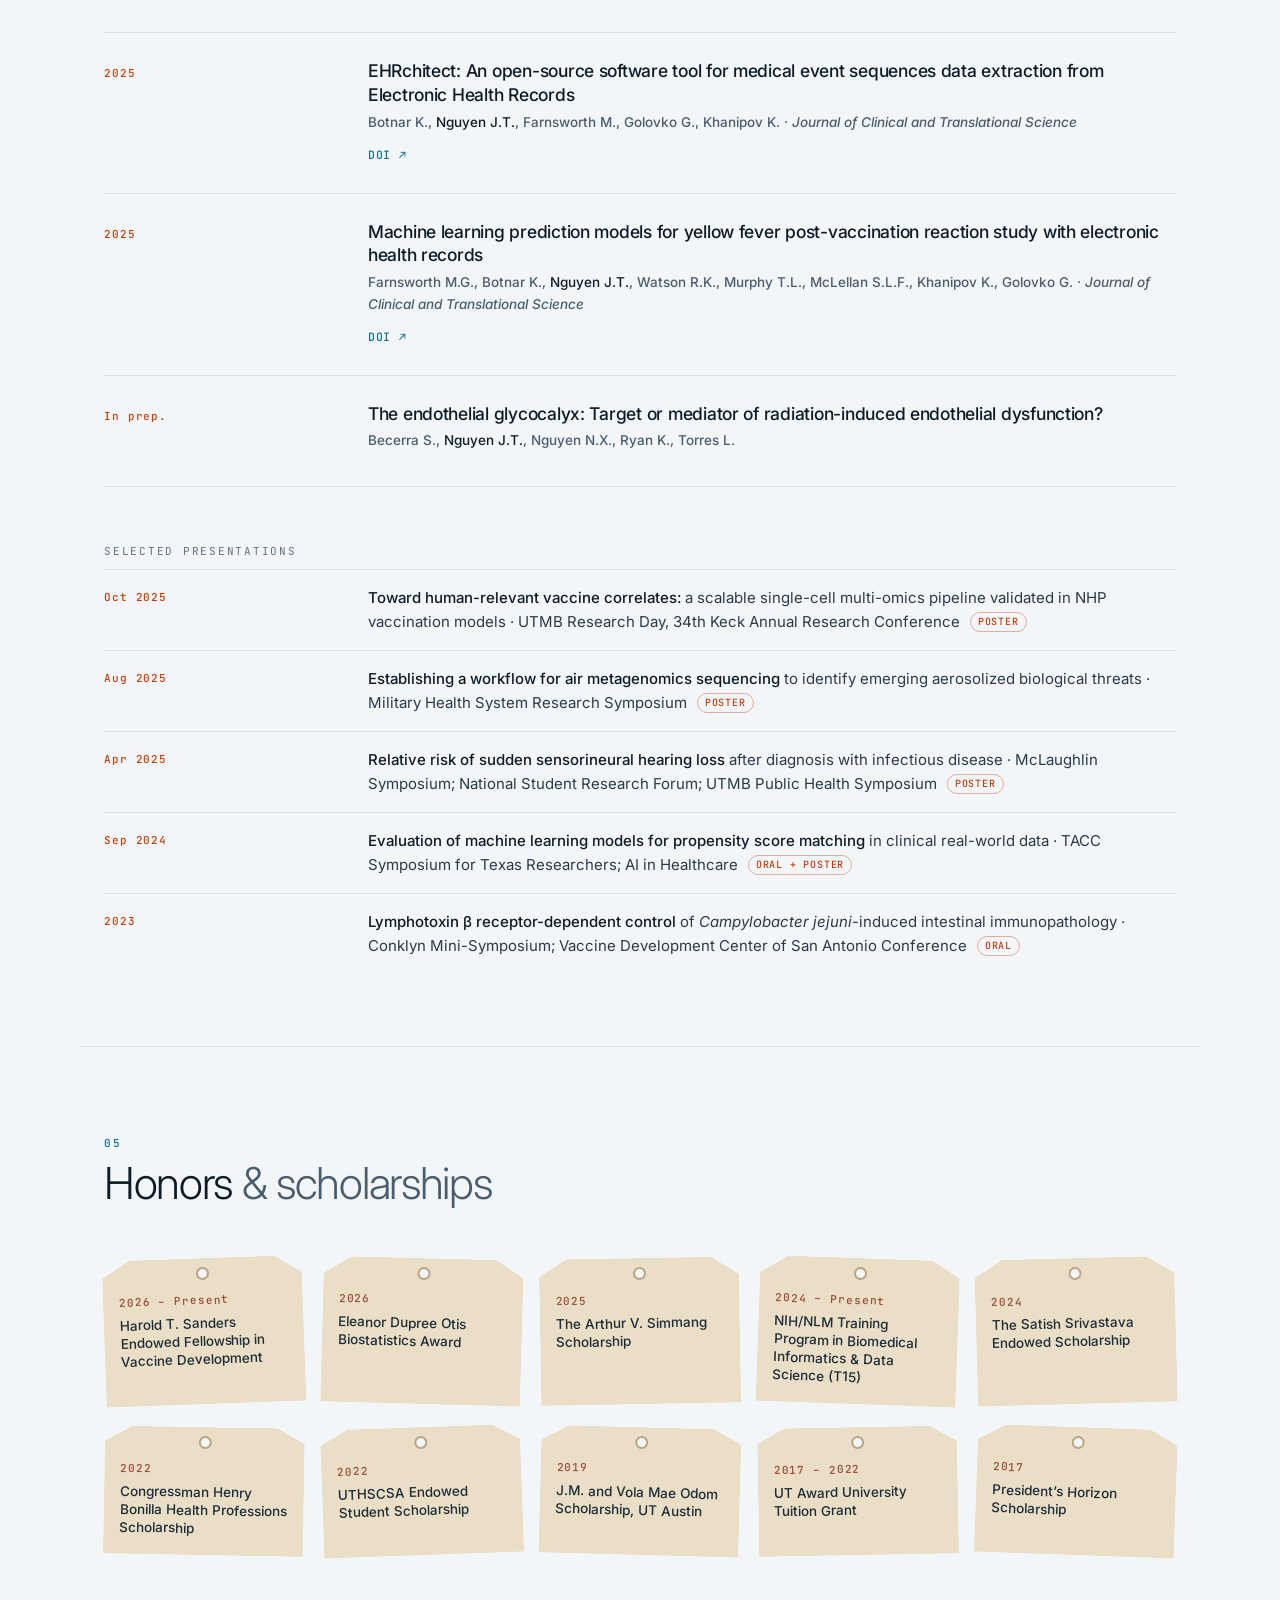
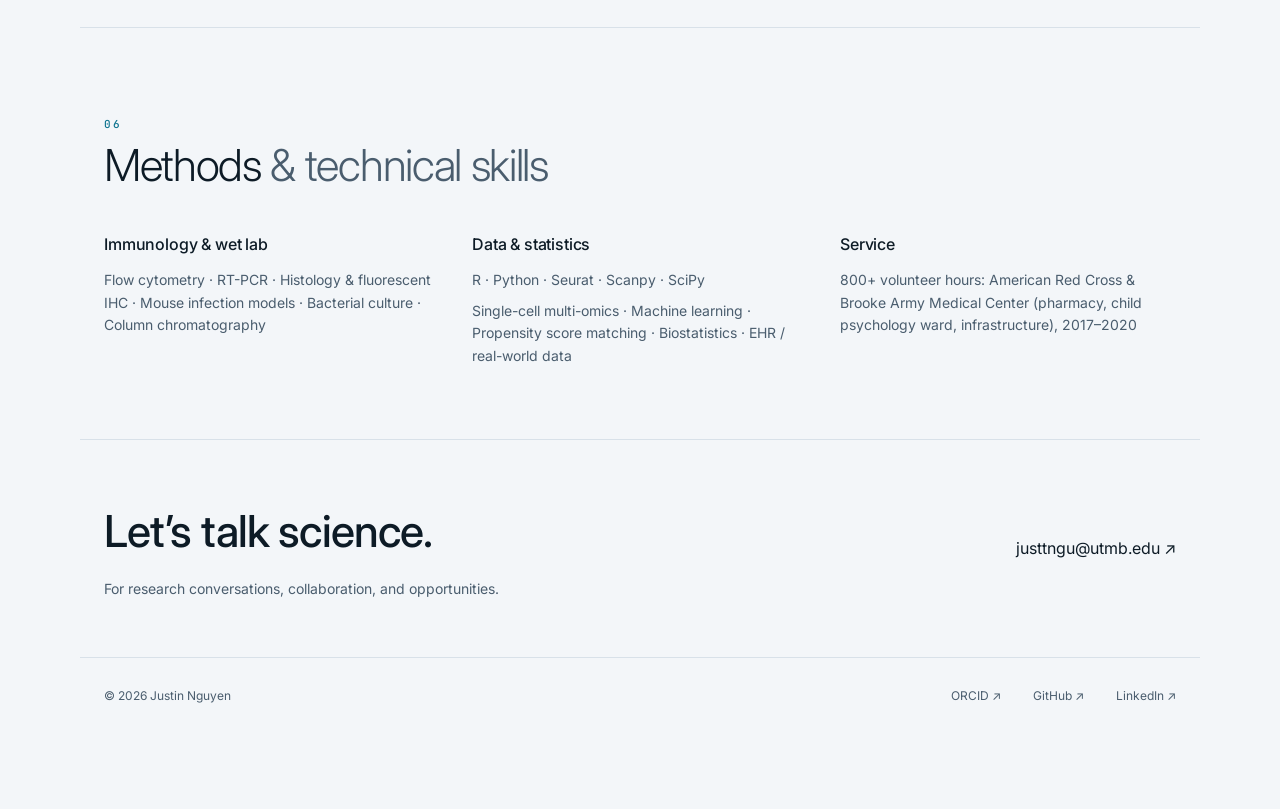
==== commit f18cd12f: "Loading, accessibility and polish pass - Loading placeholders only show when scripts can run, and st" ====
--- a/index.html
+++ b/index.html
@@ -6,6 +6,18 @@
   <title>Justin Nguyen | Immunology & Data Science</title>
   <meta name="description" content="Justin Nguyen, Ph.D. student at UTMB working at the intersection of immunology, vaccine research, and data science.">
   <meta name="color-scheme" content="dark light">
+  <!-- browser toolbar colour on phones follows the theme -->
+  <meta name="theme-color" content="#0a131c" media="(prefers-color-scheme: dark)">
+  <meta name="theme-color" content="#f3f6f9" media="(prefers-color-scheme: light)">
+  <link rel="canonical" href="https://justwhen.github.io/">
+  <!-- link previews (Slack, LinkedIn, iMessage, X) -->
+  <meta property="og:type" content="website">
+  <meta property="og:url" content="https://justwhen.github.io/">
+  <meta property="og:title" content="Justin Nguyen | Immunology & Data Science">
+  <meta property="og:description" content="Ph.D. student at UTMB working at the intersection of immunology, vaccine research, and data science.">
+  <meta name="twitter:card" content="summary">
+  <!-- inline icon: no extra request (and no 404 for /favicon.ico) -->
+  <link rel="icon" href="data:image/svg+xml,%3Csvg xmlns='http://www.w3.org/2000/svg' viewBox='0 0 32 32'%3E%3Crect width='32' height='32' rx='7' fill='%230a131c'/%3E%3Cpath d='M6 17c0-6 4.5-10 10-10s10 4 10 10c-2.2-1-3.6-1-5 0-1.6-1-3.4-1-5 0-1.6-1-3.4-1-5 0-1.4-1-2.8-1-5 0z' fill='%23a9c6f5'/%3E%3Ccircle cx='16' cy='13' r='2.6' fill='%23f4c977'/%3E%3Cpath d='M11 19v6M16 19v7M21 19v6' stroke='%238af2ff' stroke-width='1.6' stroke-linecap='round'/%3E%3C/svg%3E">
   <!-- pick the theme before anything paints: saved choice, else the visitor's system setting -->
   <script>
     (function () {
@@ -15,6 +27,7 @@
       if (q === 'light' || q === 'dark') t = q;
       if (t !== 'light' && t !== 'dark') t = window.matchMedia('(prefers-color-scheme: light)').matches ? 'light' : 'dark';
       document.documentElement.setAttribute('data-theme', t);
+      document.documentElement.classList.add('js');   // scripts can run: loading placeholders are worth showing
     })();
   </script>
   <link rel="preconnect" href="https://fonts.googleapis.com">
@@ -22,9 +35,10 @@
   <!-- fonts load without blocking the first paint; text shows in a system font until they arrive -->
   <link rel="preload" as="style" href="https://fonts.googleapis.com/css2?family=Inter:wght@300;400;500;600&family=JetBrains+Mono:wght@400;500;600&display=swap" onload="this.onload=null;this.rel='stylesheet'">
   <noscript><link rel="stylesheet" href="https://fonts.googleapis.com/css2?family=Inter:wght@300;400;500;600&family=JetBrains+Mono:wght@400;500;600&display=swap"></noscript>
-  <link rel="stylesheet" href="assets/css/style.css?v=39">
+  <link rel="stylesheet" href="assets/css/style.css?v=40">
 </head>
 <body>
+  <a class="skip-link" href="#top">Skip to content</a>
   <header class="site-header">
     <div class="wrap header-inner">
       <a class="brand" href="#top">Justin Nguyen</a>
@@ -53,7 +67,7 @@
     </div>
   </header>
 
-  <main id="top">
+  <main id="top" tabindex="-1">
     <!-- ───────────────────────── HERO ───────────────────────── -->
     <section class="hero wrap">
       <div class="hero-text">
@@ -70,7 +84,7 @@
           data with a bench background in immunology to uncover new insights into immunity.
         </p>
         <div class="hero-actions">
-          <a class="btn" href="assets/Justin_Nguyen_CV.pdf" target="_blank" rel="noopener">Download CV <span aria-hidden="true">↗</span></a>
+          <a class="btn" href="assets/Justin_Nguyen_CV.pdf" target="_blank" rel="noopener" title="PDF, 223 KB · opens in a new tab" aria-label="Download CV (PDF, 223 KB, opens in a new tab)">Download CV <span aria-hidden="true">↗</span></a>
           <a class="btn btn-ghost" href="#contact">Get in touch</a>
         </div>
       </div>
@@ -335,8 +349,8 @@
     <svg viewBox="0 0 24 24" aria-hidden="true"><path d="M12 18V6M6.5 11.5 12 6l5.5 5.5" fill="none" stroke="currentColor" stroke-width="1.8" stroke-linecap="round" stroke-linejoin="round"/></svg>
   </button>
 
-  <script src="assets/js/jelly-styles.js?v=1"></script>
-  <script src="assets/js/jellyfish.js?v=32"></script>
+  <script src="assets/js/jelly-styles.js?v=2"></script>
+  <script src="assets/js/jellyfish.js?v=33"></script>
   <script src="assets/js/typewriter.js?v=31"></script>
   <script src="assets/js/aquarium.js?v=9"></script>
   <script src="assets/js/totop.js?v=2"></script>
--- a/assets/css/style.css
+++ b/assets/css/style.css
@@ -423,15 +423,40 @@
 
 /* ── skeleton placeholders: shown only while a piece hasn't drawn yet ── */
 @keyframes skel-shimmer { from { background-position: 120% 0; } to { background-position: -20% 0; } }
-.ascii-stack:has(> #jelly-body:empty),
-#tank:empty {
+/* only when scripts can run (html.js) — otherwise there is nothing coming to fill them.
+   The shimmer stops after ~13 s, so a stalled or failed load settles into a calm placeholder
+   instead of pulsing forever. */
+.js .ascii-stack:has(> #jelly-body:empty),
+.js #tank:empty {
   border-radius: 18px;
   background:
     linear-gradient(100deg, transparent 30%, rgba(var(--edge-rgb), 0.07) 50%, transparent 70%) 0 0 / 220% 100% no-repeat,
     rgba(var(--edge-rgb), 0.035);
-  animation: skel-shimmer 1.6s ease-in-out infinite;
-}
-.ascii-stack:has(> #jelly-body:empty) { border-radius: 48% 48% 26% 26% / 34% 34% 22% 22%; }   /* a soft dome, hinting at the jellyfish */
+  animation: skel-shimmer 1.6s ease-in-out 8;
+}
+/* no scripts at all: drop the purely decorative jellyfish and the interactive map, rather than
+   leave large empty boxes; the text and every link still work */
+html:not(.js) .hero-art,
+html:not(.js) .tank-section { display: none; }
+.js .ascii-stack:has(> #jelly-body:empty) { border-radius: 48% 48% 26% 26% / 34% 34% 22% 22%; }   /* a soft dome, hinting at the jellyfish */
+
+/* ── keyboard & touch ── */
+/* skip link: hidden until focused with Tab, then jumps past the header to the content */
+.skip-link {
+  position: absolute; left: 16px; top: -100px; z-index: 100;
+  padding: 10px 16px; border-radius: 10px;
+  background: var(--accent); color: var(--bg); font-weight: 600; text-decoration: none;
+}
+.skip-link:focus { top: 12px; }
+main:focus { outline: none; }
+/* a clear focus ring on everything you can reach with the keyboard (mouse clicks don't show it) */
+a:focus-visible, button:focus-visible, [tabindex]:focus-visible, summary:focus-visible {
+  outline: 2px solid var(--accent); outline-offset: 3px; border-radius: 6px;
+}
+/* on touch screens, give the small header icons a 44 px tap area (the recommended minimum) */
+@media (pointer: coarse) {
+  .profiles a, .theme-toggle { width: 44px; height: 44px; }
+}
 
 /* ── responsive ── */
 @media (max-width: 900px) {
@@ -456,5 +481,5 @@
 @media (prefers-reduced-motion: reduce) {
   html { scroll-behavior: auto; }
   .caret { animation: none; }
-  .aq-sway, .aq-ray, .aq-ripple, #tank:empty, .ascii-stack:has(> #jelly-body:empty) { animation: none; }
-}
+  .aq-sway, .aq-ray, .aq-ripple, .js #tank:empty, .js .ascii-stack:has(> #jelly-body:empty) { animation: none; }
+}
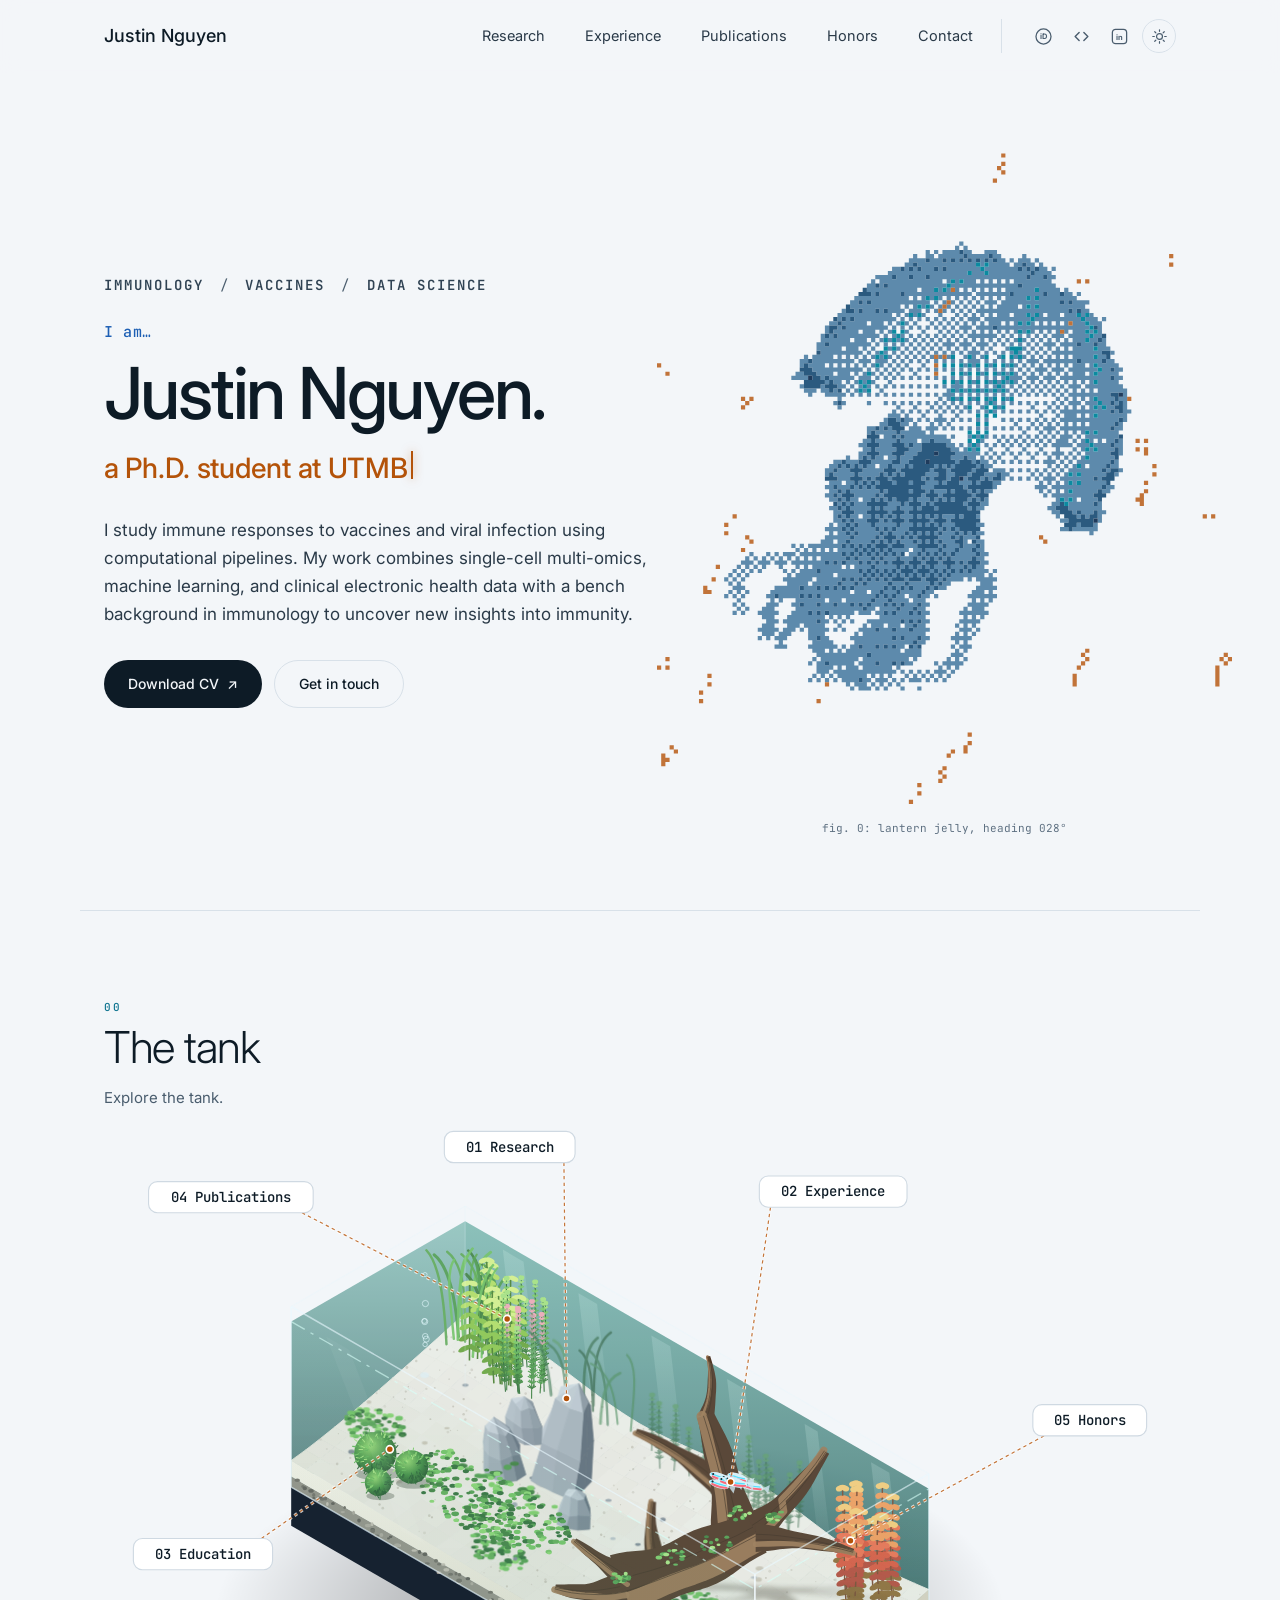
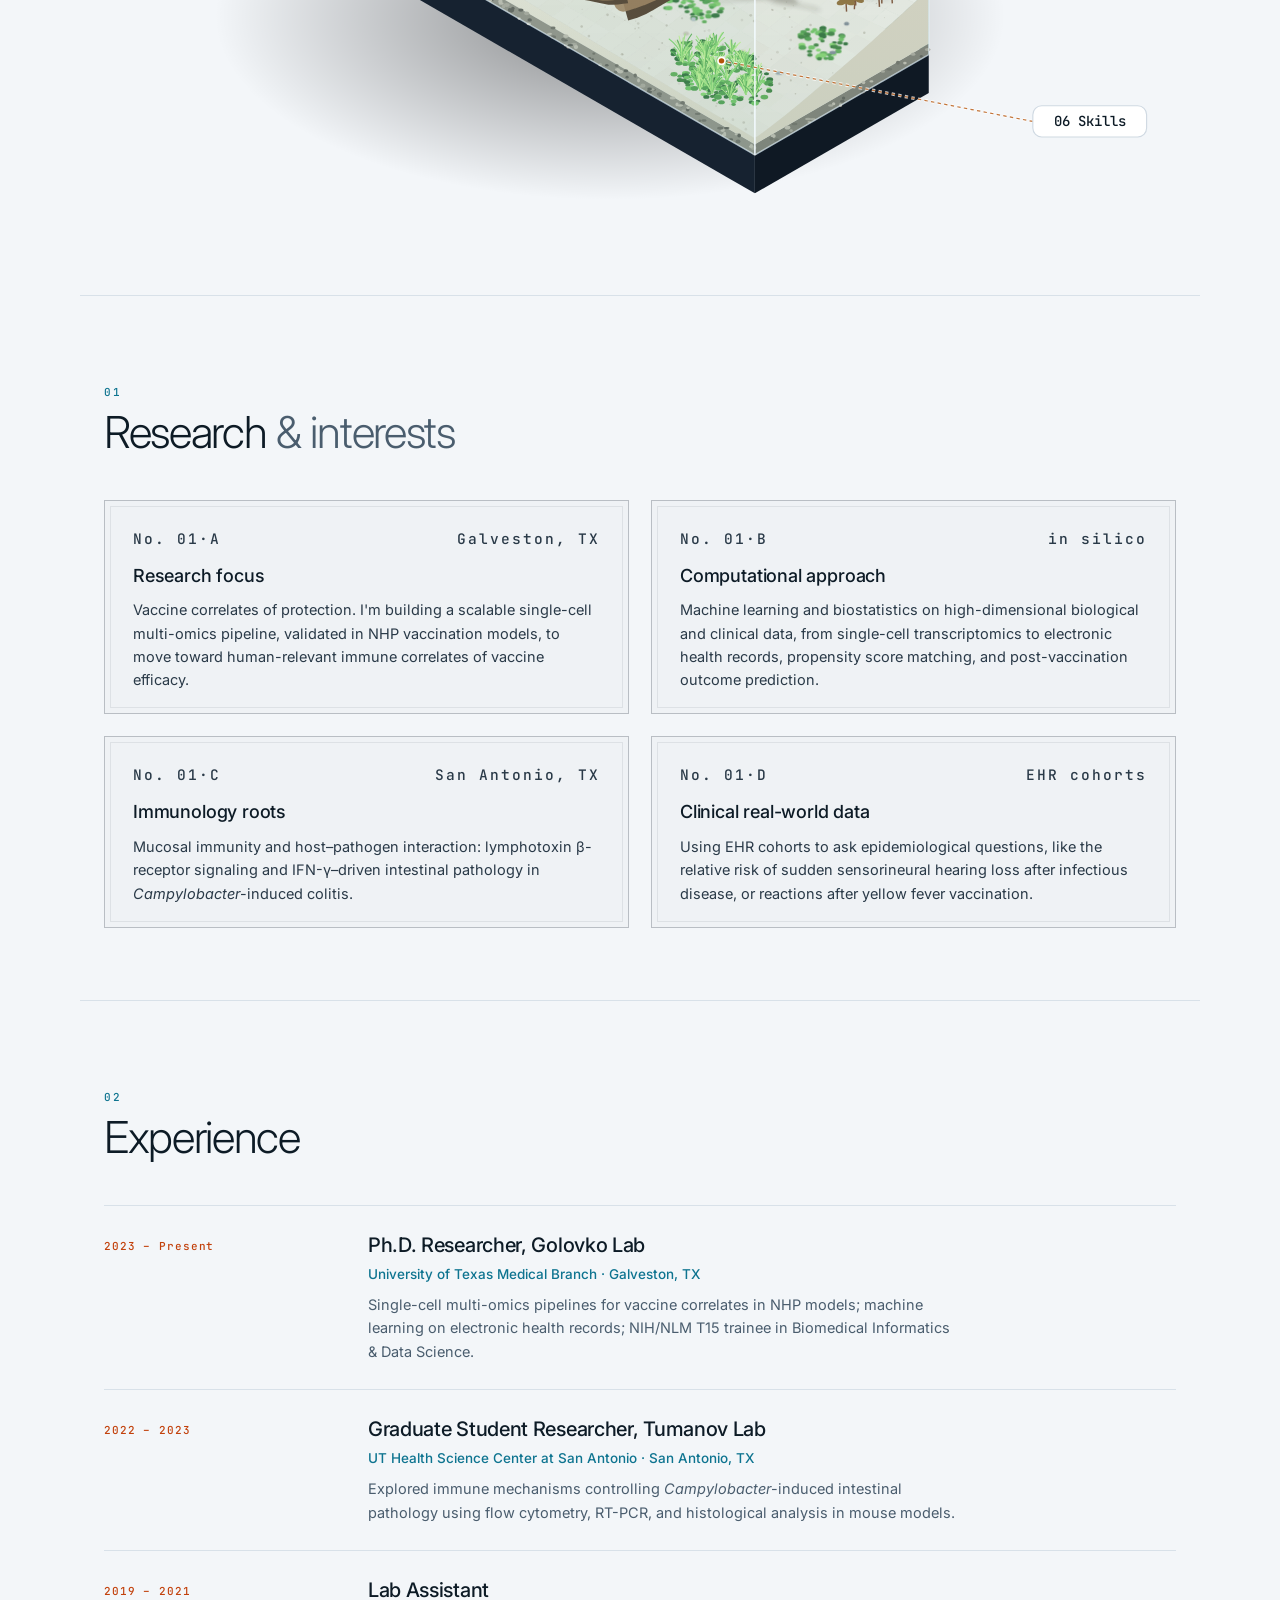
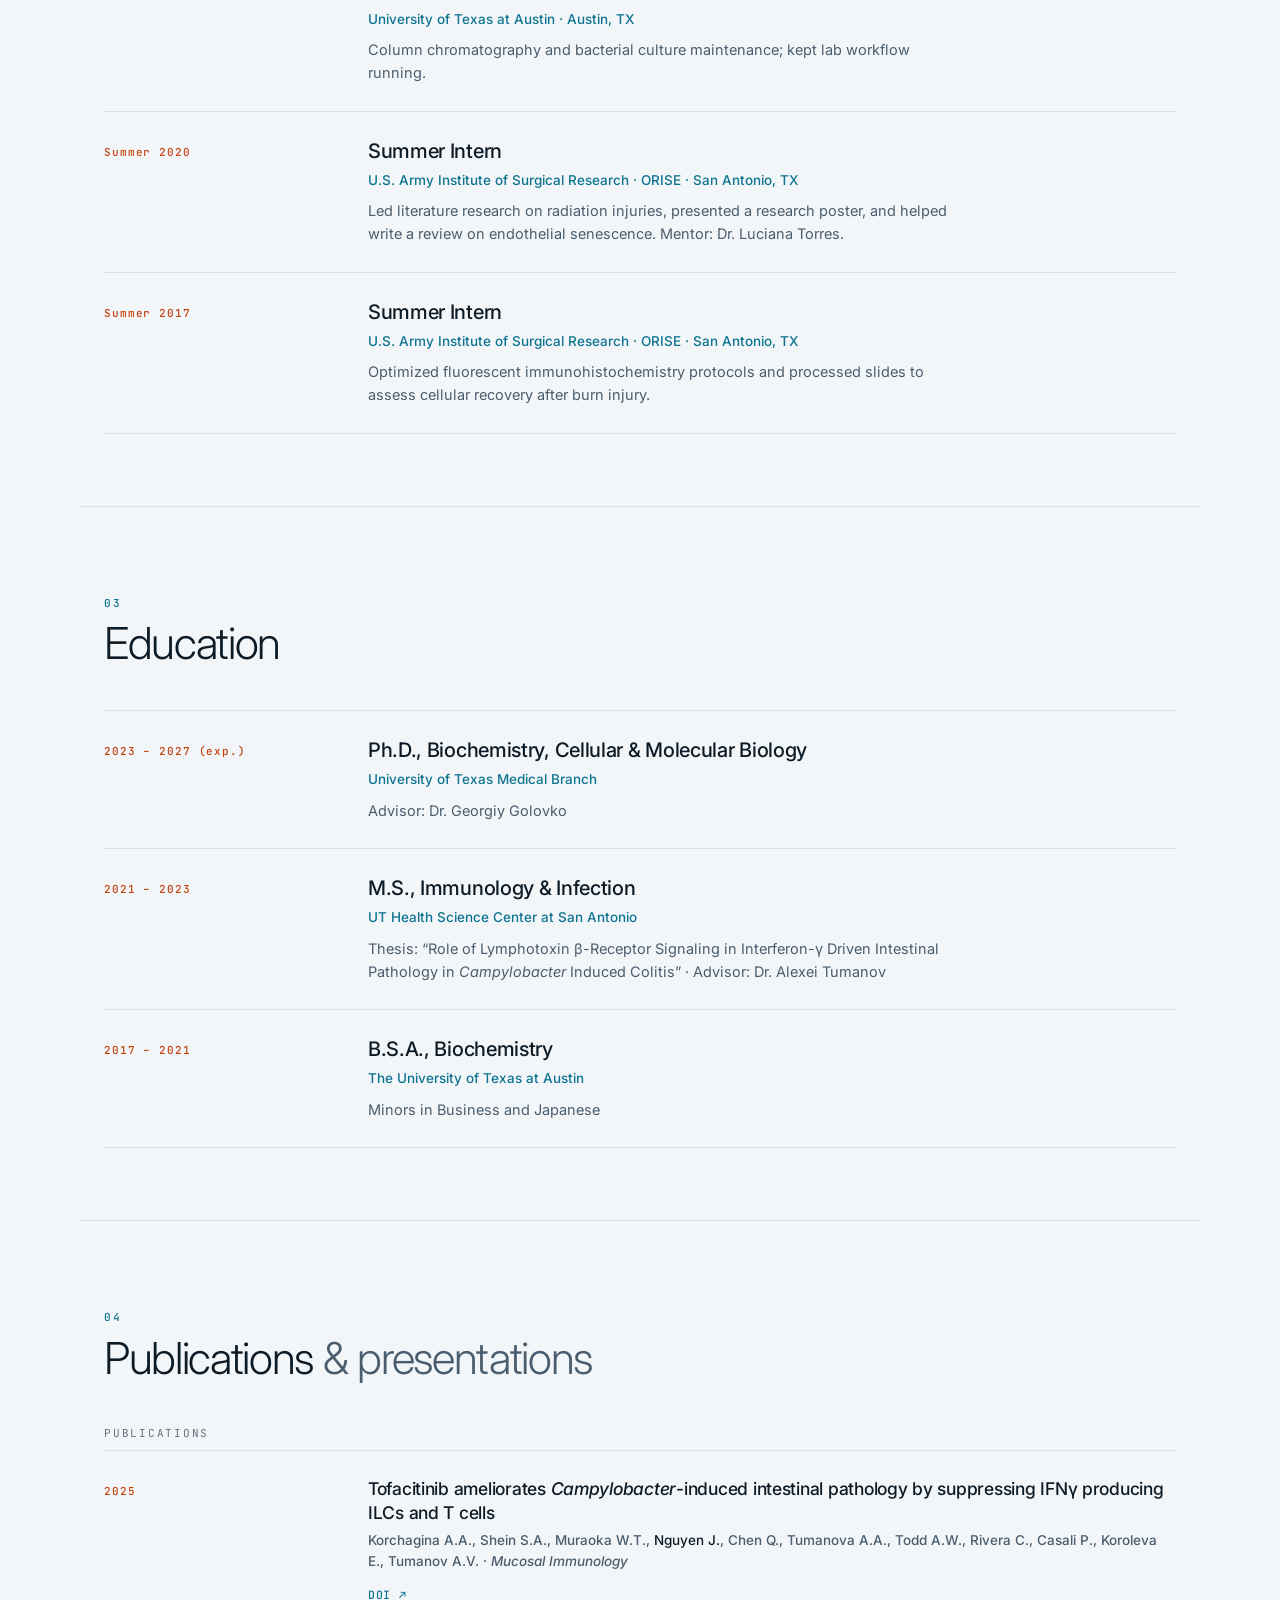
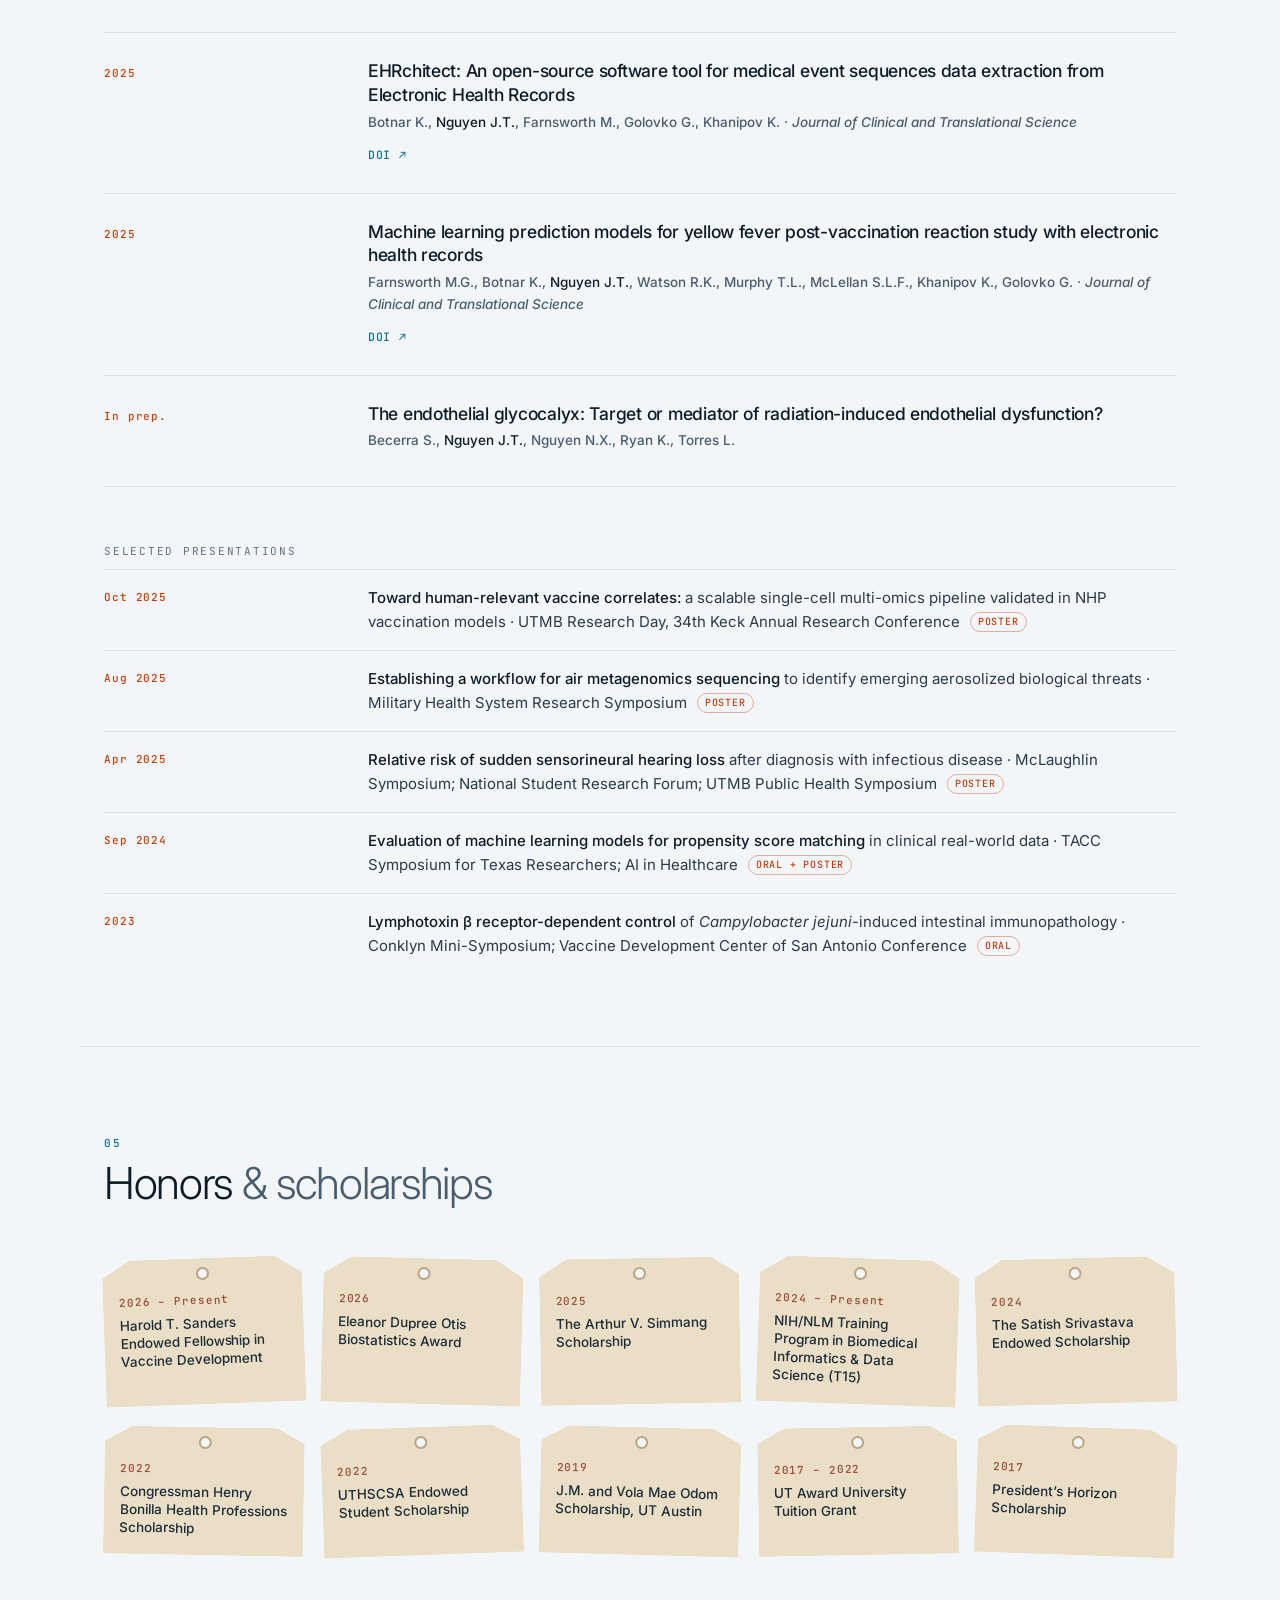
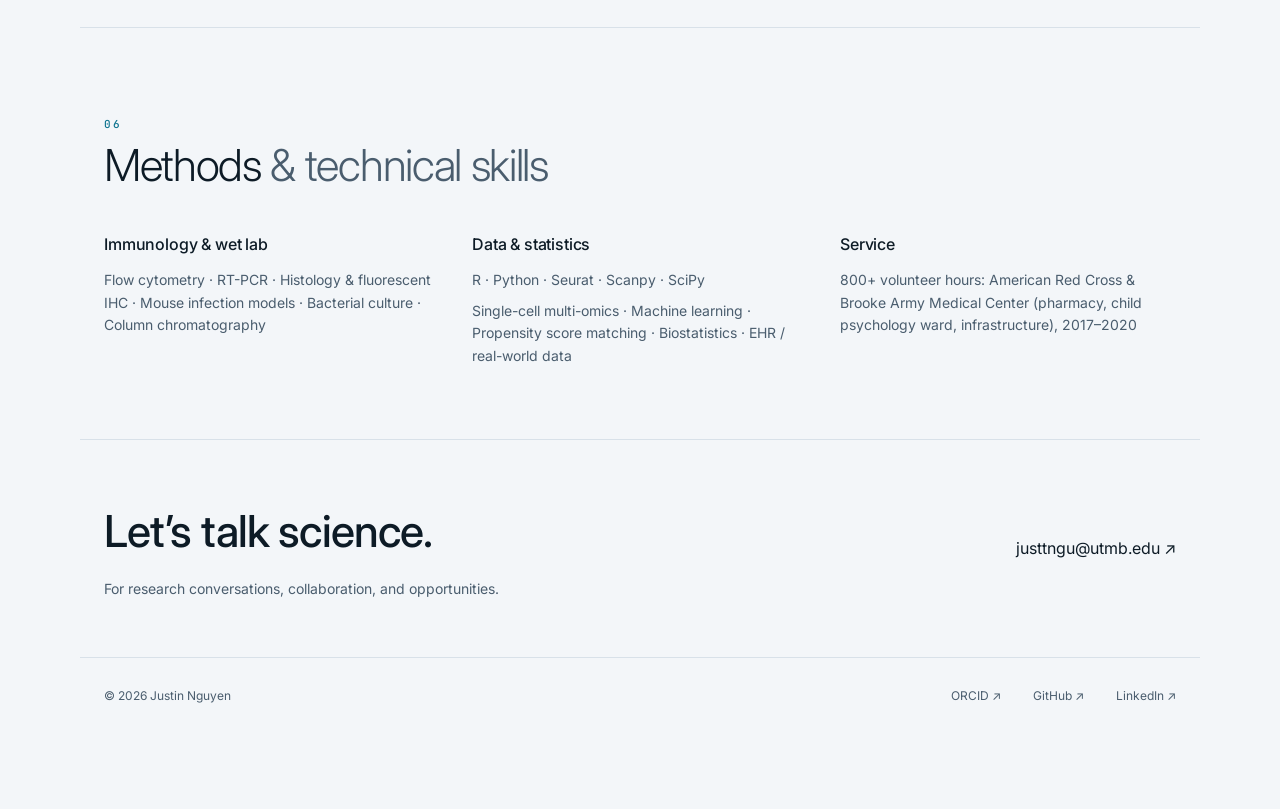
==== commit 3f8ffb8e: "On narrow screens, show the name and intro before the jellyfish Co-Authored-By: Claude Opus 5.5 <nor" ====
--- a/index.html
+++ b/index.html
@@ -35,7 +35,7 @@
   <!-- fonts load without blocking the first paint; text shows in a system font until they arrive -->
   <link rel="preload" as="style" href="https://fonts.googleapis.com/css2?family=Inter:wght@300;400;500;600&family=JetBrains+Mono:wght@400;500;600&display=swap" onload="this.onload=null;this.rel='stylesheet'">
   <noscript><link rel="stylesheet" href="https://fonts.googleapis.com/css2?family=Inter:wght@300;400;500;600&family=JetBrains+Mono:wght@400;500;600&display=swap"></noscript>
-  <link rel="stylesheet" href="assets/css/style.css?v=40">
+  <link rel="stylesheet" href="assets/css/style.css?v=41">
 </head>
 <body>
   <a class="skip-link" href="#top">Skip to content</a>
--- a/assets/css/style.css
+++ b/assets/css/style.css
@@ -462,7 +462,7 @@
 @media (max-width: 900px) {
   .nav { gap: 20px; }
   .hero { grid-template-columns: 1fr; padding-top: 40px; }
-  .hero-art { order: -1; }
+  .hero-art { margin-top: 8px; }   /* name and intro first, then the jellyfish */
   .ascii { font-size: clamp(5px, 1.55vw, 9px); }
   .cards, .skills { grid-template-columns: 1fr; }
 }
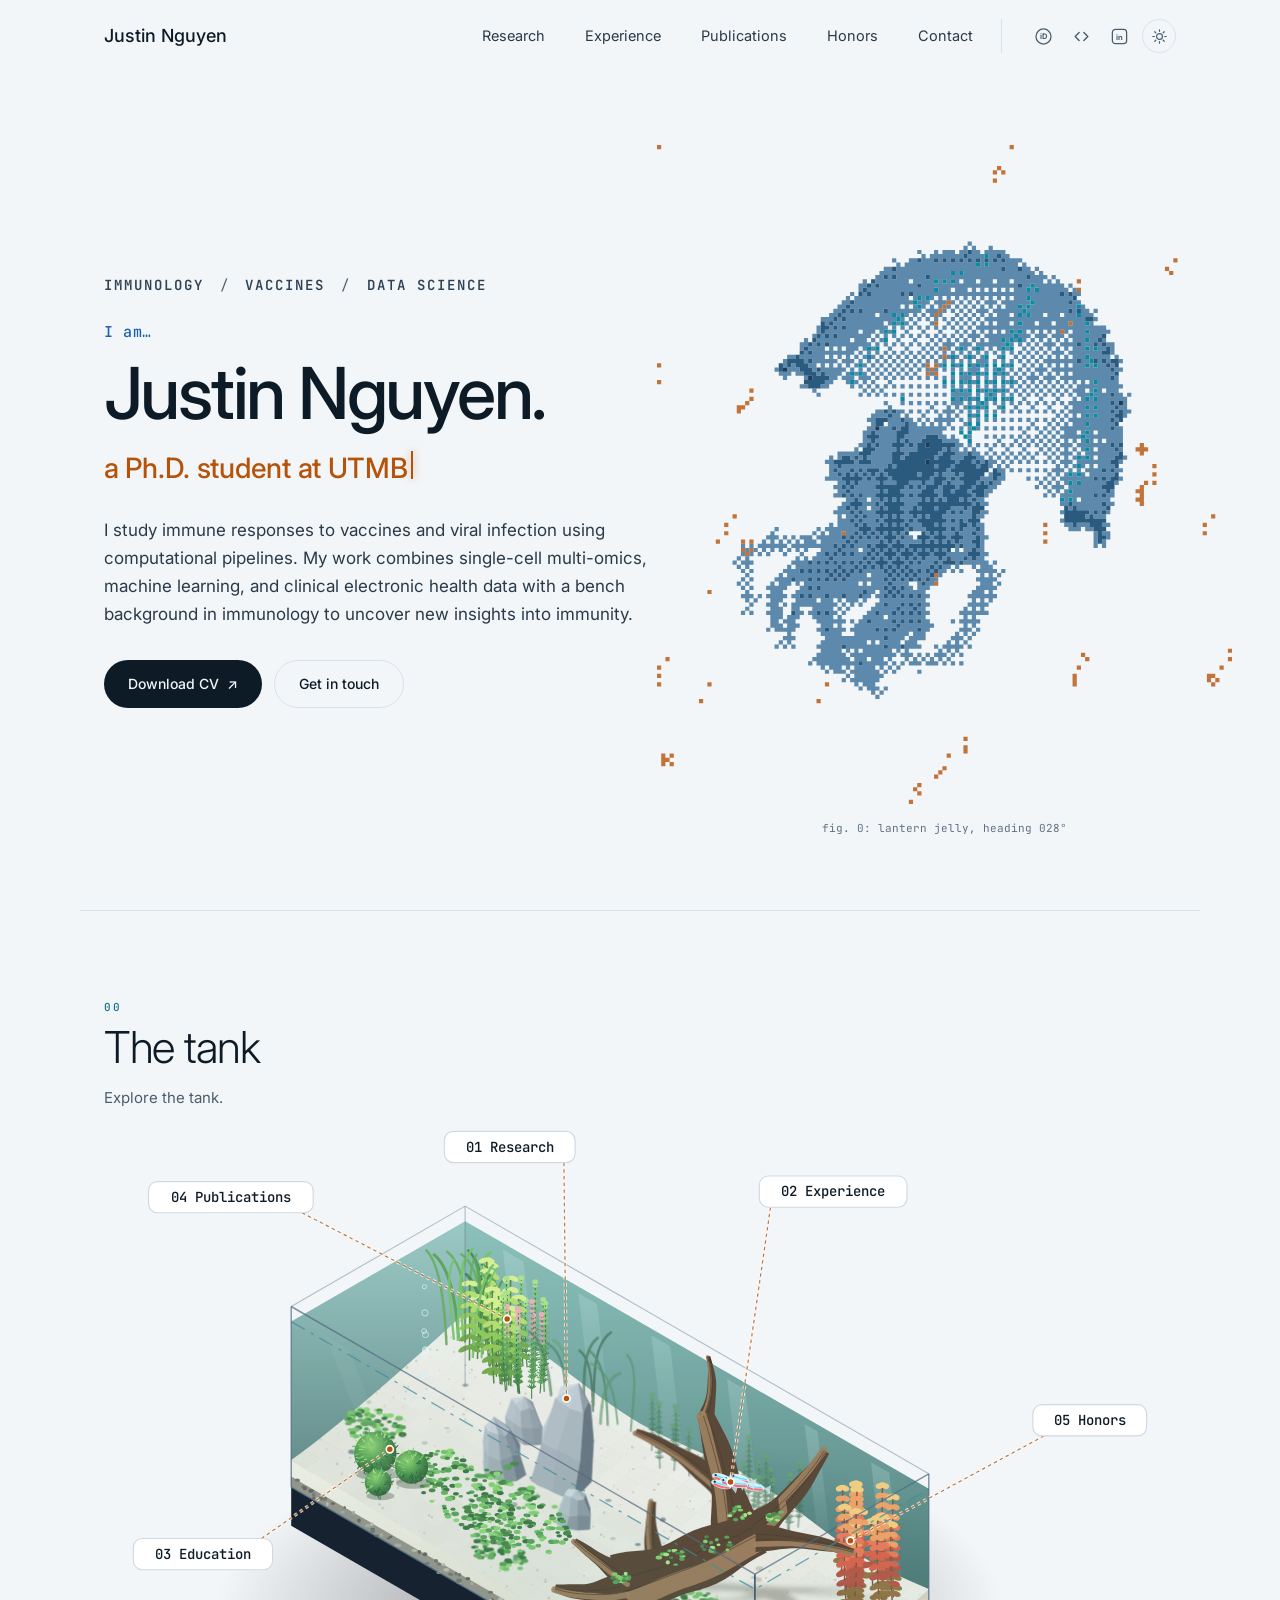
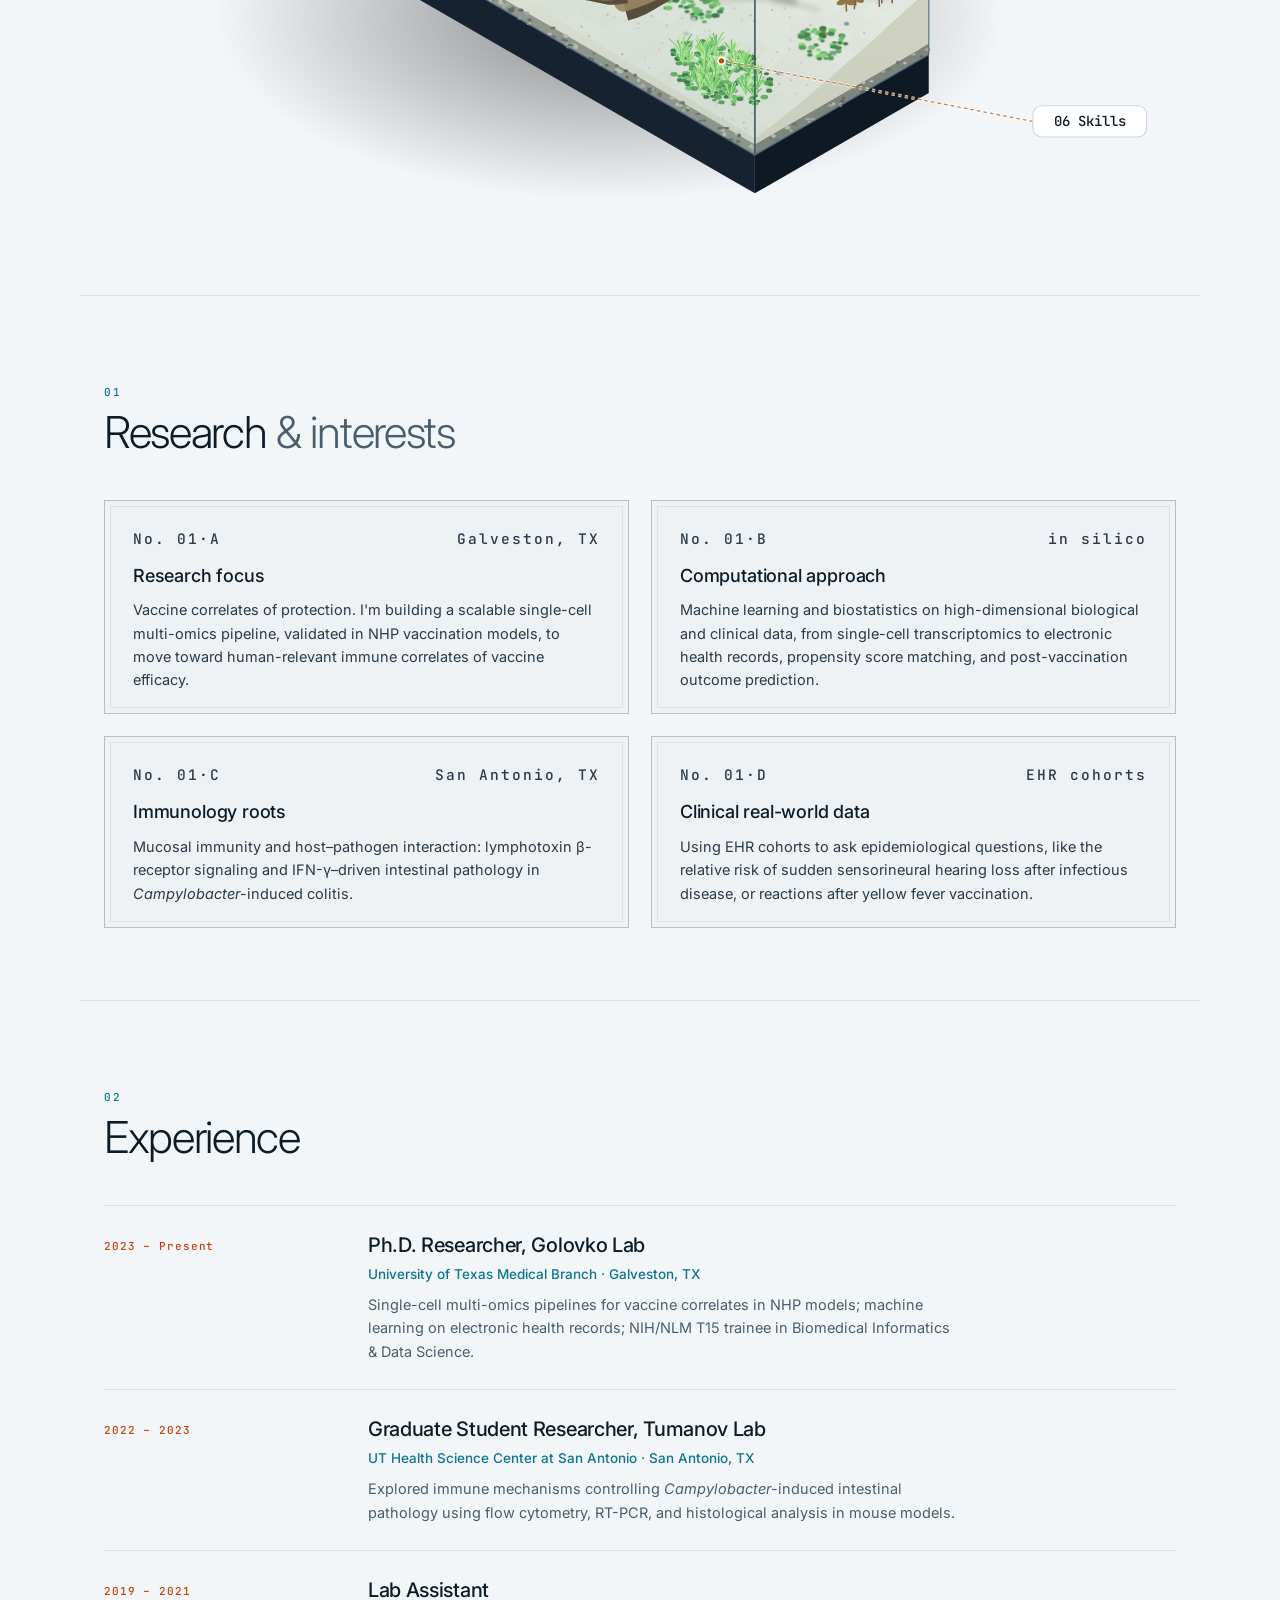
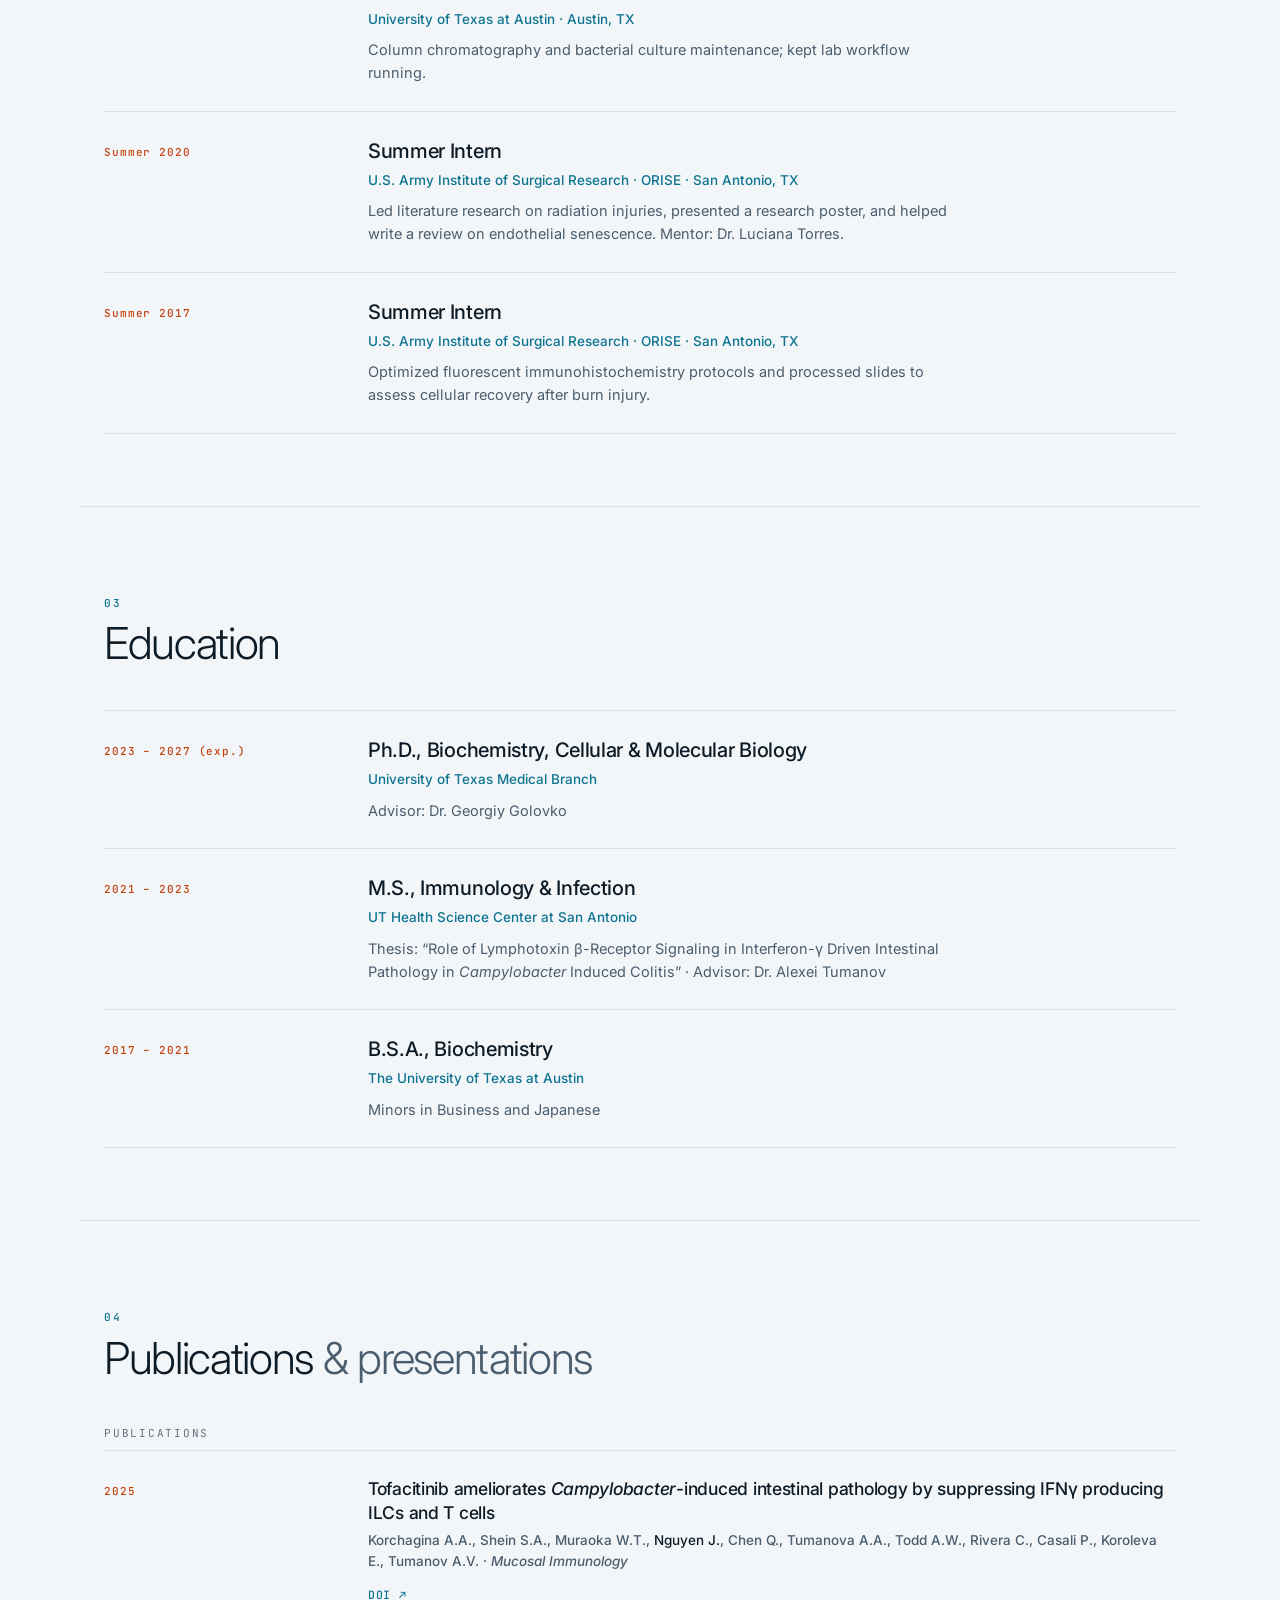
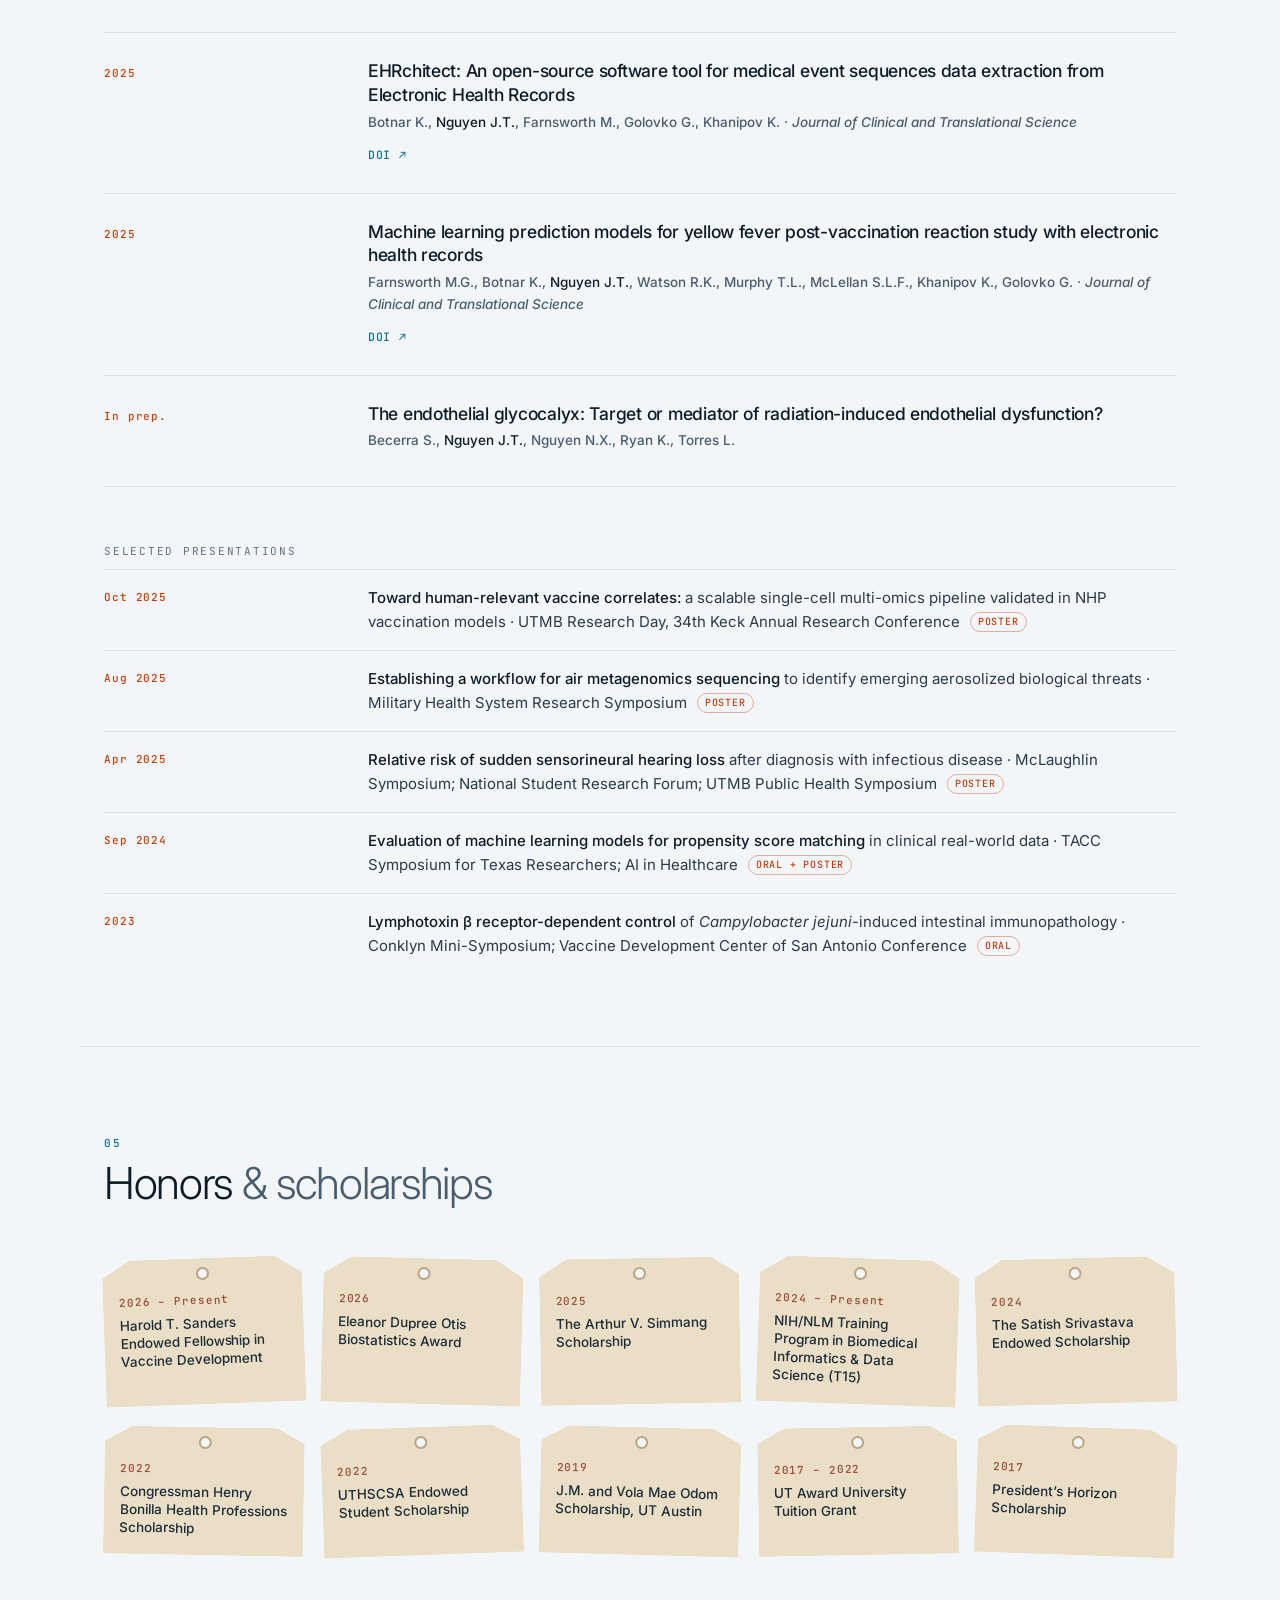
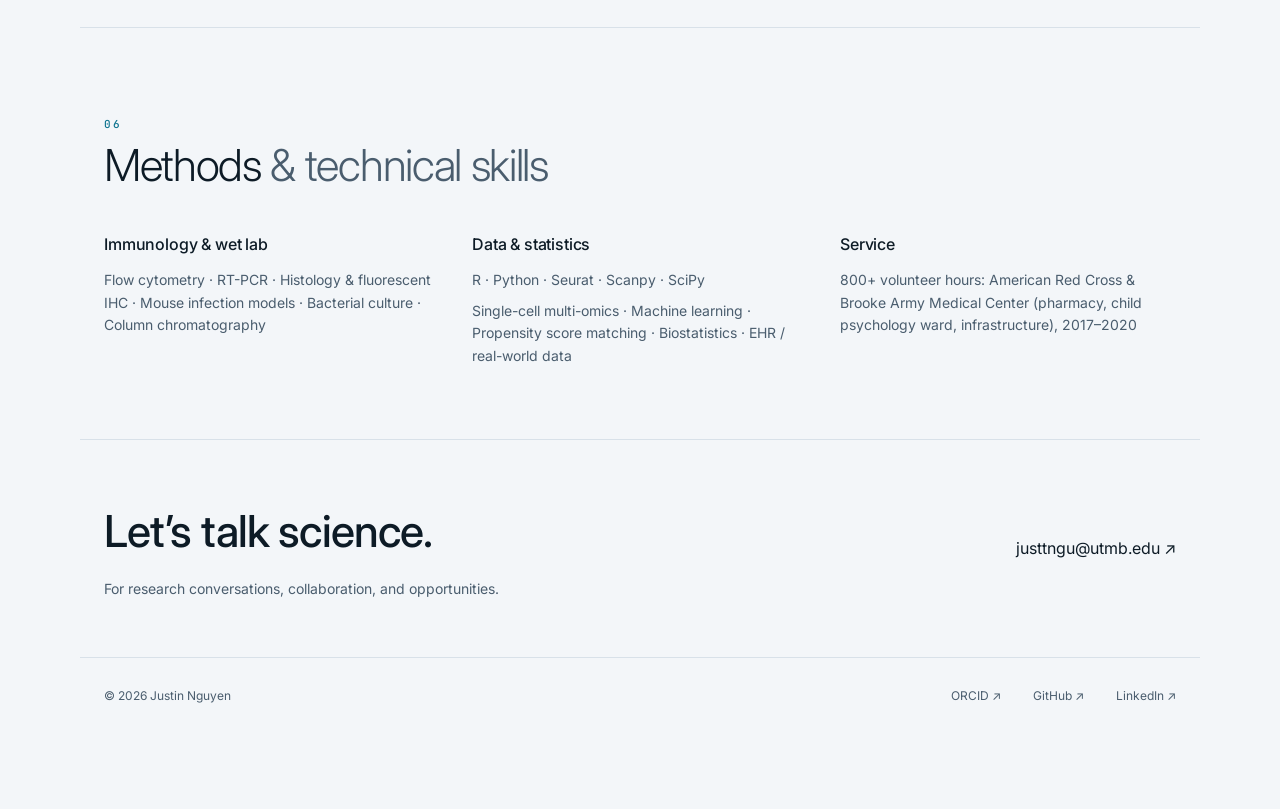
==== commit 627f35b6: "Tank labels on phones, visible glass in light mode, heat-map disco - Phones: the tank keeps its dots" ====
--- a/index.html
+++ b/index.html
@@ -35,7 +35,7 @@
   <!-- fonts load without blocking the first paint; text shows in a system font until they arrive -->
   <link rel="preload" as="style" href="https://fonts.googleapis.com/css2?family=Inter:wght@300;400;500;600&family=JetBrains+Mono:wght@400;500;600&display=swap" onload="this.onload=null;this.rel='stylesheet'">
   <noscript><link rel="stylesheet" href="https://fonts.googleapis.com/css2?family=Inter:wght@300;400;500;600&family=JetBrains+Mono:wght@400;500;600&display=swap"></noscript>
-  <link rel="stylesheet" href="assets/css/style.css?v=41">
+  <link rel="stylesheet" href="assets/css/style.css?v=42">
 </head>
 <body>
   <a class="skip-link" href="#top">Skip to content</a>
@@ -111,14 +111,6 @@
       </figure>
 
       <!-- legend doubles as navigation (and is the main menu on small screens) -->
-      <ol class="tank-legend">
-        <li><a href="#research" data-key="research"><span class="k">01</span>Research <em>the stones</em></a></li>
-        <li><a href="#experience" data-key="experience"><span class="k">02</span>Experience <em>the driftwood</em></a></li>
-        <li><a href="#education" data-key="education"><span class="k">03</span>Education <em>the moss balls</em></a></li>
-        <li><a href="#publications" data-key="publications"><span class="k">04</span>Publications <em>the stem plants</em></a></li>
-        <li><a href="#honors" data-key="honors"><span class="k">05</span>Honors <em>the red plants</em></a></li>
-        <li><a href="#skills" data-key="skills"><span class="k">06</span>Skills <em>the hairgrass</em></a></li>
-      </ol>
     </section>
 
     <!-- ───────────────────────── 01 RESEARCH ───────────────────────── -->
@@ -349,10 +341,10 @@
     <svg viewBox="0 0 24 24" aria-hidden="true"><path d="M12 18V6M6.5 11.5 12 6l5.5 5.5" fill="none" stroke="currentColor" stroke-width="1.8" stroke-linecap="round" stroke-linejoin="round"/></svg>
   </button>
 
-  <script src="assets/js/jelly-styles.js?v=2"></script>
+  <script src="assets/js/jelly-styles.js?v=4"></script>
   <script src="assets/js/jellyfish.js?v=33"></script>
   <script src="assets/js/typewriter.js?v=31"></script>
-  <script src="assets/js/aquarium.js?v=9"></script>
+  <script src="assets/js/aquarium.js?v=11"></script>
   <script src="assets/js/totop.js?v=2"></script>
   <script src="assets/js/theme.js?v=1"></script>
   <script>document.getElementById('year').textContent = new Date().getFullYear();</script>
--- a/assets/css/style.css
+++ b/assets/css/style.css
@@ -347,18 +347,6 @@
 #tank svg { display: block; width: 100%; height: auto; overflow: visible; }
 #tank:empty { aspect-ratio: 1040 / 748; }   /* hold the tank's space until it is built */
 
-/* legend: only shown on small screens, where the callouts are hidden */
-.tank-legend { display: none; list-style: none; margin: 20px 0 0; padding: 0; }
-.tank-legend a {
-  display: grid; grid-template-columns: 32px 1fr; align-items: baseline;
-  padding: 7px 12px; margin: 0 -12px; border-radius: 8px;
-  font-size: 15px; color: var(--text);
-  transition: background .15s ease, color .15s ease;
-}
-.tank-legend .k { font-family: var(--mono); font-size: 11px; color: var(--faint); }
-.tank-legend em { grid-column: 2; font-style: normal; color: var(--muted); font-size: 12.5px; line-height: 1.3; }
-.tank-legend a.is-hot, .tank-legend a:hover { background: var(--bg-raised); color: var(--accent); }
-.tank-legend a.is-hot .k { color: var(--accent); }
 
 .aq-noev { pointer-events: none; }
 .aq-hot { cursor: pointer; }
@@ -366,7 +354,8 @@
 .aq-hot.is-hot .aq-feat { filter: brightness(1.18) drop-shadow(0 0 6px rgba(var(--accent-rgb), 0.7)); }
 .aq-hot:focus, .aq-call:focus { outline: none; }
 
-/* callouts outside the tank */
+/* callouts outside the tank: side labels on wide screens, rows above and below on phones */
+#tank.aq-narrow .aq-calls-wide, #tank:not(.aq-narrow) .aq-calls-narrow { display: none; }
 .aq-call { cursor: pointer; }
 .aq-call .halo { stroke: var(--call-halo); stroke-width: 3; stroke-dasharray: 3 3; }
 .aq-call .lead { stroke: rgba(var(--accent-rgb), 0.8); stroke-width: 1.1; stroke-dasharray: 3 3; transition: stroke .15s ease; }
@@ -440,6 +429,12 @@
 html:not(.js) .tank-section { display: none; }
 .js .ascii-stack:has(> #jelly-body:empty) { border-radius: 48% 48% 26% 26% / 34% 34% 22% 22%; }   /* a soft dome, hinting at the jellyfish */
 
+/* light mode: the glass is drawn in white for the dark page; give it a slate edge here so the tank's outline shows */
+:root[data-theme="light"] .aq-glass { stroke: #4f6a80; stroke-opacity: .7; }
+:root[data-theme="light"] .aq-glass-dim { stroke-opacity: .4; }
+:root[data-theme="light"] .aq-glass-front { stroke: #3c5568; stroke-opacity: .9; }
+:root[data-theme="light"] .aq-surface { stroke: #3f8f9c; stroke-opacity: .75; }
+
 /* ── keyboard & touch ── */
 /* skip link: hidden until focused with Tab, then jumps past the header to the content */
 .skip-link {
@@ -473,8 +468,6 @@
   .to-top { right: 16px; bottom: 16px; width: 46px; height: 46px; }
   .timeline > li, .talks li { grid-template-columns: 1fr; gap: 6px; }
   .spec-tags { grid-template-columns: 1fr 1fr; gap: 16px 12px; }
-  .aq-call { display: none; }         /* callouts are too small on phones; the legend below is the menu */
-  .tank-legend { display: block; }
   .section-head { gap: 20px; }
   .social { gap: 18px; }
 }
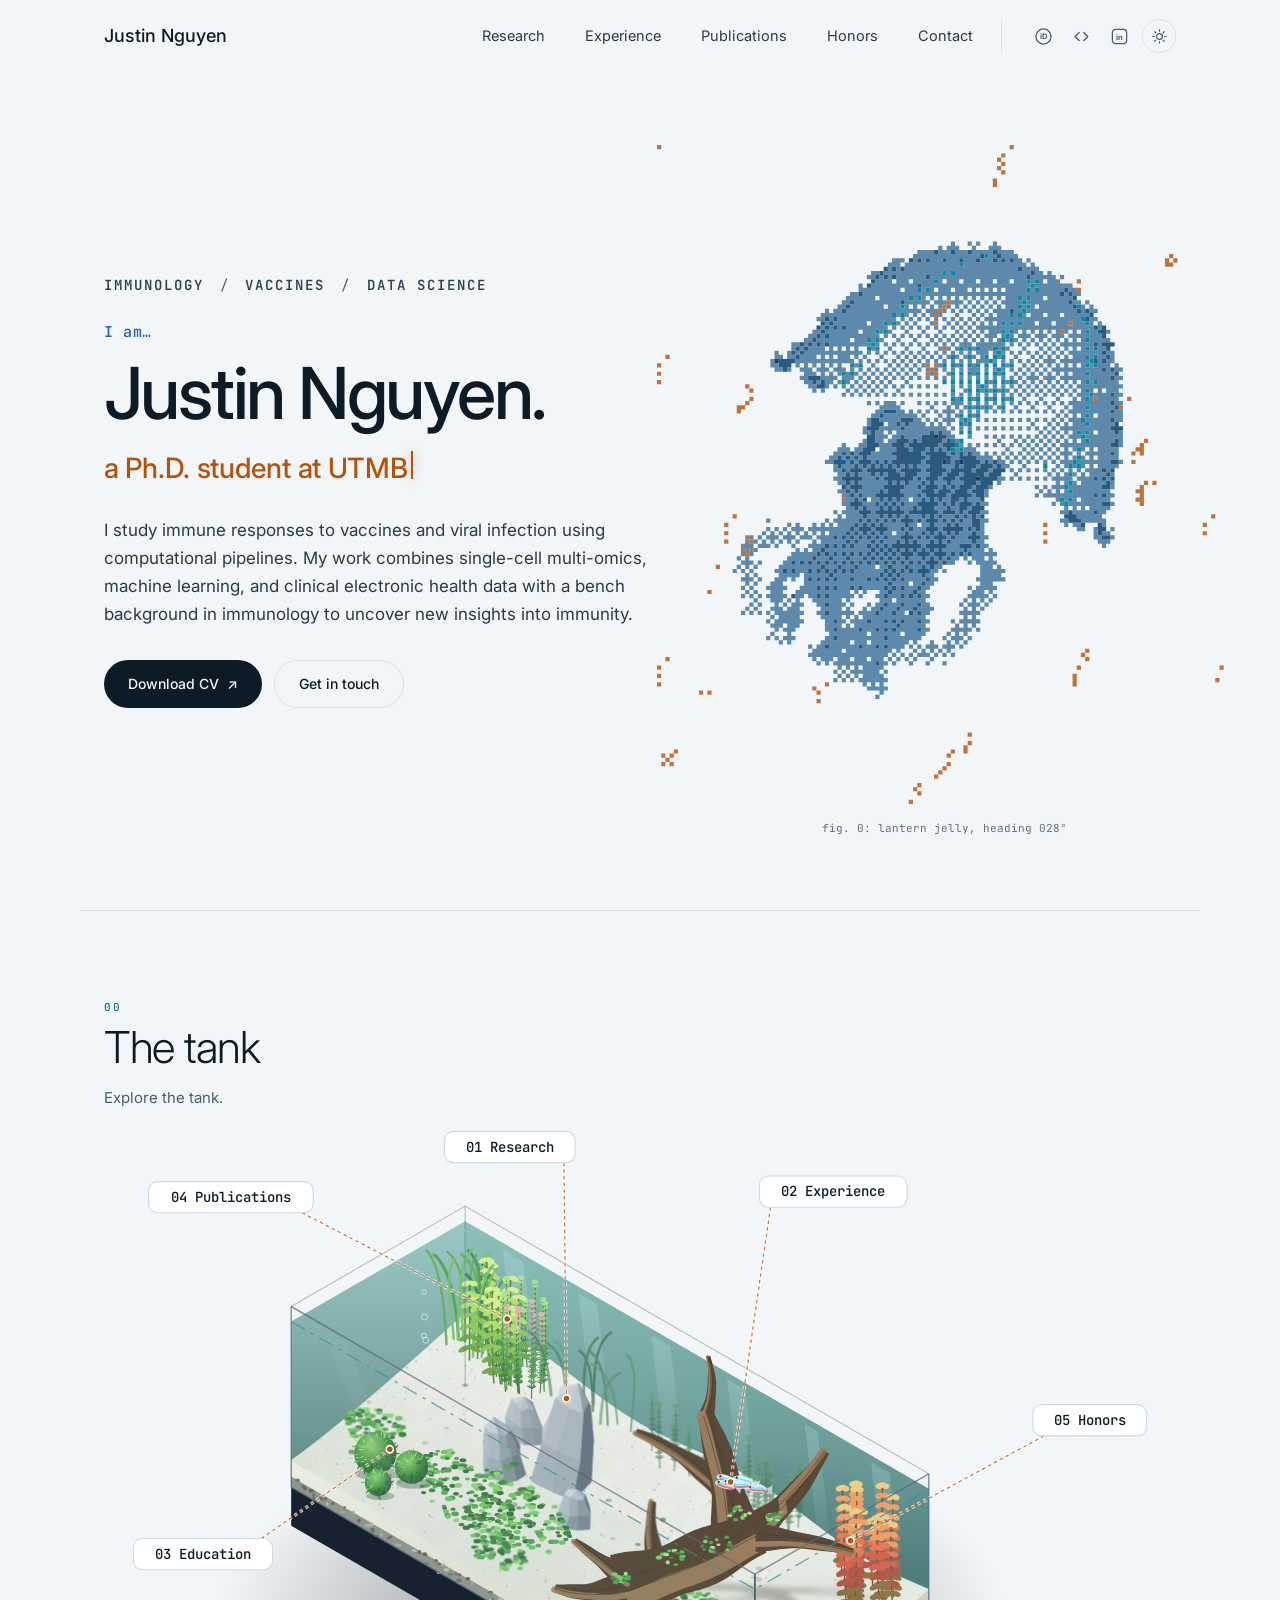
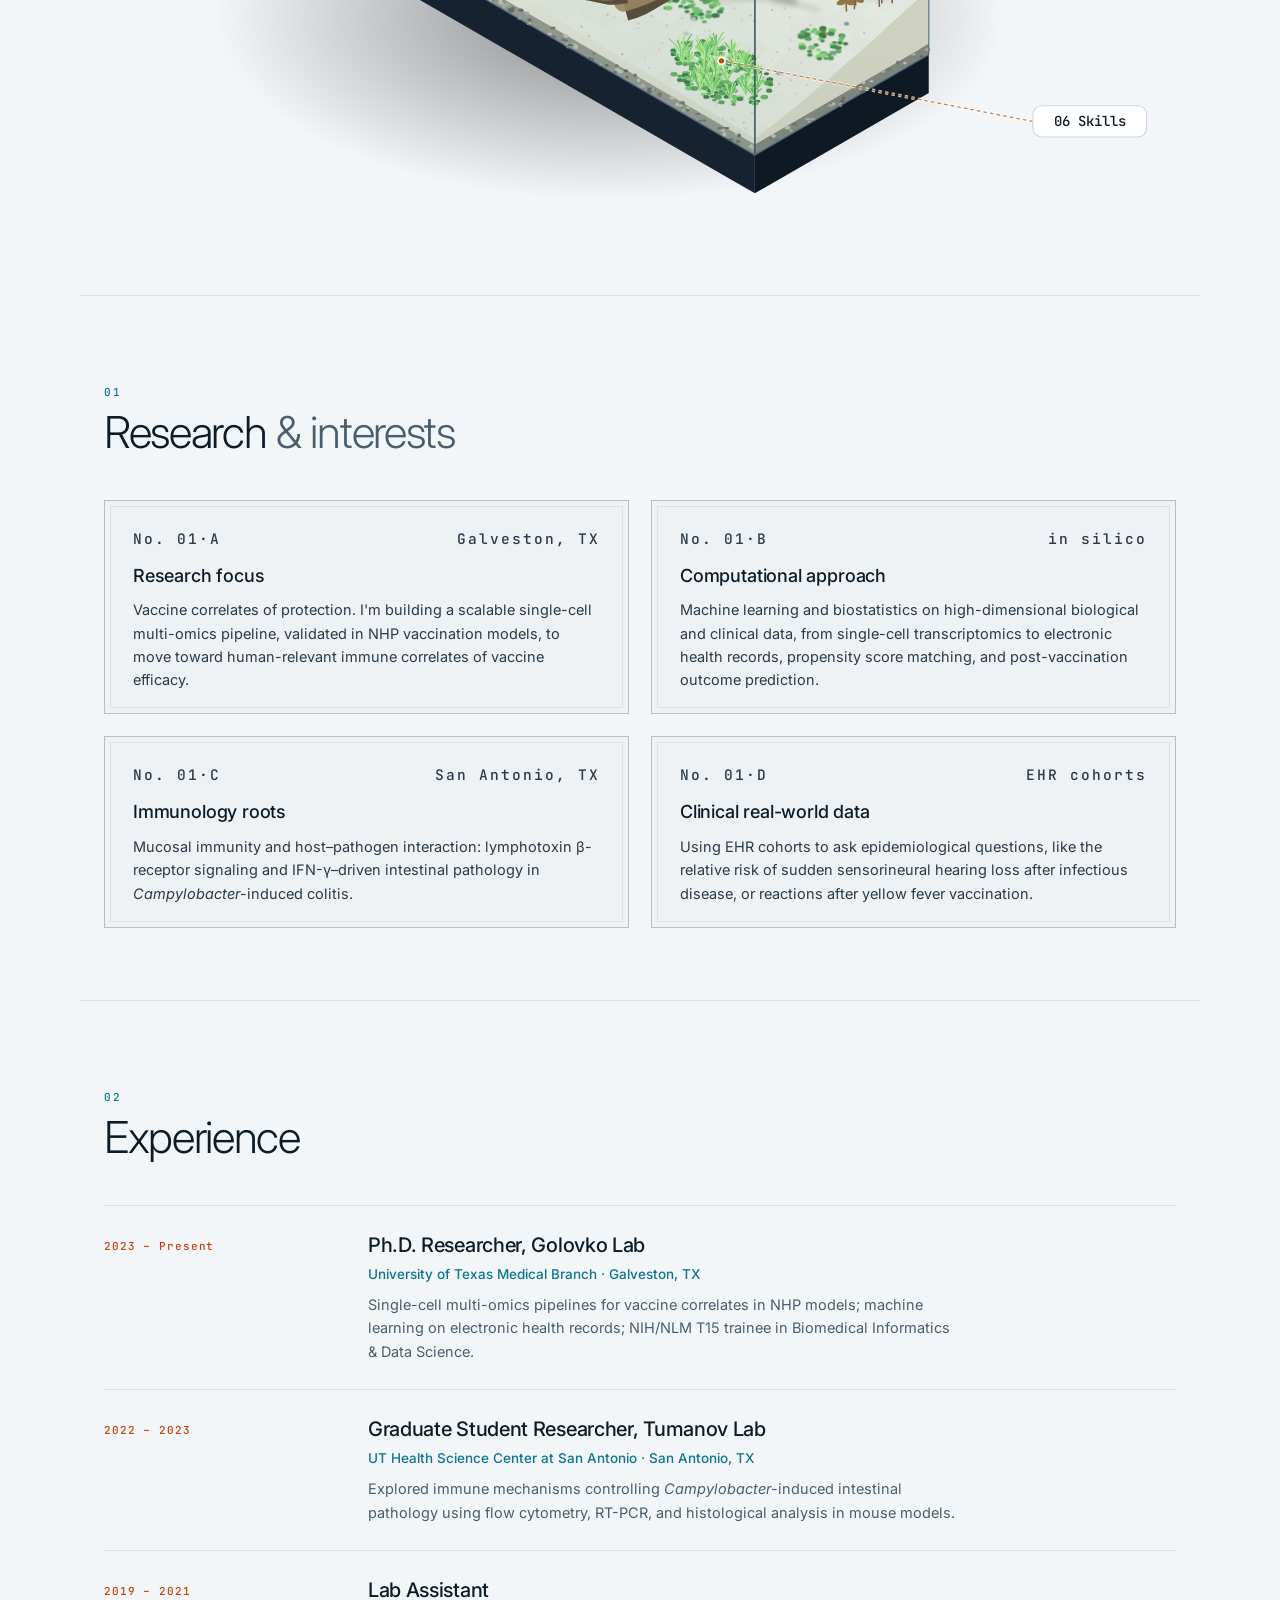
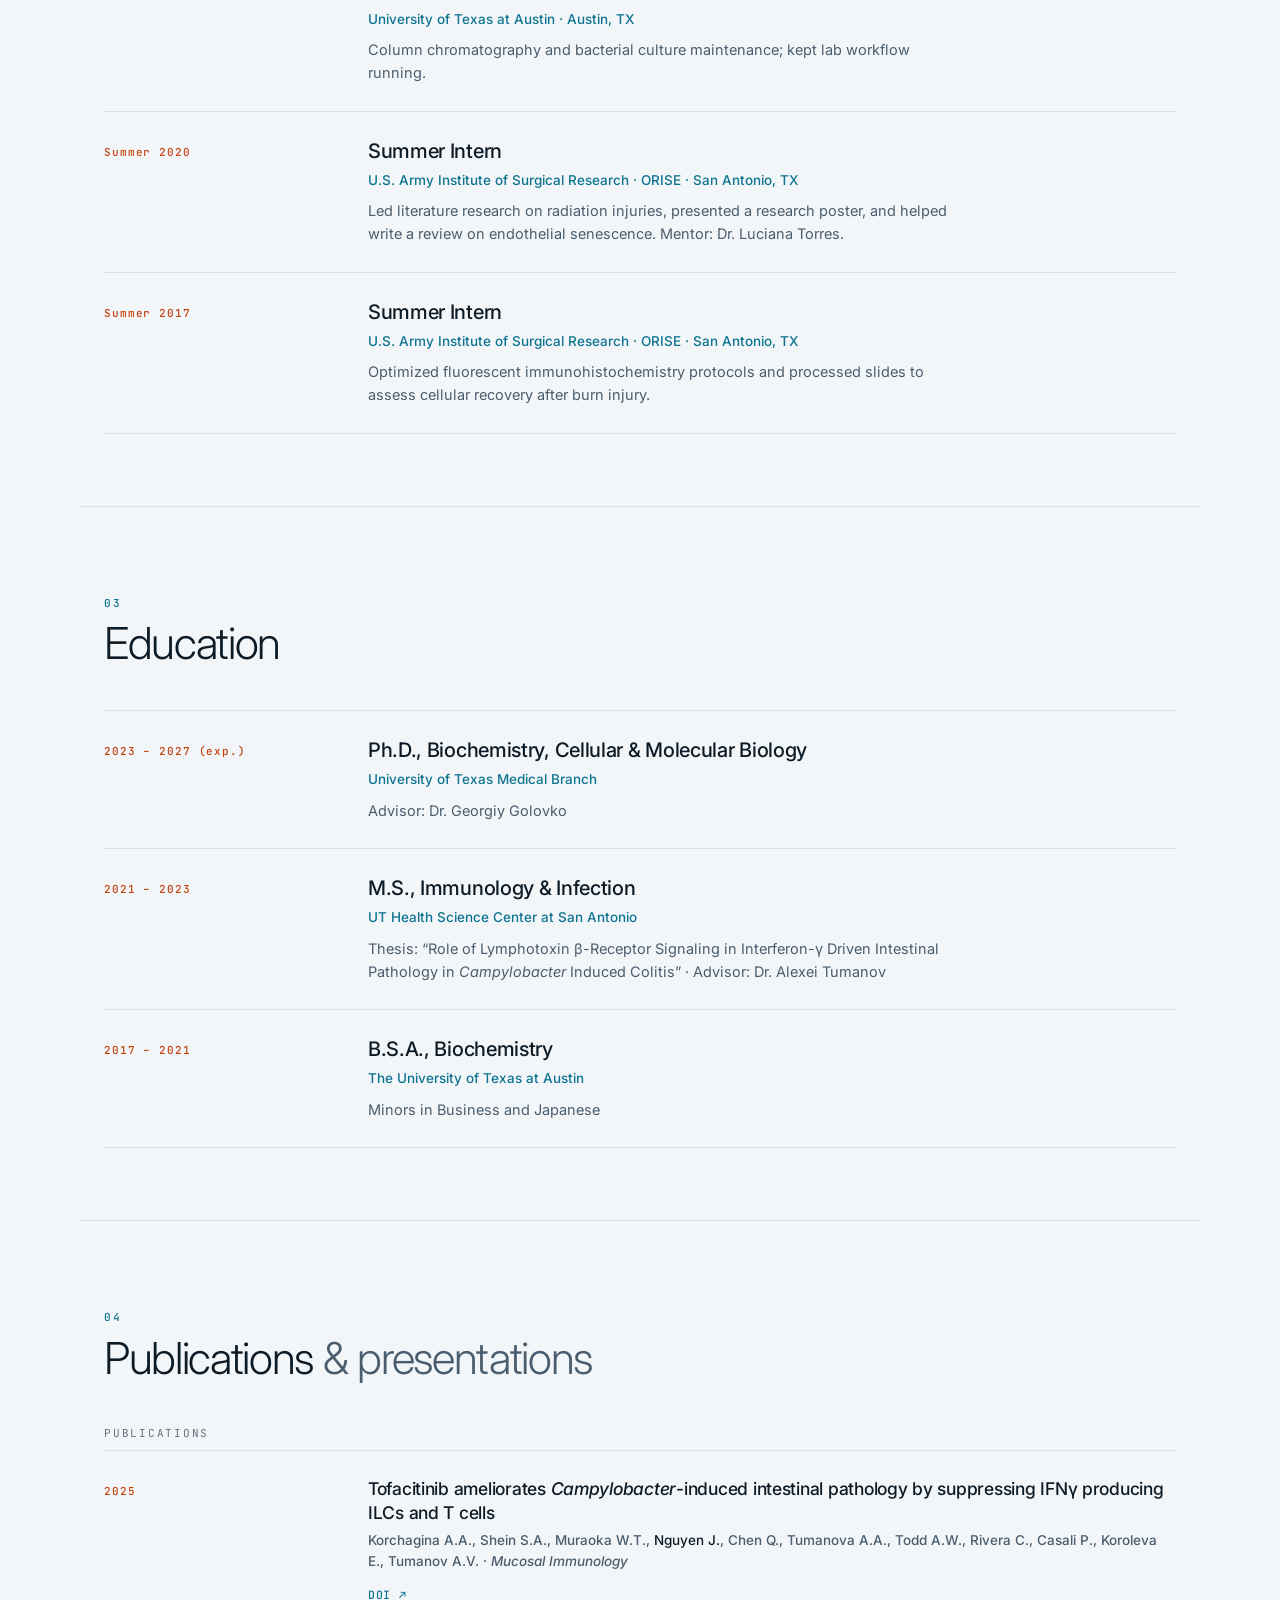
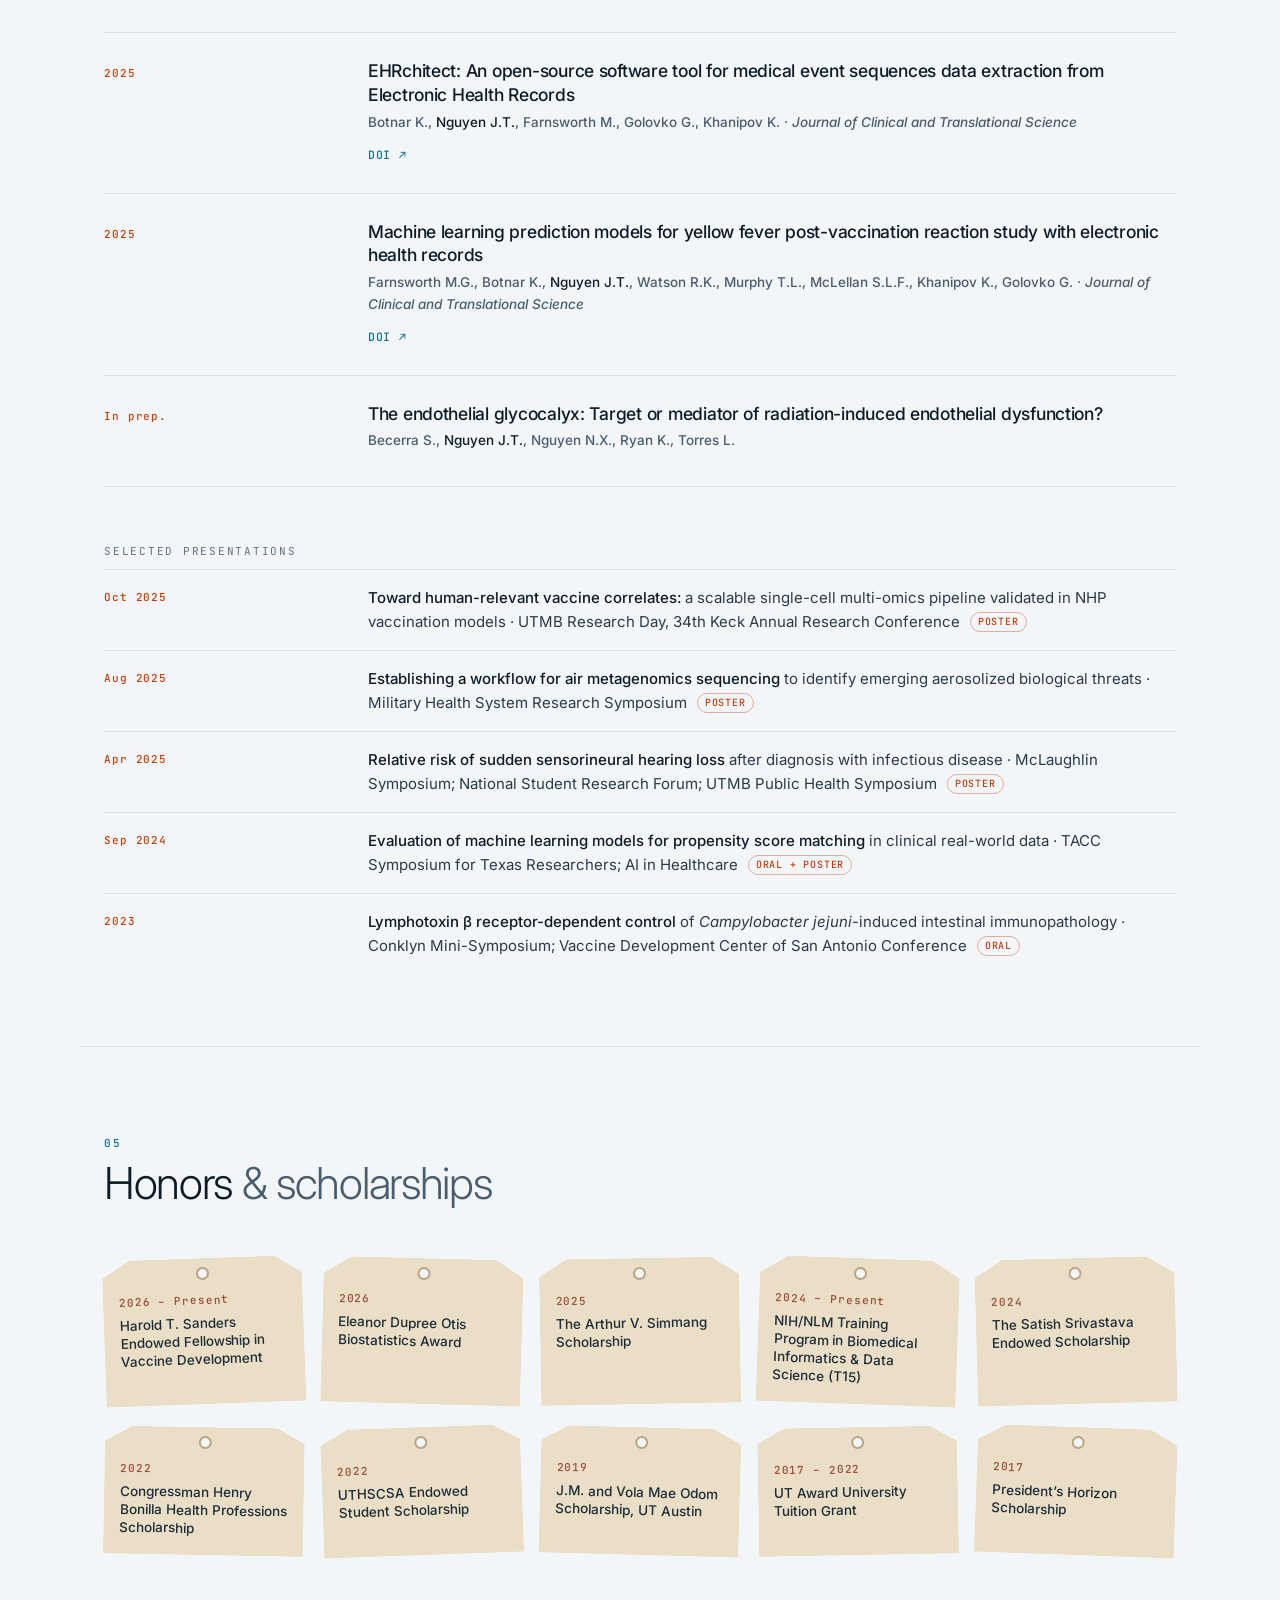
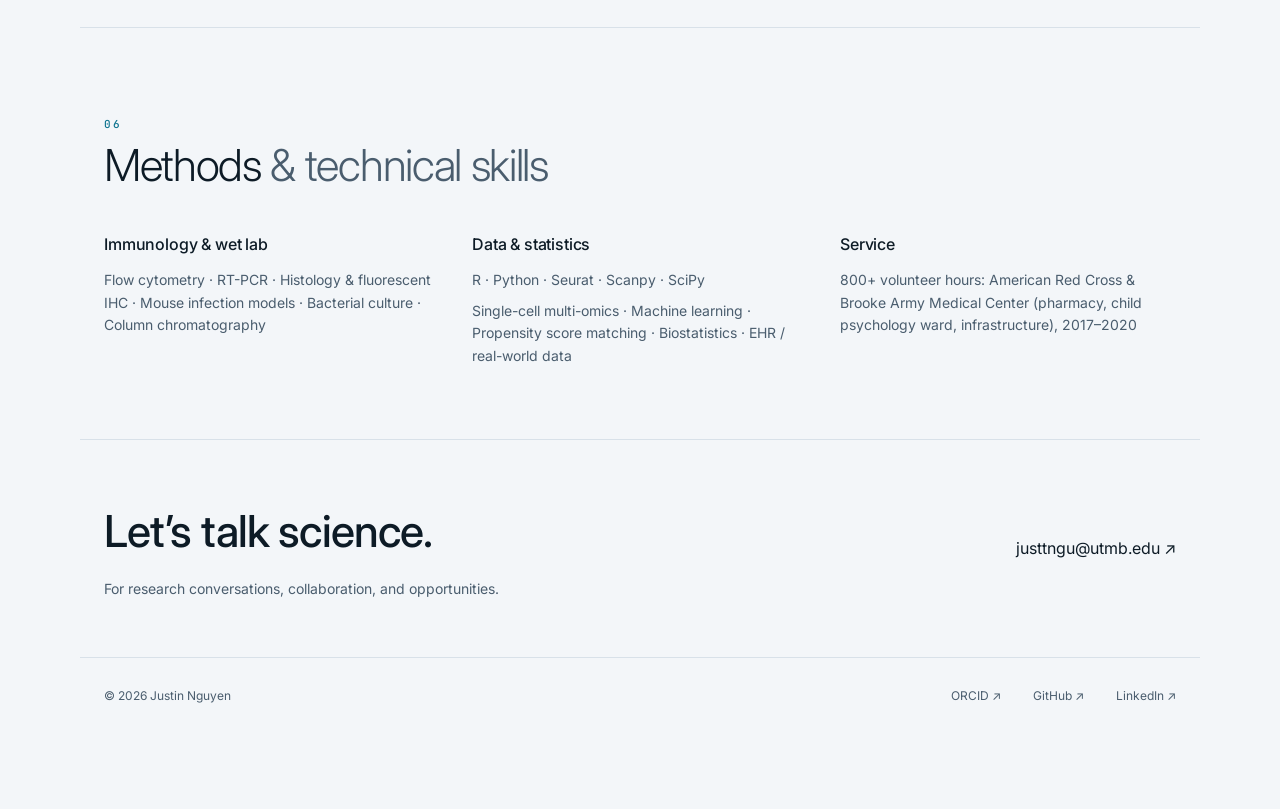
==== commit aef305e9: "Jellyfish styles crossfade instead of scrambling, with no position jump Switching styles is now a ~1" ====
--- a/index.html
+++ b/index.html
@@ -35,7 +35,7 @@
   <!-- fonts load without blocking the first paint; text shows in a system font until they arrive -->
   <link rel="preload" as="style" href="https://fonts.googleapis.com/css2?family=Inter:wght@300;400;500;600&family=JetBrains+Mono:wght@400;500;600&display=swap" onload="this.onload=null;this.rel='stylesheet'">
   <noscript><link rel="stylesheet" href="https://fonts.googleapis.com/css2?family=Inter:wght@300;400;500;600&family=JetBrains+Mono:wght@400;500;600&display=swap"></noscript>
-  <link rel="stylesheet" href="assets/css/style.css?v=42">
+  <link rel="stylesheet" href="assets/css/style.css?v=43">
 </head>
 <body>
   <a class="skip-link" href="#top">Skip to content</a>
@@ -341,7 +341,7 @@
     <svg viewBox="0 0 24 24" aria-hidden="true"><path d="M12 18V6M6.5 11.5 12 6l5.5 5.5" fill="none" stroke="currentColor" stroke-width="1.8" stroke-linecap="round" stroke-linejoin="round"/></svg>
   </button>
 
-  <script src="assets/js/jelly-styles.js?v=4"></script>
+  <script src="assets/js/jelly-styles.js?v=5"></script>
   <script src="assets/js/jellyfish.js?v=33"></script>
   <script src="assets/js/typewriter.js?v=31"></script>
   <script src="assets/js/aquarium.js?v=11"></script>
--- a/assets/css/style.css
+++ b/assets/css/style.css
@@ -217,8 +217,8 @@
 /* canvas styles (mosaic, dither, disco) draw over the same box; the text layers keep the size */
 .jelly-canvas { grid-area: 1 / 1; pointer-events: none; display: none; }
 .ascii-stack[data-style]:not([data-style="chars"]) .jelly-canvas,
-.ascii-stack[data-scramble] .jelly-canvas { display: block; }
-.ascii-stack[data-style]:not([data-style="chars"]) > pre { visibility: hidden; }
+.ascii-stack[data-fading] .jelly-canvas { display: block; }
+.ascii-stack[data-style]:not([data-style="chars"]):not([data-fading]) > pre { visibility: hidden; }
 .ascii {
   margin: 0;
   font-family: var(--mono);
